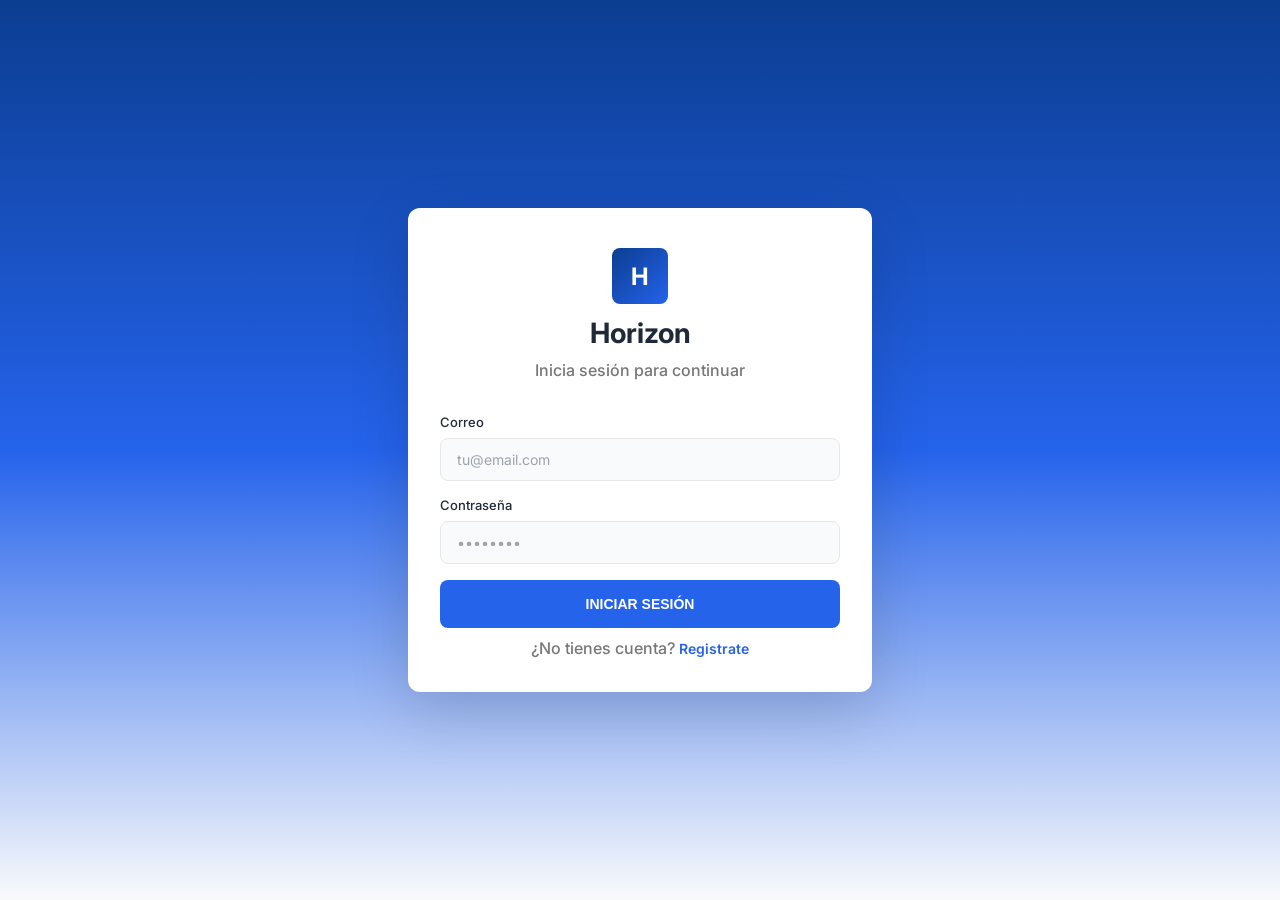
==== frontend/index.html @ c5a79df9 "0.4.0 - Funcionalidad de reflexiones" ====
<!DOCTYPE html>
<html lang="es">
<head>
    <meta charset="UTF-8">
    <meta name="viewport" content="width=device-width, initial-scale=1.0">
    <title>Dashboard | Horizon</title>
    <!-- Estilos -->
    <link rel="stylesheet" href="css/styles.css">
</head>
<body>
    <script src="js/layout.js"></script>
    <script src="js/logout.js"></script>
    <script src="js/index.js"></script>
    <div id="dashboard-contenido">
        <section class="bienvenida-section">
            <h1 id="mensaje-bienvenida"><!--Se introduce el texto dinamicamente--></h1>
            <p class="subtitle">
                Tu horizonte financiero. ¿Por dónde quieres empezar?
            </p>
        </section>

        <section class="opts-section" aria-label="Opciones principales">
            <a class="card" href="analysis.html">
                <div class="card-icon">
                    <svg viewBox="0 0 24 24" fill="currentColor">
                        <path d="M19 3H5c-1.1 0-2 .9-2 2v14c0 1.1.9 2 2 2h14c1.1 0 2-.9 2-2V5c0-1.1-.9-2-2-2zM9 17H7v-7h2v7zm4 0h-2V7h2v10zm4 0h-2v-4h2v4z"/>
                    </svg>
                </div>
                <h3 class="opt-title">Análisis Inteligente</h3>
                <p class="opt-info">Profundiza en los datos del mercado con información impulsada por IA. Descubre tendencias.</p>
                <span class="card-link">Iniciar Nuevo Análisis →</span>
            </a>

            <a class="card" href="portfolio.html">
                <div class="card-icon">
                    <svg viewBox="0 0 24 24" fill="currentColor">
                        <path d="M12 2C6.48 2 2 6.48 2 12s4.48 10 10 10 10-4.48 10-10S17.52 2 12 2zm-2 15l-5-5 1.41-1.41L10 14.17l7.59-7.59L19 8l-9 9z"/>
                    </svg>
                </div>
                <h3 class="opt-title">Mi Portfolio</h3>
                <p class="opt-info">Rastrea tus activos, monitorea la salud de tu asignación y visualiza tu crecimiento a largo plazo.</p>
                <span class="card-link">Ver Portfolio →</span>
            </a>

            <a class="card" href="academia.html">
                <div class="card-icon">
                    <svg viewBox="0 0 24 24" fill="currentColor">
                        <path d="M12 2l-5.5 9h11z M17.5 13c1.93 0 3.5 1.57 3.5 3.5S19.43 20 17.5 20 14 18.43 14 16.5s1.57-3.5 3.5-3.5z M3 13.5h8v8H3z"/>
                    </svg>
                </div>
                <h3 class="opt-title">AcademIA Horizon</h3>
                <p class="opt-info">Domina la educación financiera. Aprende estrategias para hábitos de inversión saludables.</p>
                <span class="card-link">Continuar Aprendiendo →</span>
            </a>

            <div class="card-large reflexion-card">
                <div class="reflexion-content">
                    <p id="reflexion" class="reflexion-label">
                        REFLEXIÓN DEL DÍA
                    </p>
                    <blockquote id="reflexion-quote" class="reflexion-quote">
                        &ldquo;La cualidad más importante para un inversor es el temperamento, no el intelecto.&rdquo;
                    </blockquote>
                    <p id="reflexion-author" class="reflexion-author">— Warren Buffett</p>
                    <a id="reflexion-btn" href="reflexion.html" class="reflexion-button">Leer artículo de hoy</a>
                </div>
            </div>

            <a class="card" href="index.html">
                <h3 class="opt-title">Soporte</h3>
                <p class="opt-info">Contacta al equipo de ayuda.</p>
            </a>

            
        </section>
    </div>
</body>
</html>
---- frontend/css/styles.css ----
@import url('https://fonts.googleapis.com/css2?family=Inter:ital,opsz,wght@0,14..32,100..900;1,14..32,100..900&display=swap');

/* ==================== VARIABLES Y ESTILOS BASE ==================== */
:root {
    /* Fuente */
    --font-sans: 'Inter', system-ui, sans-serif;
    
    /* Colores */
    --color-primary: #2563EB;
    --color-secondary: #0B3D91;
    --color-tertiary: #777777;
    --color-text-primary: #1f2937;
    --color-text-secondary: #6b7280;
    --color-border: #e5e7eb;
    --color-bg-light: #f9fafb;
    --color-bg-lighter: #f3f4f6;
    
    /* Sidebar */
    --sidebar-width: 250px;
    --sidebar-width-collapsed: 80px;
    
    /* Espaciado */
    --spacing-xs: 4px;
    --spacing-sm: 8px;
    --spacing-md: 12px;
    --spacing-lg: 16px;
    --spacing-xl: 24px;
    --spacing-2xl: 32px;
    
    /* Bordes redondeados */
    --radius-sm: 6px;
    --radius-md: 8px;
    --radius-lg: 10px;
    --radius-xl: 12px;
}

body {
    font-family: var(--font-sans);
    -webkit-font-smoothing: antialiased;
    background: var(--color-bg-light);
    margin: 0;
    padding: 0;
}

/* ==================== TIPOGRAFÍA ==================== */
h1 {
    font-weight: 700;
    font-size: 32px;
    color: var(--color-text-primary);
    margin: 0 0 var(--spacing-sm) 0;
}

h2 {
    font-weight: 700;
    font-size: 20px;
    color: var(--color-text-primary);
    margin: 0 0 var(--spacing-lg) 0;
}

h3 {
    font-weight: 700;
    font-size: 16px;
    color: var(--color-text-primary);
    margin: 0 0 var(--spacing-sm) 0;
}

p {
    font-weight: 500;
    color: var(--color-tertiary);
    margin: 0;
    line-height: 1.5;
}

.subtitle {
    font-size: 16px;
    margin-top: var(--spacing-sm);
}

.bienvenida-section {
    margin-bottom: var(--spacing-xl);
}

/* ==================== CARDS (ESTANDARIZADAS) ==================== */
.opts-section {
    display: grid;
    grid-template-columns: repeat(3, 1fr);
    gap: var(--spacing-xl);
    margin-top: var(--spacing-2xl);
}

.card, .metric-card, .result-card, .search-section.card {
    display: flex;
    flex-direction: column;
    padding: var(--spacing-xl);
    background: white;
    border-radius: var(--radius-xl);
    border: 1px solid rgba(0, 0, 0, 0.04);
    box-shadow: 0 6px 18px rgba(15, 23, 42, 0.06);
    transition: all 0.3s ease;
    text-decoration: none;
    color: inherit;
    gap: var(--spacing-lg);
}

.card {
    min-height: 160px;
    justify-content: space-between;
}

.card:hover, .metric-card:hover, .result-card:hover, .search-section.card:hover {
    transform: translateY(-4px);
    box-shadow: 0 8px 24px rgba(0, 0, 0, 0.12);
}

.card:hover .card-icon svg {
    color: var(--color-primary);
}

.card-icon {
    width: 40px;
    height: 40px;
    background: linear-gradient(135deg, rgba(37, 99, 235, 0.1) 0%, rgba(11, 61, 145, 0.1) 100%);
    border-radius: var(--radius-lg);
    display: flex;
    align-items: center;
    justify-content: center;
    transition: all 0.3s ease;
}

.card-icon svg {
    width: 24px;
    height: 24px;
    color: #d1d5db;
    transition: color 0.3s ease;
}

.card-title, .opt-title {
    margin: 0 0 var(--spacing-sm) 0;
    font-size: 18px;
    font-weight: 600;
}

.card-text, .opt-info {
    margin: 0;
    font-size: 14px;
    color: var(--color-tertiary);
    line-height: 1.5;
}

.card-link {
    font-size: 14px;
    color: var(--color-primary);
    font-weight: 600;
    transition: color 0.3s ease;
    margin-top: auto;
    text-decoration: none;
}

.card-link:hover {
    color: var(--color-secondary);
}

/* ==================== CARD ESPECIAL: REFLEXIÓN ==================== */
.reflexion-card, .card-large {
    grid-column: span 2;
    background: linear-gradient(35deg, var(--color-secondary) 0%, var(--color-primary) 100%);
    min-height: 300px;
    padding: 40px;
    border-radius: var(--radius-xl);
    transition: all 0.3s ease;
}

.reflexion-card:hover, .card-large:hover {
    transform: translateY(-4px);
    box-shadow: 0 8px 24px rgba(0, 0, 0, 0.12);
}

.reflexion-content {
    width: 100%;
}

.reflexion-label {
    display: inline-block;
    padding: var(--spacing-sm) var(--spacing-md);
    background: rgba(255, 255, 255, 0.25);
    color: white;
    font-weight: 700;
    font-size: 12px;
    letter-spacing: 1px;
    border-radius: var(--radius-sm);
    margin: 0 0 var(--spacing-xl) 0;
}

.reflexion-quote {
    color: white;
    font-size: 24px;
    font-weight: 700;
    line-height: 1.4;
    margin: 0 0 var(--spacing-md) 0;
}

.reflexion-author {
    color: white;
    font-size: 13px;
    font-style: italic;
    margin: 0 0 var(--spacing-lg) 0;
}

/* ==================== BOTONES (ESTANDARIZADOS) ==================== */
.btn, .btn-primary, .reflexion-button, .reflexion-button.primary {
    display: inline-flex;
    align-items: center;
    gap: var(--spacing-sm);
    padding: var(--spacing-sm) var(--spacing-lg);
    border-radius: var(--radius-md);
    font-weight: 600;
    font-size: 14px;
    cursor: pointer;
    border: none;
    transition: all 0.3s ease;
    text-decoration: none;
}

.btn-primary, .reflexion-button, .reflexion-button.primary {
    background: linear-gradient(var(--color-primary), var(--color-primary));
    color: white;
    box-shadow: 0 2px 5px rgba(37, 99, 235, 0.2);
}

.btn-primary:hover, .reflexion-button:hover, .reflexion-button.primary:hover {
    background: linear-gradient(0deg, var(--color-secondary), var(--color-primary));
    transform: translateY(-2px);
}
/* Button Icon */
.btn-icon {
    background: none;
    border: none;
    color: #9ca3af;
    padding: var(--spacing-xs);
    gap: 0;
}

.btn-icon:hover {
    background: var(--color-bg-lighter);
    color: #4b5563;
}

/* ==================== UTILIDADES ==================== */
.text-success { color: #10b981; }
.text-danger { color: #ef4444; }
.text-muted { color: var(--color-tertiary); }
.text-right { text-align: right; }
.text-left { text-align: left; }
.text-bold { font-weight: 700; }

.icon-trend-up { color: #10b981; }
.icon-shield { color: var(--color-primary); }

/* ==================== BADGES ==================== */
.badge {
    display: inline-flex;
    align-items: center;
    padding: var(--spacing-xs) var(--spacing-md);
    border-radius: 999px;
    font-size: 12px;
    font-weight: 600;
}

.badge-success, .badge-green { 
    background-color: #ecfdf5; 
    color: #047857; 
    border: 1px solid #d1fae5; 
}

.badge-blue, .badge-blue-soft { 
    background-color: #eff6ff; 
    color: var(--color-primary); 
    border: 1px solid #dbeafe; 
}

.badge-orange { 
    background-color: #fff7ed; 
    color: #c2410c; 
    border: 1px solid #ffedd5; 
}

.badge-purple, .badge-purple-soft { 
    background-color: #f3e8ff; 
    color: #7e22ce; 
}

.badge-gray, .badge-gray-soft { 
    background-color: #f3f4f6; 
    color: #4b5563; 
}

.badge-teal, .badge-teal-soft { 
    background-color: #ccfbf1; 
    color: #0f766e; 
}

.badge-success-light { 
    background-color: #dcfce7; 
    color: #15803d; 
}

/* ==================== PÁGINA PORTFOLIO ==================== */
.page-header {
    display: flex;
    justify-content: space-between;
    align-items: flex-end;
    margin-bottom: var(--spacing-2xl);
    flex-wrap: wrap;
    gap: var(--spacing-lg);
}

.header-titles h1 {
    margin-bottom: var(--spacing-sm);
}

.balance-info {
    display: flex;
    align-items: center;
    gap: var(--spacing-md);
    color: var(--color-tertiary);
    font-size: 15px;
}

.balance-amount {
    font-weight: 700;
    color: var(--color-text-primary);
    font-size: 18px;
}

/* ==================== MÉTRICAS ==================== */
.metrics-grid {
    display: grid;
    grid-template-columns: repeat(3, 1fr);
    gap: var(--spacing-xl);
    margin-bottom: var(--spacing-2xl);
}

.metric-card {
    min-height: auto;
    padding: var(--spacing-xl);
    border: 1px solid #f3f4f6;
    box-shadow: 0 4px 6px -1px rgba(0, 0, 0, 0.05);
}

.metric-header {
    display: flex;
    justify-content: space-between;
    align-items: flex-start;
    margin-bottom: var(--spacing-md);
}

.metric-title {
    font-size: 14px;
    color: var(--color-tertiary);
    font-weight: 500;
}

.metric-value {
    display: block;
    font-size: 28px;
    font-weight: 700;
    color: var(--color-text-primary);
    margin-bottom: var(--spacing-xs);
}

.metric-sub {
    font-size: 13px;
    font-weight: 600;
}

/* ==================== TABLAS ==================== */
.table-section {
    padding: 0;
    overflow: hidden;
}

.table-toolbar {
    padding: var(--spacing-xl);
    border-bottom: 1px solid #f3f4f6;
    display: flex;
    justify-content: space-between;
    align-items: center;
}

.table-toolbar h2 {
    margin: 0;
}

.table-responsive {
    overflow-x: auto;
}

.custom-table {
    width: 100%;
    border-collapse: collapse;
    min-width: 800px;
}

.custom-table th {
    background: var(--color-bg-light);
    padding: var(--spacing-md) var(--spacing-xl);
    font-size: 11px;
    text-transform: uppercase;
    color: #6b7280;
    font-weight: 600;
    letter-spacing: 0.05em;
    border-bottom: 1px solid #f3f4f6;
}

.custom-table td {
    padding: var(--spacing-lg) var(--spacing-xl);
    border-bottom: 1px solid #f3f4f6;
    vertical-align: middle;
}

.custom-table tr:last-child td {
    border-bottom: none;
}

.custom-table tr:hover {
    background-color: #fcfcfc;
}

/* Elementos de tabla */
.asset-item {
    display: flex;
    align-items: center;
    gap: var(--spacing-md);
}

.asset-icon {
    width: 40px;
    height: 40px;
    background: white;
    border: 1px solid var(--color-border);
    border-radius: var(--radius-lg);
    display: flex;
    align-items: center;
    justify-content: center;
    flex-shrink: 0;
}

.asset-info {
    display: flex;
    flex-direction: column;
}

.asset-symbol {
    font-weight: 700;
    color: var(--color-text-primary);
    font-size: 14px;
}

.asset-name {
    font-size: 12px;
    color: #9ca3af;
}

.price-cell {
    display: flex;
    flex-direction: column;
}

.price-val {
    font-weight: 600;
    color: var(--color-text-primary);
    font-size: 14px;
}

.price-change {
    font-size: 12px;
    font-weight: 500;
}
.sidebar{
    position: fixed;
    left: 0;
    top: 0;
    width: var(--sidebar-width);
    height: 100vh;
    background: #ffffff;
    border-right: 1px solid #e5e7eb;
    display: flex;
    flex-direction: column;
    z-index: 1000;
    transition: all 0.3s ease;
    box-shadow: 2px 0 8px rgba(15, 23, 42, 0.1);
}

.sidebar.collapsed {
    width: var(--sidebar-width-collapsed);
}

.sidebar-header {
    padding: 20px 16px;
    display: flex;
    align-items: center;
    justify-content: space-between;
    border-bottom: 1px solid #e5e7eb;
}

.logo {
    display: flex;
    align-items: center;
    gap: 12px;
    font-weight: 700;
    font-size: 18px;
    transition: all 0.3s ease;
}

.sidebar.collapsed .logo {
    gap: 0;
}

.logo-icon {
    width: 32px;
    height: 32px;
    background: linear-gradient(135deg, var(--color-primary) 0%, var(--color-secondary) 100%);
    color: white;
    display: flex;
    align-items: center;
    justify-content: center;
    border-radius: 8px;
    font-weight: 700;
    flex-shrink: 0;
}

.logo-text {
    color: #1f2937;
    transition: opacity 0.3s ease;
}

.sidebar.collapsed .logo-text {
    display: none;
}

.sidebar-toggle {
    background: none;
    border: none;
    cursor: pointer;
    color: #6b7280;
    display: flex;
    align-items: center;
    justify-content: center;
    width: 32px;
    height: 32px;
    border-radius: 6px;
    transition: all 0.3s ease;
}

.sidebar-toggle-icon {
    transition: transform 0.24s ease, opacity 0.24s ease;
    transform-origin: center;
    opacity: 0.9;
}

.sidebar-toggle.is-collapsed .sidebar-toggle-icon {
    transform: rotate(180deg);
}

.sidebar-toggle:hover {
    background: #f3f4f6;
    color: #1f2937;
}

.sidebar-toggle:hover .sidebar-toggle-icon {
    opacity: 1;
}

.sidebar-nav {
    flex: 1;
    padding: 16px 0;
    overflow-y: auto;
}

.nav-section {
    padding: 0 12px;
    margin-bottom: 16px;
}

.nav-section-title {
    display: block;
    font-size: 11px;
    font-weight: 700;
    color: #9ca3af;
    text-transform: uppercase;
    letter-spacing: 0.5px;
    padding: 12px 16px;
    transition: opacity 0.3s ease;
}

.sidebar.collapsed .nav-section-title {
    opacity: 0;
    display: none;
}

.nav-item {
    display: flex;
    align-items: center;
    gap: 12px;
    padding: 12px 16px;
    color: #6b7280;
    text-decoration: none;
    font-size: 14px;
    border-radius: 8px;
    transition: all 0.3s ease;
    margin-bottom: 4px;
}

.nav-item:hover {
    background: #f3f4f6;
    color: var(--color-primary);
}

.nav-item.active {
    background: #dbeafe;
    color: var(--color-primary);
    font-weight: 600;
}

.nav-icon {
    width: 20px;
    height: 20px;
    flex-shrink: 0;
}

.nav-label {
    flex: 1;
    transition: opacity 0.3s ease;
}

.sidebar.collapsed .nav-label {
    display: none;
}

.nav-divider {
    height: 1px;
    background: #e5e7eb;
    margin: 0 12px;
}

.sidebar-footer {
    padding: 16px;
    border-top: 1px solid #e5e7eb;
}

.user-profile {
    display: flex;
    align-items: center;
    gap: 12px;
    padding: 12px;
    border-radius: 8px;
    transition: all 0.3s ease;
}

.user-profile:hover {
    background: #f3f4f6;
}

.user-avatar {
    width: 40px;
    height: 40px;
    background: linear-gradient(135deg, var(--color-primary) 0%, var(--color-secondary) 100%);
    color: white;
    display: flex;
    align-items: center;
    justify-content: center;
    border-radius: 50%;
    font-weight: 700;
    flex-shrink: 0;
    position: relative;
}

.user-info {
    transition: opacity 0.3s ease;
}

.sidebar.collapsed .user-info {
    opacity: 0;
    display: none;
}

/* Centrar avatar cuando la sidebar está colapsada */
.sidebar.collapsed .user-profile {
    justify-content: center;
    padding: 12px 0;
}

.user-name {
    margin: 0;
    font-size: 14px;
    font-weight: 600;
    color: #1f2937;
}

.user-plan {
    margin: 0;
    font-size: 11px;
    color: #9ca3af;
    text-transform: uppercase;
    letter-spacing: 0.5px;
}

.sidebar-overlay {
    position: fixed;
    top: 0;
    left: 0;
    right: 0;
    bottom: 0;
    background: rgba(0, 0, 0, 0.5);
    opacity: 0;
    visibility: hidden;
    transition: all 0.3s ease;
    z-index: 999;
    display: none;
}

.sidebar-overlay.visible {
    opacity: 1;
    visibility: visible;
}

/* ==================== BARRA INFERIOR MÓVIL ==================== */
.bottom-navbar {
    display: none;
    position: fixed;
    bottom: 1%;
    left: 1%;
    right: 1%;
    height: 70px;
    background: white;
    box-shadow: 0 0px 10px var(--color-primary);
    z-index: 1000;
    border-radius: var(--radius-lg);
}

.bottom-navbar-items {
    display: flex;
    justify-content: space-between;
    align-items: flex-start;
    height: 100%;
    width: 100%;
    padding: 8px 0 0 0;
    position: relative;
}

.bottom-navbar-item {
    display: flex;
    flex-direction: column;
    align-items: center;
    justify-content: flex-start;
    gap: 4px;
    padding: 8px 0;
    color: #6b7280;
    text-decoration: none;
    font-size: 11px;
    cursor: pointer;
    transition: color 0.3s ease;
    flex: 1;
    position: relative;
}

.bottom-navbar-item:hover {
    color: var(--color-primary);
}

.bottom-navbar-item.active {
    color: var(--color-primary);
}

.bottom-navbar-item svg {
    width: 24px;
    height: 24px;
    fill: currentColor;
}


#dashboard-contenido,
body > main,
body > section {
    margin-left: var(--sidebar-width);
    transition: margin-left 0.3s ease, padding-bottom 0.3s ease;
    padding: 32px;
}

.sidebar.collapsed ~ #dashboard-contenido,
.sidebar.collapsed ~ main,
.sidebar.collapsed ~ section {
    margin-left: var(--sidebar-width-collapsed);
}

/* ==================== ESTILOS PÁGINA PORTFOLIO ==================== */
.page-header {
    display: flex;
    justify-content: space-between;
    align-items: flex-end;
    margin-bottom: var(--spacing-2xl);
    flex-wrap: wrap;
    gap: var(--spacing-lg);
}

.header-titles h1 {
    margin-bottom: var(--spacing-sm);
}

.balance-info {
    display: flex;
    align-items: center;
    gap: 10px;
    color: var(--color-tertiary);
    font-size: 15px;
}

.balance-amount {
    font-weight: 700;
    color: var(--color-text-primary);
    font-size: 18px;
}

/* --- Tabla de Activos --- */
.table-section {
    padding: 0; /* Quitamos padding del card para que la tabla llene todo */
    overflow: hidden; /* Para las esquinas redondeadas */
}

.table-toolbar {
    padding: 20px 24px;
    border-bottom: 1px solid #f3f4f6;
    display: flex;
    justify-content: space-between;
    align-items: center;
}

.table-toolbar h2 {
    font-size: 18px;
    font-weight: 700;
    margin: 0;
}

.table-responsive {
    overflow-x: auto;
}

.custom-table {
    width: 100%;
    border-collapse: collapse;
    min-width: 800px;
}

.custom-table th {
    background: #f9fafb;
    padding: 12px 24px;
    font-size: 11px;
    text-transform: uppercase;
    color: #6b7280;
    font-weight: 600;
    letter-spacing: 0.05em;
    border-bottom: 1px solid #f3f4f6;
}

.custom-table td {
    padding: 16px 24px;
    border-bottom: 1px solid #f3f4f6;
    vertical-align: middle;
}

.custom-table tr:last-child td {
    border-bottom: none;
}

.custom-table tr:hover {
    background-color: #fcfcfc;
}

/* Elementos dentro de la tabla */
.asset-item {
    display: flex;
    align-items: center;
    gap: 12px;
}

.asset-icon {
    width: 40px;
    height: 40px;
    background: #ffffff;
    border: 1px solid #e5e7eb;
    border-radius: 10px;
    display: flex;
    align-items: center;
    justify-content: center;
    overflow: hidden;
}

.asset-info {
    display: flex;
    flex-direction: column;
}

.asset-symbol {
    font-weight: 700;
    color: #1f2937;
    font-size: 14px;
}

.asset-name {
    font-size: 12px;
    color: #9ca3af;
}

.price-cell {
    display: flex;
    flex-direction: column;
}

.price-val {
    font-weight: 600;
    color: #1f2937;
    font-size: 14px;
}

.price-change {
    font-size: 12px;
    font-weight: 500;
}

/* ==================== ESTILOS PÁGINA ACADEMY ==================== */
/* Contenedor principal: Solo el contenido principal (el chat es flotante) */
.academy-layout {
    display: block;
}

/* Sidebar del Asesor: Elemento flotante en esquina inferior derecha */
.advisor-sidebar {
    position: fixed;
    bottom: 24px;
    right: 24px;
    width: 380px;
    max-height: 600px;
    padding: 0 !important;
    display: flex;
    flex-direction: column;
    transition: all 0.25s ease-out;
    overflow: hidden;
    background: white;
    z-index: 1000;
    box-shadow: 0 12px 36px rgba(15, 23, 42, 0.15);
    border-radius: var(--radius-xl);
}

/* ESTADO COLAPSADO: Botón flotante circular en esquina inferior derecha */
.advisor-sidebar.collapsed {
    width: 72px !important;
    height: 72px !important;
    max-height: 72px;
    min-width: 72px;
    min-height: 72px;
    border-radius: 50%;
    cursor: pointer;
    box-shadow: 0 8px 24px rgba(37, 99, 235, 0.3);
    transition: all 0.25s ease-out;
}

.advisor-sidebar.collapsed:hover {
    box-shadow: 0 5px 10px var(--color-border);
    transform: scale(1.05);
}

/* Cabecera del chat (actúa como botón de toggle) */
.advisor-header {
    padding: var(--spacing-lg);
    border-bottom: 1px solid var(--color-border);
    display: flex;
    align-items: center;
    gap: var(--spacing-md);
    background: var(--color-bg-light);
    cursor: pointer;
}

.advisor-header .close-icon {
    margin-left: auto;
    display: flex;
    align-items: center;
}

.advisor-header:hover {
    background: var(--color-bg-lighter);
}

/* Ocultar elementos cuando está colapsado */
.advisor-sidebar.collapsed .chat-container,
.advisor-sidebar.collapsed .chat-input-wrapper,
.advisor-sidebar.collapsed .user-info,
.advisor-sidebar.collapsed .close-icon {
    display: none;
    opacity: 0;
}

/* Centrar el avatar/icono cuando es un círculo */
.advisor-sidebar.collapsed .advisor-header {
    border: none;
    padding: 0;
    width: 100%;
    height: 100%;
    display: flex;
    justify-content: center;
    align-items: center;
    background: transparent;
}

/* Aumentar tamaño del avatar cuando el chat está colapsado */
.advisor-sidebar.collapsed .user-avatar {
    width: 60px;
    height: 60px;
    padding: 0;
}

/* SVG del ícono de estrellas */
.chat-icon-svg {
    width: 28px;
    height: 28px;
    fill: white;
    stroke: none;
}

/* Ocultar el emoji span cuando hay SVG */
.advisor-sidebar.collapsed .user-avatar .chat-icon-svg {
    display: block;
}

/* Ajustar indicador de estado cuando está colapsado */
.advisor-sidebar.collapsed .status-indicator {
    bottom: 2px;
    right: 2px;
    width: 12px;
    height: 12px;
    border: 3px solid white;
}

/* Avatar del Bot */
.bot-avatar {
    width: 44px;
    height: 44px;
    background: linear-gradient(135deg, var(--color-secondary) 0%, var(--color-primary) 100%);
    color: white;
    display: flex;
    align-items: center;
    justify-content: center;
    border-radius: 50%;
    font-size: 20px;
    flex-shrink: 0;
    position: relative;
}

.status-indicator {
    position: absolute;
    bottom: 2px;
    right: 2px;
    width: 10px;
    height: 10px;
    background: #10b981;
    border: 2px solid white;
    border-radius: 50%;
}

/* Área de mensajes con scroll automático */
.chat-container {
    flex: 1; 
    padding: var(--spacing-lg);
    overflow-y: auto;
    display: flex;
    flex-direction: column;
    gap: var(--spacing-md);
    background: white;
}

.chat-bubble {
    padding: var(--spacing-md);
    font-size: 13px;
    line-height: 1.5;
    max-width: 85%;
    font-weight: 500;
}

.chat-bubble.ai {
    background: var(--color-bg-lighter);
    color: var(--color-text-primary);
    border-radius: 0 var(--radius-lg) var(--radius-lg) var(--radius-lg);
    align-self: flex-start;
}

.chat-bubble.user {
    background: var(--color-primary);
    color: white;
    border-radius: var(--radius-lg) 0 var(--radius-lg) var(--radius-lg);
    align-self: flex-end;
}

.chat-bubble.error {
    background: var(--color-bg-lighter);
    color: #991b1b;
    border-left: 3px solid #dc2626;
}

/* Animación de puntitos */
.chat-bubble.typing {
    display: inline-flex;
    gap: 4px;
    align-items: center;
}

.typing-dot {
    width: 8px;
    height: 8px;
    background: currentColor;
    border-radius: 50%;
    animation: typing 1.4s infinite;
}

/* Delays escalonados para cada puntito */
.typing-dot:nth-child(1) {
    animation-delay: 0s;
}

.typing-dot:nth-child(2) {
    animation-delay: 0.2s;
}

.typing-dot:nth-child(3) {
    animation-delay: 0.4s;
}

@keyframes typing {
    0%, 60%, 100% {
        opacity: 0.3;
        transform: translateY(0);
    }
    30% {
        opacity: 1;
        transform: translateY(-8px);
    }
}

/* Input y botón inferior */
.chat-input-wrapper {
    padding: var(--spacing-lg);
    border-top: 1px solid var(--color-border);
    display: flex;
    gap: var(--spacing-sm);
    background: white;
}

/* --- Elementos de la Academia (Columna izquierda) --- */

.academy-progress-card {
    min-height: auto !important;
    padding: var(--spacing-xl);
    margin-bottom: var(--spacing-xl);
}

.progress-wrapper {
    margin-top: var(--spacing-lg);
}

.progress-info {
    display: flex;
    justify-content: space-between;
    font-size: 12px;
    font-weight: 600;
    color: white;
    margin-bottom: var(--spacing-sm);
    opacity: 0.9;
}

.progress-track {
    width: 100%;
    height: 8px;
    background: rgba(255, 255, 255, 0.2);
    border-radius: 4px;
}

.progress-fill {
    height: 100%;
    background: white;
    border-radius: 4px;
}

.icon-placeholder {
    font-size: 22px;
}

/* ==================== PÁGINA DE PERFIL ==================== */
.main-content {
    margin-left: var(--sidebar-width);
    padding: var(--spacing-2xl);
    min-height: 100vh;
    transition: margin-left 0.3s ease;
}

.main-content.sidebar-collapsed {
    margin-left: var(--sidebar-width-collapsed);
}

/* Encabezado del Perfil */
.profile-header {
    margin-bottom: var(--spacing-2xl);
}

.profile-banner {
    width: 100%;
    height: 200px;
    background: linear-gradient(135deg, var(--color-primary) 0%, var(--color-secondary) 100%);
    border-radius: var(--radius-xl) var(--radius-xl) 0 0;
    position: relative;
    margin-bottom: -60px;
    z-index: 1;
}

.profile-card {
    background: white;
    border-radius: var(--radius-xl);
    border: 1px solid rgba(0, 0, 0, 0.04);
    box-shadow: 0 6px 18px rgba(15, 23, 42, 0.06);
    padding: var(--spacing-2xl);
    display: flex;
    align-items: flex-start;
    gap: var(--spacing-2xl);
    position: relative;
    z-index: 2;
}

.profile-avatar-container {
    display: flex;
    justify-content: center;
    align-items: center;
    flex-shrink: 0;
}

.profile-avatar {
    width: 120px;
    height: 120px;
    border-radius: 50%;
    background: linear-gradient(135deg, var(--color-primary) 0%, var(--color-secondary) 100%);
    color: white;
    display: flex;
    align-items: center;
    justify-content: center;
    font-size: 48px;
    font-weight: 700;
    border: 4px solid white;
    box-shadow: 0 4px 12px rgba(37, 99, 235, 0.3);
}

.profile-basic-info {
    flex: 1;
    padding-top: var(--spacing-lg);
}

.profile-basic-info h1 {
    margin: 0 0 var(--spacing-sm) 0;
    font-size: 28px;
}

.profile-email {
    color: var(--color-tertiary);
    margin-bottom: var(--spacing-lg);
}

.profile-plan-badge {
    display: inline-block;
    padding: var(--spacing-sm) var(--spacing-lg);
    background: linear-gradient(135deg, rgba(37, 99, 235, 0.1) 0%, rgba(11, 61, 145, 0.1) 100%);
    color: var(--color-primary);
    border-radius: var(--radius-md);
    font-weight: 600;
    font-size: 14px;
}

/* Contenido del Perfil */
.profile-content {
    margin-top: var(--spacing-2xl);
}

.profile-grid {
    display: grid;
    grid-template-columns: repeat(2, 1fr);
    gap: var(--spacing-2xl);
    margin-bottom: var(--spacing-2xl);
}

.profile-section {
    background: white;
    border-radius: var(--radius-xl);
    border: 1px solid rgba(0, 0, 0, 0.04);
    box-shadow: 0 6px 18px rgba(15, 23, 42, 0.06);
    padding: var(--spacing-2xl);
}

.profile-section h2 {
    margin-top: 0;
    margin-bottom: var(--spacing-xl);
    font-size: 18px;
    color: var(--color-text-primary);
}

/* Lista de Información */
.info-list {
    display: grid;
    grid-template-columns: repeat(2, 1fr);
    gap: var(--spacing-xl);
}

.info-item {
    display: flex;
    flex-direction: column;
    gap: var(--spacing-sm);
}

.info-label {
    font-size: 12px;
    font-weight: 600;
    text-transform: uppercase;
    letter-spacing: 0.5px;
    color: var(--color-tertiary);
}

.info-value {
    font-size: 16px;
    font-weight: 600;
    color: var(--color-text-primary);
}

/* Tarjetas de Estadísticas */
.stats-grid {
    display: grid;
    grid-template-columns: repeat(3, 1fr);
    gap: var(--spacing-lg);
}

.stat-card {
    background: linear-gradient(135deg, rgba(37, 99, 235, 0.05) 0%, rgba(11, 61, 145, 0.05) 100%);
    border: 1px solid var(--color-border);
    border-radius: var(--radius-lg);
    padding: var(--spacing-xl);
    text-align: center;
}

.stat-value {
    font-size: 32px;
    font-weight: 700;
    color: var(--color-primary);
    margin-bottom: var(--spacing-sm);
}

.stat-label {
    font-size: 14px;
    color: var(--color-tertiary);
    font-weight: 500;
}

/* Información de Membresía */
.membership-info {
    display: grid;
    grid-template-columns: repeat(3, 1fr);
    gap: var(--spacing-lg);
    margin-bottom: var(--spacing-xl);
}

.membership-item {
    display: flex;
    flex-direction: column;
    gap: var(--spacing-sm);
}

.membership-label {
    font-size: 12px;
    font-weight: 600;
    text-transform: uppercase;
    letter-spacing: 0.5px;
    color: var(--color-tertiary);
}

.membership-value {
    font-size: 16px;
    font-weight: 600;
    color: var(--color-text-primary);
}

.status-active {
    color: #10b981;
}

/* Opciones de Seguridad */
.security-options {
    display: flex;
    flex-direction: column;
    gap: var(--spacing-lg);
}

.security-item {
    display: flex;
    justify-content: space-between;
    align-items: center;
    padding: var(--spacing-lg);
    background: var(--color-bg-lighter);
    border-radius: var(--radius-lg);
    border: 1px solid var(--color-border);
}

.security-info h3 {
    margin-top: 0;
    margin-bottom: var(--spacing-sm);
    font-size: 16px;
}

.security-info p {
    font-size: 14px;
    margin: 0;
}

/* Botones */
.btn-primary, .btn-secondary {
    padding: var(--spacing-md) var(--spacing-xl);
    border: none;
    border-radius: var(--radius-md);
    font-size: 14px;
    font-weight: 600;
    cursor: pointer;
    transition: all 0.3s ease;
    font-family: var(--font-sans);
    text-decoration: none;
    display: inline-flex;
    align-items: center;
    justify-content: center;
    gap: var(--spacing-sm);
}

.btn-primary {
    background: linear-gradient(135deg, var(--color-primary) 0%, var(--color-secondary) 100%);
    color: white;
}

.btn-primary:hover {
    transform: translateY(-2px);
    box-shadow: 0 4px 12px rgba(37, 99, 235, 0.3);
}

.btn-secondary {
    background: var(--color-bg-lighter);
    color: var(--color-text-primary);
    border: 1px solid var(--color-border);
}

.btn-secondary:hover {
    background: var(--color-border);
    transform: translateY(-2px);
}

/* Acciones del Perfil */
.profile-actions {
    display: flex;
    gap: var(--spacing-lg);
    margin-top: var(--spacing-2xl);
    padding-top: var(--spacing-xl);
    border-top: 1px solid var(--color-border);
}

.profile-actions .btn-primary,
.profile-actions .btn-secondary {
    flex: 1;
}

/* Adaptación para usuario en sidebar */
.user-profile {
    cursor: pointer;
    transition: all 0.3s ease;
}

.user-profile:hover {
    opacity: 0.8;
    transform: scale(1.02);
}

/* Adaptación para tablets y móviles */
@media (max-width: 1024px) {
    .profile-grid {
        grid-template-columns: 1fr;
    }

    .profile-card {
        flex-direction: column;
        align-items: center;
        text-align: center;
    }

    .membership-info,
    .info-list {
        grid-template-columns: 1fr;
    }

    .stats-grid {
        grid-template-columns: repeat(2, 1fr);
    }

    .security-item {
        flex-direction: column;
        gap: var(--spacing-md);
    }

    .profile-actions {
        flex-direction: column;
    }

}

@media (max-width: 768px) {
    .main-content {
        margin-left: 0;
        padding: var(--spacing-lg);
    }

    .profile-banner {
        height: 120px;
    }

    .profile-avatar {
        width: 80px;
        height: 80px;
        font-size: 32px;
    }

    .profile-card {
        padding: var(--spacing-lg);
        gap: var(--spacing-lg);
    }

    .profile-basic-info h1 {
        font-size: 20px;
    }

    .stats-grid {
        grid-template-columns: 1fr;
    }

    .membership-info {
        grid-template-columns: 1fr;
    }
}

/* Adaptación para Desktop con Sidebar colapsada */
@media (max-width: 1024px) {

    .advisor-sidebar {
        width: 320px;
        max-height: 500px;
        bottom: 100px;
        right: 16px;
    }
    
    .advisor-sidebar.collapsed .user-avatar {
        width: 56px;
        height: 56px;
    }
    
    .advisor-sidebar.collapsed .chat-icon-svg {
        width: 24px;
        height: 24px;
    }
}

/* ==================== BUSCADOR (ANALYSIS) ==================== */
.search-section.card {
    min-height: auto;
    padding: var(--spacing-md);
    margin-bottom: var(--spacing-lg);
}

.search-inner {
    width: 100%;
}

.search-section .reflexion-label {
    display: block;
    margin-bottom: var(--spacing-md);
    color: #0b1a33;
    font-weight: 700;
    font-size: 16px;
}

.search-row {
    display: flex;
    gap: var(--spacing-md);
    align-items: center;
    width: 100%;
}

.input-wrap {
    position: relative;
    flex: 1;
    display: flex;
    align-items: center;
}

.search-icon {
    position: absolute;
    left: var(--spacing-md);
    top: 50%;
    transform: translateY(-50%);
    color: #9ca3af;
    pointer-events: none;
    z-index: 10;
}

.search-input {
    width: 100%;
    padding: var(--spacing-sm) var(--spacing-md) var(--spacing-sm) 40px;
    height: 30px;
    border-radius: var(--radius-md);
    border: 1px solid var(--color-border);
    background: var(--color-bg-lighter);
    font-family: var(--font-sans);
    font-weight: 500;
    font-size: 12px;
}

.search-input-chat {
    width: 100%;
    height: 30px;
    border-radius: var(--radius-md);
    border: 1px solid var(--color-border);
    background: var(--color-bg-lighter);
    font-family: var(--font-sans);
    font-weight: 500;
    font-size: 12px;
}

.search-input::placeholder {
    color: var(--color-tertiary);
}

.search-input:focus {
    border-color: var(--color-primary);
    box-shadow: 0 4px 12px rgba(37, 99, 235, 0.08);
    outline: none;
}

.suggestions {
    position: absolute;
    left: 0;
    top: calc(100% + 6px);
    width: 100%;
    background: white;
    border-radius: var(--radius-md);
    box-shadow: 0 8px 20px rgba(0, 0, 0, 0.08);
    border: 1px solid var(--color-border);
    list-style: none;
    padding: var(--spacing-xs);
    z-index: 50;
}

.suggestion-item {
    padding: var(--spacing-sm) var(--spacing-md);
    border-radius: var(--radius-sm);
    cursor: pointer;
    font-size: 13px;
    color: #374151;
    transition: all 0.2s;
}

.suggestion-item:hover,
.suggestion-item.active {
    background: #eef6ff;
    color: var(--color-primary);
}

.result-card {
    min-height: auto;
    padding: var(--spacing-md);
}

.btn-icon.alert-btn {
    width: 44px;
    height: 44px;
    padding: 0;
    border-radius: var(--radius-lg);
    border: 1px solid rgba(0, 0, 0, 0.06);
    background: white;
    display: inline-flex;
    align-items: center;
    justify-content: center;
    cursor: pointer;
}

.btn-icon.alert-btn svg { 
    display: block; 
    width: 18px; 
    height: 18px; 
    color: #374151; 
}

/* ==================== MEDIA QUERIES (RESPONSIVE DESIGN) ==================== */
@media (max-width: 1200px) {
    .opts-section {
        grid-template-columns: repeat(2, 1fr);
    }

    .opts-section .card-large,
    .opts-section .reflexion-card {
        grid-column: span 2;
    }

    .metrics-grid {
        grid-template-columns: repeat(2, 1fr);
    }
}

@media (max-width: 768px) {
    /* Mostrar barra inferior en móvil */
    .bottom-navbar {
        display: flex;
    }

    /* Ocultar sidebar en móvil */
    .sidebar {
        display: none;
    }

    /* Ocultar toggle de sidebar en móvil */
    .sidebar-toggle {
        display: none;
    }

    .sidebar-overlay {
        display: none;
    }

    #dashboard-contenido,
    body > main,
    body > section {
        margin-left: 0;
        padding: var(--spacing-lg);
        padding-bottom: calc(70px + var(--spacing-lg));
    }

    /* Cards */
    .opts-section {
        grid-template-columns: 1fr;
        gap: var(--spacing-lg);
    }

    .opts-section .card-large,
    .opts-section .reflexion-card {
        grid-column: span 1;
    }

    .card {
        min-height: auto;
        padding: var(--spacing-lg);
    }

    h1 {
        font-size: 24px;
    }

    .metrics-grid {
        grid-template-columns: 1fr;
    }

    /* Buscador */
    .search-row {
        flex-direction: column;
        align-items: stretch;
        gap: var(--spacing-sm);
    }
    /* Layouts especiales */
    section[style*="grid-template-columns:2fr 1fr"] {
        grid-template-columns: 1fr !important;
    }

    .result-card > div {
        display: flex;
        flex-direction: column;
        align-items: flex-start;
        gap: var(--spacing-md);
    }
}

@media (max-width: 480px) {
    #dashboard-contenido,
    body > main,
    body > section {
        padding: var(--spacing-md);
        padding-bottom: 25%;
    }

    .opts-section {
        gap: var(--spacing-lg);
    }

    .card {
        padding: var(--spacing-md);
        min-height: auto;
    }

    .reflexion-quote {
        font-size: 20px;
    }

}

/* ==================== PÁGINA DE LOGIN Y REGISTER ==================== */
.login-page {
    display: flex;
    align-items: center;
    justify-content: center;
    min-height: 100vh;
    background: linear-gradient(180deg, var(--color-secondary) 0%, var(--color-primary) 50%, var(--color-bg-light) 100%);
}

.login-container {
    background: white;
    border-radius: var(--radius-xl);
    box-shadow: 0 20px 60px rgba(0, 0, 0, 0.15);
    width: 100%;
    max-width: 400px;
    padding: var(--spacing-2xl);
}

.login-header {
    text-align: center;
    margin-top: var(--spacing-sm);
    margin-bottom: var(--spacing-2xl);
}

.login-header .logo-icon {
    width: 56px;
    height: 56px;
    background: linear-gradient(135deg, #0B3D91, #2563EB);
    color: white;
    border-radius: var(--radius-md);
    display: flex;
    align-items: center;
    justify-content: center;
    font-weight: 700;
    font-size: 24px;
    margin: 0 auto var(--spacing-md);
}

.login-header h1 {
    font-size: 28px;
    color: var(--color-text-primary);
    margin: 0 0 var(--spacing-sm) 0;
}

.login-header .login-footer p {
    color: var(--color-text-secondary);
    font-size: 14px;
    margin: 0;
}

.login-footer {
    text-align: center;
    margin-top: var(--spacing-sm);
}

.login-container form {
    display: flex;
    flex-direction: column;
    gap: var(--spacing-lg);
}

.form-group {
    display: flex;
    flex-direction: column;
    gap: var(--spacing-sm);
}

.form-group label {
    font-weight: 500;
    font-size: 13px;
    color: var(--color-text-primary);
}

.form-group input {
    padding: var(--spacing-md) var(--spacing-lg);
    border: 1px solid var(--color-border);
    border-radius: var(--radius-md);
    font-size: 14px;
    font-family: var(--font-sans);
    background: var(--color-bg-light);
    transition: all 0.3s ease;
}

.form-group input:focus {
    outline: none;
    border-color: var(--color-primary);
    background: white;
    box-shadow: 0 4px 12px rgba(37, 99, 235, 0.08);
}

.form-group input::placeholder {
    color: #9ca3af;
}

.login-btn {
    width: 100%;
    padding: var(--spacing-md) var(--spacing-lg);
    height: 48px;
    background: var(--color-primary);
    color: white;
    border: none;
    border-radius: var(--radius-md);
    font-weight: 600;
    font-size: 14px;
    cursor: pointer;
    transition: all 0.3s ease;
    text-transform: uppercase;
}

.login-btn:hover {
    transform: translateY(-2px);
    box-shadow: 0 8px 20px rgba(37, 99, 235, 0.2);
}

.login-btn:active {
    transform: translateY(0);
}

.login-btn:disabled {
    opacity: 0.6;
    cursor: not-allowed;
    transform: none;
}

.error-message {
    background: #fee2e2;
    border: 1px solid #fecaca;
    color: #991b1b;
    padding: var(--spacing-md) var(--spacing-lg);
    border-radius: var(--radius-md);
    font-size: 13px;
    display: none;
}

.error-message:not(:empty) {
    display: block;
}

@media (max-width: 480px) {
    .login-page {
        padding: var(--spacing-md);
    }

    .login-container {
        padding: var(--spacing-xl);
        max-width: 100%;
    }

    .login-header h1 {
        font-size: 24px;
    }

    .login-btn {
        font-size: 13px;
        height: 44px;
    }
}

/* ==================== BOTON LOGOUT ==================== */
.btn-logout {
    width: 100%;
    padding: 10px 12px;
    margin-top: 12px;
    background: #fef2f2;
    border: 1px solid #fecaca;
    border-radius: 6px;
    color: #991b1b;
    font-size: 13px;
    font-weight: 500;
    font-family: var(--font-sans);
    cursor: pointer;
    transition: all 0.3s ease;
    display: flex;
    align-items: center;
    justify-content: center;
    gap: 8px;
}

.btn-logout:hover {
    background: #fee2e2;
    border-color: #fca5a5;
    transform: translateY(-1px);
    box-shadow: 0 4px 12px rgba(156, 39, 39, 0.1);
}

.btn-logout:active {
    transform: translateY(0);
}

.btn-logout:disabled {
    opacity: 0.6;
    cursor: not-allowed;
}

.btn-logout svg {
    flex-shrink: 0;
}

/* Ocultar texto del botón cuando la sidebar está colapsada */
.sidebar.collapsed .btn-logout span {
    display: none;
}

.sidebar.collapsed .btn-logout {
    justify-content: center;
    padding: 12px;
}

/* ==================== PÁGINA: ARTÍCULO DE REFLEXIÓN ==================== */

/* Hero */
.articulo-hero {
    background: linear-gradient(135deg, var(--color-secondary) 0%, var(--color-primary) 100%);
    border-radius: var(--radius-xl);
    padding: 48px 40px 40px;
    margin-bottom: var(--spacing-xl);
}

.articulo-tema-badge {
    display: inline-block;
    padding: var(--spacing-xs) var(--spacing-md);
    background: rgba(255, 255, 255, 0.25);
    color: white;
    font-weight: 700;
    font-size: 11px;
    letter-spacing: 1.2px;
    text-transform: uppercase;
    border-radius: var(--radius-sm);
    margin-bottom: var(--spacing-lg);
}

.articulo-titulo {
    color: white;
    font-size: 28px;
    font-weight: 700;
    line-height: 1.35;
    margin: 0 0 var(--spacing-xl) 0;
}

.articulo-meta {
    display: flex;
    align-items: center;
    gap: var(--spacing-xl);
    flex-wrap: wrap;
}

.articulo-meta-item {
    display: inline-flex;
    align-items: center;
    gap: var(--spacing-xs);
    color: rgba(255, 255, 255, 0.85);
    font-size: 13px;
    font-weight: 500;
}

.articulo-meta-item svg {
    flex-shrink: 0;
    opacity: 0.8;
}

/* Cita destacada */
.articulo-cita-section {
    margin-bottom: var(--spacing-xl);
}

.articulo-cita {
    border-left: 4px solid var(--color-primary);
    margin: 0;
    padding: var(--spacing-lg) var(--spacing-xl);
    background: white;
    border-radius: 0 var(--radius-lg) var(--radius-lg) 0;
    color: var(--color-text-primary);
    font-size: 18px;
    font-weight: 600;
    font-style: italic;
    line-height: 1.5;
    box-shadow: 0 2px 8px rgba(0, 0, 0, 0.06);
}

/* Cuerpo */
.articulo-cuerpo-section {
    background: white;
    border-radius: var(--radius-xl);
    padding: var(--spacing-2xl) 40px;
    box-shadow: 0 2px 8px rgba(0, 0, 0, 0.06);
}

.articulo-contenido p {
    color: var(--color-text-primary);
    font-size: 15px;
    font-weight: 400;
    line-height: 1.75;
    margin: 0 0 var(--spacing-lg) 0;
}

.articulo-contenido p:last-child {
    margin-bottom: 0;
}

/* Tags */
.articulo-tags {
    display: flex;
    flex-wrap: wrap;
    gap: var(--spacing-sm);
    margin-top: var(--spacing-2xl);
    padding-top: var(--spacing-xl);
    border-top: 1px solid var(--color-border);
}

.tag-badge {
    display: inline-block;
    padding: 4px var(--spacing-md);
    background: var(--color-bg-lighter);
    color: var(--color-text-secondary);
    font-size: 12px;
    font-weight: 600;
    border-radius: 20px;
    border: 1px solid var(--color-border);
    text-transform: capitalize;
}

/* Footer */
.articulo-footer {
    margin-top: var(--spacing-2xl);
    padding-top: var(--spacing-xl);
    border-top: 1px solid var(--color-border);
}

/* Responsive */
@media (max-width: 600px) {

    .articulo-hero {
        padding: var(--spacing-xl) var(--spacing-lg);
    }

    .articulo-titulo {
        font-size: 22px;
    }

    .articulo-cuerpo-section {
        padding: var(--spacing-xl) var(--spacing-lg);
    }

    .articulo-cita {
        font-size: 16px;
        padding: var(--spacing-md) var(--spacing-lg);
    }
}
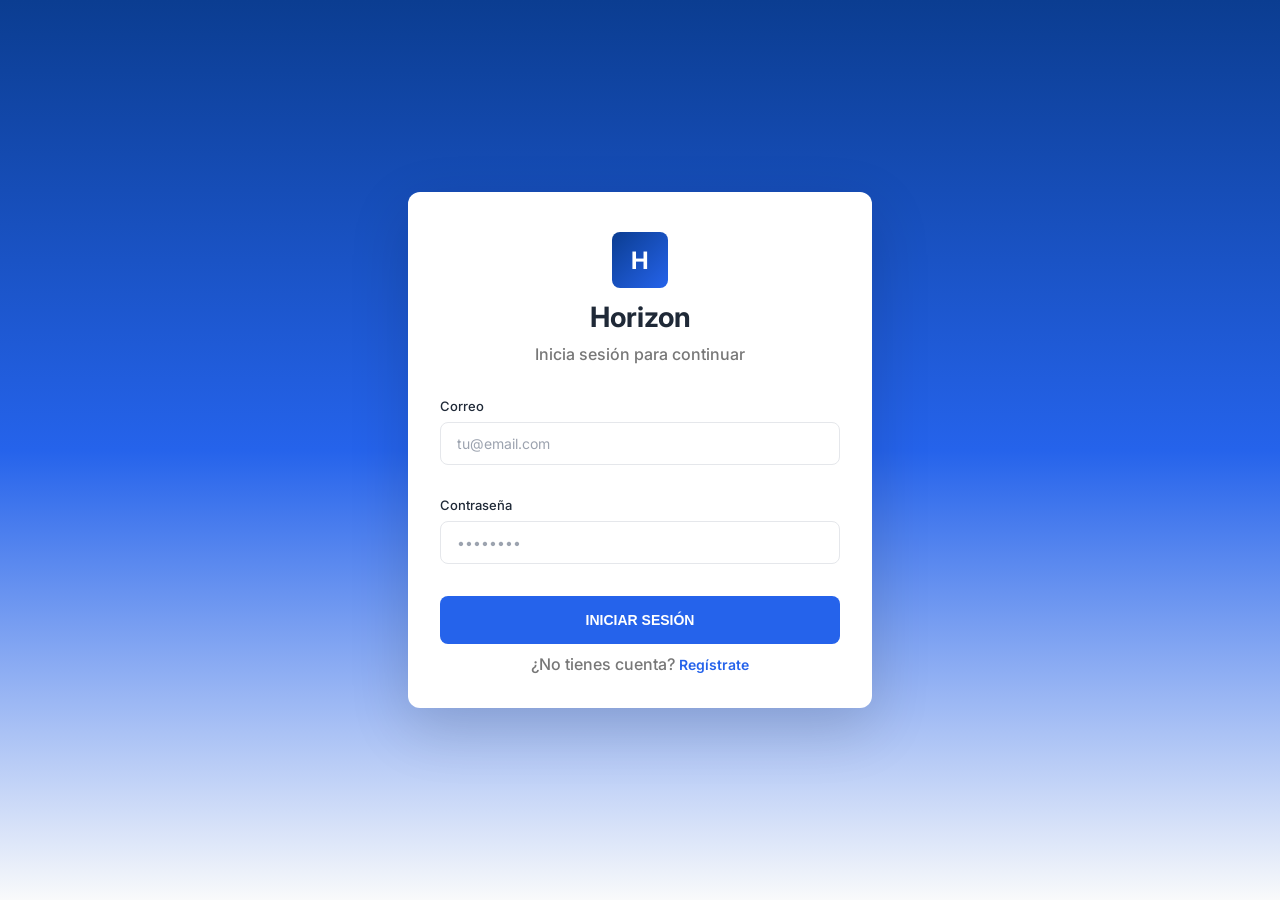
==== commit ab29e4c0: "0.5.0 - Autenticacion revisada por backend, documentos de info" ====
--- a/frontend/index.html
+++ b/frontend/index.html
@@ -8,12 +8,13 @@
     <link rel="stylesheet" href="css/styles.css">
 </head>
 <body>
+    <script src="js/config.js"></script>
     <script src="js/layout.js"></script>
     <script src="js/logout.js"></script>
     <script src="js/index.js"></script>
     <div id="dashboard-contenido">
         <section class="bienvenida-section">
-            <h1 id="mensaje-bienvenida"><!--Se introduce el texto dinamicamente--></h1>
+            <h1 id="mensaje-bienvenida">Cargando...</h1>
             <p class="subtitle">
                 Tu horizonte financiero. ¿Por dónde quieres empezar?
             </p>
--- a/frontend/css/styles.css
+++ b/frontend/css/styles.css
@@ -729,13 +729,13 @@
     display: none;
     position: fixed;
     bottom: 1%;
-    left: 1%;
-    right: 1%;
+    left: 5%;
+    right: 5%;
     height: 70px;
     background: white;
     box-shadow: 0 0px 10px var(--color-primary);
     z-index: 1000;
-    border-radius: var(--radius-lg);
+    border-radius: var(--radius-xl);
 }
 
 .bottom-navbar-items {
@@ -1628,13 +1628,15 @@
 
 .search-input-chat {
     width: 100%;
-    height: 30px;
+    padding: var(--spacing-sm) var(--spacing-md) var(--spacing-sm) 10px;
+    height: 40px;
     border-radius: var(--radius-md);
     border: 1px solid var(--color-border);
     background: var(--color-bg-lighter);
     font-family: var(--font-sans);
     font-weight: 500;
     font-size: 12px;
+    
 }
 
 .search-input::placeholder {
@@ -1827,6 +1829,18 @@
     width: 100%;
     max-width: 400px;
     padding: var(--spacing-2xl);
+    animation: loginContainerSlideIn 1s ease-out both;
+}
+
+@keyframes loginContainerSlideIn {
+    from {
+        opacity: 0;
+        transform: translateY(-42px);
+    }
+    to {
+        opacity: 1;
+        transform: translateY(0);
+    }
 }
 
 .login-header {
@@ -2159,3 +2173,299 @@
         padding: var(--spacing-md) var(--spacing-lg);
     }
 }
+
+/* ==================== SELECTOR DE FOTO DE PERFIL EN REGISTRO ==================== */
+
+.profile-photo-selector {
+    width: 100%;
+}
+
+.profile-photos-grid {
+    display: grid;
+    grid-template-columns: repeat(4, 1fr);
+    gap: var(--spacing-lg);
+    margin-bottom: var(--spacing-lg);
+}
+
+.profile-photo-option {
+    position: relative;
+    width: 100%;
+    aspect-ratio: 1;
+    border: 3px solid var(--color-border);
+    border-radius: 50%;
+    overflow: hidden;
+    cursor: pointer;
+    transition: all 0.3s ease;
+    display: flex;
+    align-items: center;
+    justify-content: center;
+    background: var(--color-bg-light);
+}
+
+.profile-photo-option img {
+    width: 100%;
+    height: 100%;
+    object-fit: cover;
+}
+
+/* Hover sobre las fotos predeterminadas */
+.profile-photo-option:not(.upload):hover {
+    border-color: var(--color-primary);
+    box-shadow: 0 4px 12px rgba(37, 99, 235, 0.15);
+    transform: scale(1.05);
+}
+
+/* Estado seleccionado */
+.profile-photo-option.selected {
+    border-color: var(--color-primary);
+    box-shadow: 0 0 0 3px rgba(37, 99, 235, 0.2), 0 4px 12px rgba(37, 99, 235, 0.25);
+}
+
+/* Opción de subir foto personalizada */
+.profile-photo-option.upload {
+    border: 2px dashed var(--color-border);
+    background: var(--color-bg-lighter);
+}
+
+.profile-photo-option.upload:hover {
+    border-color: var(--color-primary);
+    background: rgba(37, 99, 235, 0.05);
+}
+
+.profile-photo-option.upload.selected {
+    border-color: var(--color-primary);
+    background: rgba(37, 99, 235, 0.1);
+}
+
+.upload-label {
+    width: 100%;
+    height: 100%;
+    display: flex;
+    align-items: center;
+    justify-content: center;
+    cursor: pointer;
+    position: relative;
+}
+
+.upload-label img {
+    width: 100%;
+    height: 100%;
+    object-fit: cover;
+}
+
+.plus-icon {
+    font-size: 32px;
+    font-weight: 300;
+    color: var(--color-primary);
+    pointer-events: none;
+}
+
+.profile-photo-option.upload.selected .plus-icon {
+    display: none;
+}
+
+/* Responsive para mobile */
+@media (max-width: 480px) {
+    .profile-photos-grid {
+        grid-template-columns: repeat(3, 1fr);
+        gap: var(--spacing-md);
+    }
+
+    .profile-photos-grid .profile-photo-option:nth-child(3) {
+        display: none;
+    }
+}
+
+/* ==================== MODALES Y FORMULARIOS ==================== */
+
+.modal {
+    position: fixed;
+    top: 0;
+    left: 0;
+    width: 100%;
+    height: 100%;
+    background: rgba(0, 0, 0, 0.5);
+    display: flex;
+    align-items: center;
+    justify-content: center;
+    z-index: 10000;
+    animation: fadeIn 0.3s ease-out;
+}
+
+@keyframes fadeIn {
+    from {
+        opacity: 0;
+    }
+    to {
+        opacity: 1;
+    }
+}
+
+.modal-content {
+    background: white;
+    border-radius: var(--radius-lg);
+    width: 90%;
+    max-width: 500px;
+    box-shadow: 0 20px 60px rgba(0, 0, 0, 0.3);
+    animation: slideUp 0.3s ease-out;
+}
+
+@keyframes slideUp {
+    from {
+        transform: translateY(20px);
+        opacity: 0;
+    }
+    to {
+        transform: translateY(0);
+        opacity: 1;
+    }
+}
+
+.modal-header {
+    display: flex;
+    align-items: center;
+    justify-content: space-between;
+    padding: var(--spacing-lg) var(--spacing-xl);
+    border-bottom: 1px solid var(--color-border);
+}
+
+.modal-header h3 {
+    margin: 0;
+    font-size: 18px;
+    font-weight: 700;
+    color: var(--color-text-primary);
+}
+
+.btn-close {
+    background: none;
+    border: none;
+    font-size: 28px;
+    color: var(--color-text-secondary);
+    cursor: pointer;
+    padding: 0;
+    width: 32px;
+    height: 32px;
+    display: flex;
+    align-items: center;
+    justify-content: center;
+    transition: color 0.2s ease;
+}
+
+.btn-close:hover {
+    color: var(--color-text-primary);
+}
+
+.modal-body {
+    padding: var(--spacing-xl);
+}
+
+.modal-footer {
+    display: flex;
+    align-items: center;
+    justify-content: flex-end;
+    gap: var(--spacing-md);
+    padding: var(--spacing-lg) var(--spacing-xl);
+    border-top: 1px solid var(--color-border);
+}
+
+/* Form groups dentro de modales */
+.form-group {
+    margin-bottom: var(--spacing-lg);
+}
+
+.form-group:last-child {
+    margin-bottom: 0;
+}
+
+.form-group input,
+.form-group textarea,
+.form-group select {
+    width: 100%;
+    padding: var(--spacing-md) var(--spacing-lg);
+    font-family: var(--font-sans);
+    font-size: 14px;
+    border: 1px solid var(--color-border);
+    border-radius: var(--radius-md);
+    transition: all 0.3s ease;
+    box-sizing: border-box;
+    background: white;
+    color: var(--color-text-primary);
+}
+
+.form-group input:focus,
+.form-group textarea:focus,
+.form-group select:focus {
+    outline: none;
+    border-color: var(--color-primary);
+    box-shadow: 0 0 0 3px rgba(37, 99, 235, 0.1);
+}
+
+.form-group textarea {
+    resize: vertical;
+    min-height: 80px;
+}
+
+/* Alert box animado */
+.alert {
+    position: fixed;
+    top: 20px;
+    right: 20px;
+    padding: 15px 20px;
+    border-radius: 6px;
+    z-index: 10001;
+    animation: slideInAlert 0.3s ease-out;
+    font-size: 14px;
+    font-weight: 500;
+}
+
+@keyframes slideInAlert {
+    from {
+        transform: translateX(400px);
+        opacity: 0;
+    }
+    to {
+        transform: translateX(0);
+        opacity: 1;
+    }
+}
+
+/* Estilos específicos del formulario en modales */
+.form-group small {
+    display: block;
+    margin-top: var(--spacing-sm);
+    font-size: 12px;
+    color: var(--color-text-secondary);
+}
+
+/* Selector de portfolios */
+#portfolioSelectorContainer {
+    animation: slideDown 0.3s ease-out;
+}
+
+@keyframes slideDown {
+    from {
+        opacity: 0;
+        transform: translateY(-10px);
+    }
+    to {
+        opacity: 1;
+        transform: translateY(0);
+    }
+}
+
+#portfolioSelector {
+    background: white;
+    color: var(--color-text-primary);
+    font-size: 14px;
+}
+
+#portfolioSelector:hover {
+    border-color: var(--color-primary);
+    box-shadow: 0 2px 4px rgba(37, 99, 235, 0.1);
+}
+
+#portfolioSelector:focus {
+    outline: none;
+    border-color: var(--color-primary);
+    box-shadow: 0 0 0 3px rgba(37, 99, 235, 0.1);
+}
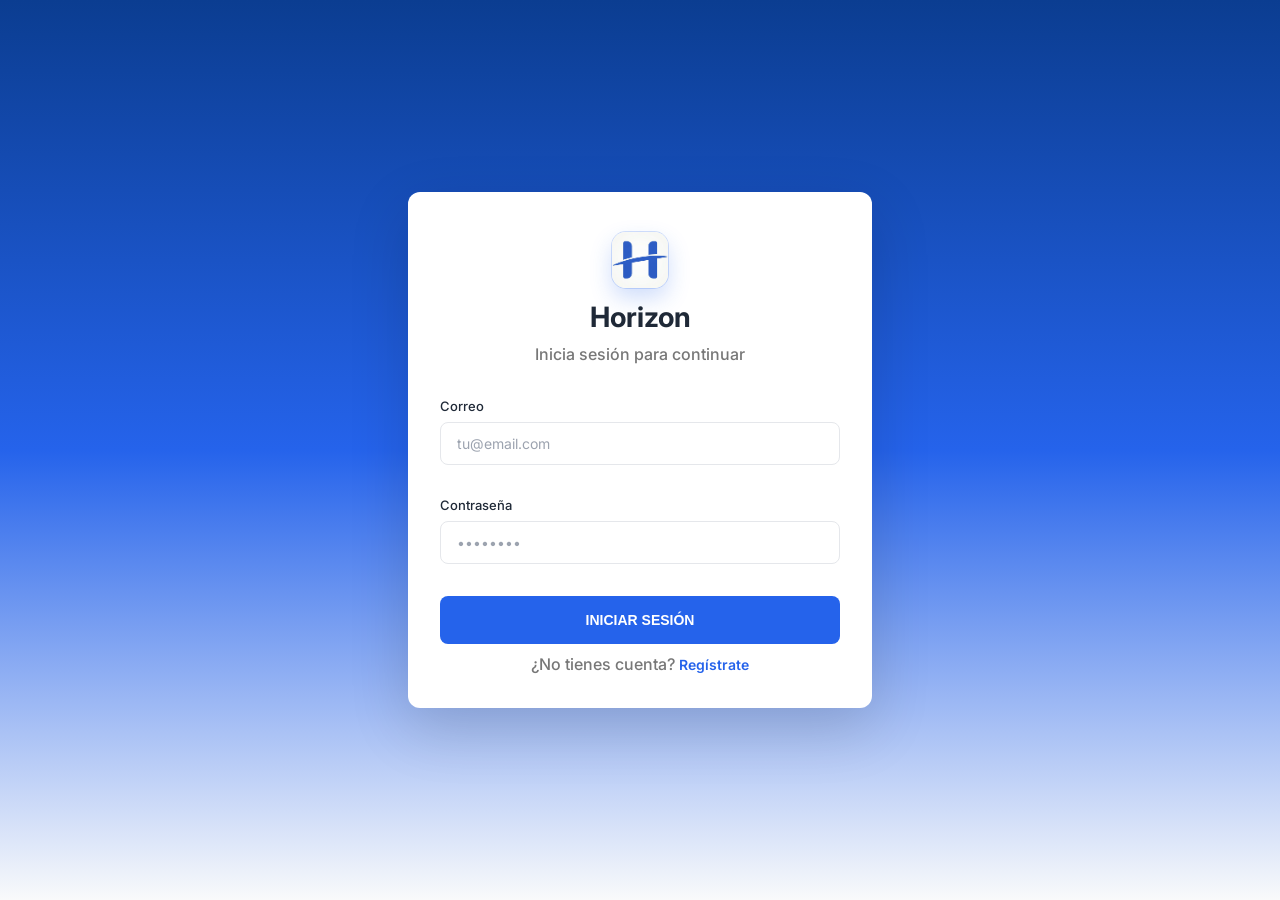
==== commit 1a992e76: "0.7.7 - Favicon con logo redondeados y correccion estilos" ====
--- a/frontend/index.html
+++ b/frontend/index.html
@@ -6,6 +6,7 @@
     <title>Dashboard | Horizon</title>
     <!-- Estilos -->
     <link rel="stylesheet" href="css/styles.css">
+    <link rel="icon" type="image/x-icon" href="assets/icon/favicon.ico">
 </head>
 <body>
     <script src="js/config.js"></script>
--- a/frontend/css/styles.css
+++ b/frontend/css/styles.css
@@ -1,19 +1,110 @@
 @import url('https://fonts.googleapis.com/css2?family=Inter:ital,opsz,wght@0,14..32,100..900;1,14..32,100..900&display=swap');
 
+/* #region VARIABLES Y ESTILOS BASE */
+/* #region VARIABLES Y ESTILOS BASE - CONTENIDO */
 /* ==================== VARIABLES Y ESTILOS BASE ==================== */
 :root {
     /* Fuente */
     --font-sans: 'Inter', system-ui, sans-serif;
     
-    /* Colores */
-    --color-primary: #2563EB;
-    --color-secondary: #0B3D91;
+    /* Colores base */
+    --color-transparent: transparent;
+    --color-white: #ffffff;
+    --color-black: #000000;
+
+    /* Marca */
+    --color-primary: #2563eb;
+    --color-secondary: #0b3d91;
     --color-tertiary: #777777;
+
+    /* Texto */
     --color-text-primary: #1f2937;
     --color-text-secondary: #6b7280;
+    --color-text-muted: #9ca3af;
+    --color-text-soft: #4b5563;
+    --color-text-strong: #374151;
+    --color-text-deep: #0b1a33;
+
+    /* Bordes y superficies */
     --color-border: #e5e7eb;
+    --color-border-soft: #d1d5db;
+    --color-border-subtle: #f3f4f6;
     --color-bg-light: #f9fafb;
     --color-bg-lighter: #f3f4f6;
+    --color-bg-soft: #fcfcfc;
+    --color-surface: #ffffff;
+    --color-surface-dark-strong: #111827;
+    --color-surface-dark-soft: #e2e8f0;
+
+    /* Estados */
+    --color-success: #10b981;
+    --color-success-700: #047857;
+    --color-success-800: #065f46;
+    --color-success-alt: #15803d;
+    --color-success-bg: #ecfdf5;
+    --color-success-bg-strong: #dcfce7;
+    --color-success-border: #d1fae5;
+    --color-success-border-strong: #a7f3d0;
+
+    --color-danger: #ef4444;
+    --color-danger-700: #dc2626;
+    --color-danger-800: #991b1b;
+    --color-danger-bg: #fef2f2;
+    --color-danger-bg-strong: #fee2e2;
+    --color-danger-border: #fecaca;
+    --color-danger-border-strong: #fca5a5;
+
+    --color-warning-700: #c2410c;
+    --color-warning-800: #92400e;
+    --color-warning-bg: #fffbeb;
+    --color-warning-bg-soft: #fff7ed;
+    --color-warning-border: #fde68a;
+    --color-warning-border-soft: #ffedd5;
+
+    --color-info-700: #1e40af;
+    --color-info-bg: #eff6ff;
+    --color-info-border: #dbeafe;
+    --color-info-border-soft: #bfdbfe;
+
+    --color-accent-purple: #7e22ce;
+    --color-accent-purple-bg: #f3e8ff;
+    --color-accent-teal: #0f766e;
+    --color-accent-teal-bg: #ccfbf1;
+
+    /* Alfas y overlays */
+    --color-black-a04: rgba(0, 0, 0, 0.04);
+    --color-black-a05: rgba(0, 0, 0, 0.05);
+    --color-black-a06: rgba(0, 0, 0, 0.06);
+    --color-black-a08: rgba(0, 0, 0, 0.08);
+    --color-black-a12: rgba(0, 0, 0, 0.12);
+    --color-black-a15: rgba(0, 0, 0, 0.15);
+    --color-black-a30: rgba(0, 0, 0, 0.3);
+    --color-black-a50: rgba(0, 0, 0, 0.5);
+
+    --color-slate-a06: rgba(15, 23, 42, 0.06);
+    --color-slate-a10: rgba(15, 23, 42, 0.1);
+    --color-slate-a15: rgba(15, 23, 42, 0.15);
+
+    --color-primary-a05: rgba(37, 99, 235, 0.05);
+    --color-primary-a08: rgba(37, 99, 235, 0.08);
+    --color-primary-a10: rgba(37, 99, 235, 0.1);
+    --color-primary-a14: rgba(37, 99, 235, 0.14);
+    --color-primary-a15: rgba(37, 99, 235, 0.15);
+    --color-primary-a20: rgba(37, 99, 235, 0.2);
+    --color-primary-a22: rgba(37, 99, 235, 0.22);
+    --color-primary-a25: rgba(37, 99, 235, 0.25);
+    --color-primary-a30: rgba(37, 99, 235, 0.3);
+
+    --color-secondary-a05: rgba(11, 61, 145, 0.05);
+    --color-secondary-a10: rgba(11, 61, 145, 0.1);
+    --color-secondary-a14: rgba(11, 61, 145, 0.14);
+
+    --color-white-a20: rgba(255, 255, 255, 0.2);
+    --color-white-a25: rgba(255, 255, 255, 0.25);
+    --color-white-a85: rgba(255, 255, 255, 0.85);
+
+    --color-danger-shadow: rgba(156, 39, 39, 0.1);
+    --color-ink-overlay: rgba(17, 24, 39, 0.72);
     
     /* Sidebar */
     --sidebar-width: 250px;
@@ -34,6 +125,112 @@
     --radius-xl: 12px;
 }
 
+/* #region MODO OSCURO */
+[data-theme="dark"] {
+    color-scheme: dark;
+
+    --color-tertiary: #a8b0bf;
+
+    --color-text-primary: #e5e7eb;
+    --color-text-secondary: #cbd5e1;
+    --color-text-muted: #94a3b8;
+    --color-text-soft: #cbd5e1;
+    --color-text-strong: #f8fafc;
+    --color-text-deep: #ffffff;
+
+    --color-border: #334155;
+    --color-border-soft: #475569;
+    --color-border-subtle: #1f2937;
+
+    --color-bg-light: #0b1220;
+    --color-bg-lighter: #111827;
+    --color-bg-soft: #0f172a;
+    --color-surface: #111827;
+
+    --color-success-bg: #052e25;
+    --color-success-bg-strong: #064e3b;
+    --color-success-border: #0f766e;
+    --color-success-border-strong: #10b981;
+
+    --color-danger-bg: #3b1116;
+    --color-danger-bg-strong: #4c1d23;
+    --color-danger-border: #7f1d1d;
+    --color-danger-border-strong: #b91c1c;
+
+    --color-warning-bg: #422006;
+    --color-warning-bg-soft: #4a2307;
+    --color-warning-border: #92400e;
+    --color-warning-border-soft: #b45309;
+
+    --color-info-bg: #10243f;
+    --color-info-border: #1d4f91;
+    --color-info-border-soft: #2563eb;
+
+    --color-accent-purple-bg: #3b1a5a;
+    --color-accent-teal-bg: #133633;
+
+    --color-black-a04: rgba(0, 0, 0, 0.18);
+    --color-black-a05: rgba(0, 0, 0, 0.22);
+    --color-black-a06: rgba(0, 0, 0, 0.26);
+    --color-black-a08: rgba(0, 0, 0, 0.34);
+    --color-black-a12: rgba(0, 0, 0, 0.45);
+    --color-black-a15: rgba(0, 0, 0, 0.55);
+    --color-black-a30: rgba(0, 0, 0, 0.7);
+    --color-black-a50: rgba(0, 0, 0, 0.82);
+
+    --color-slate-a06: rgba(2, 6, 23, 0.45);
+    --color-slate-a10: rgba(2, 6, 23, 0.55);
+    --color-slate-a15: rgba(2, 6, 23, 0.7);
+
+    --color-primary-a05: rgba(96, 165, 250, 0.1);
+    --color-primary-a08: rgba(96, 165, 250, 0.14);
+    --color-primary-a10: rgba(96, 165, 250, 0.18);
+    --color-primary-a14: rgba(96, 165, 250, 0.24);
+    --color-primary-a15: rgba(96, 165, 250, 0.28);
+    --color-primary-a20: rgba(96, 165, 250, 0.34);
+    --color-primary-a22: rgba(96, 165, 250, 0.38);
+    --color-primary-a25: rgba(96, 165, 250, 0.42);
+    --color-primary-a30: rgba(96, 165, 250, 0.5);
+
+    --color-secondary-a05: rgba(30, 64, 175, 0.18);
+    --color-secondary-a10: rgba(30, 64, 175, 0.28);
+    --color-secondary-a14: rgba(30, 64, 175, 0.38);
+}
+
+[data-theme="dark"] .nav-item.active .nav-label {
+    color: var(--color-white);
+}
+
+[data-theme="dark"] .nav-item.active .nav-icon {
+    color: var(--color-white);
+}
+
+[data-theme="dark"] .reflexion-card,
+[data-theme="dark"] .card-large,
+[data-theme="dark"] .articulo-hero {
+    background: linear-gradient(145deg, #1f2a3d 0%, #0b1220 65%, #0f172a 100%);
+}
+
+[data-theme="dark"] .chat-bubble.ai {
+    background: #1b2638;
+    border: 1px solid var(--color-border-soft);
+    color: var(--color-surface-dark-soft);
+}
+
+[data-theme="dark"] .status-indicator,
+[data-theme="dark"] .advisor-sidebar.collapsed .status-indicator {
+    border-color: var(--color-white);
+}
+
+[data-theme="dark"] .advisor-sidebar.collapsed {
+    box-shadow: 0 0 0 2px var(--color-white), 0 8px 24px var(--color-primary-a30);
+}
+
+[data-theme="dark"] .advisor-sidebar.collapsed:hover {
+    box-shadow: 0 0 0 2px var(--color-white), 0 6px 18px var(--color-primary-a30);
+}
+/* #endregion MODO OSCURO */
+
 body {
     font-family: var(--font-sans);
     -webkit-font-smoothing: antialiased;
@@ -42,7 +239,13 @@
     padding: 0;
 }
 
-/* ==================== TIPOGRAFÍA ==================== */
+/* #endregion VARIABLES Y ESTILOS BASE - CONTENIDO */
+
+/* #endregion VARIABLES Y ESTILOS BASE */
+
+/* #region TIPOGRAFIA */
+/* #region TIPOGRAFIA - CONTENIDO */
+/* ==================== TIPOGRAFIA ==================== */
 h1 {
     font-weight: 700;
     font-size: 32px;
@@ -80,6 +283,12 @@
     margin-bottom: var(--spacing-xl);
 }
 
+/* #endregion TIPOGRAFIA - CONTENIDO */
+
+/* #endregion TIPOGRAFIA */
+
+/* #region CARDS (ESTANDARIZADAS) */
+/* #region CARDS (ESTANDARIZADAS) - CONTENIDO */
 /* ==================== CARDS (ESTANDARIZADAS) ==================== */
 .opts-section {
     display: grid;
@@ -92,10 +301,10 @@
     display: flex;
     flex-direction: column;
     padding: var(--spacing-xl);
-    background: white;
+    background: var(--color-surface);
     border-radius: var(--radius-xl);
-    border: 1px solid rgba(0, 0, 0, 0.04);
-    box-shadow: 0 6px 18px rgba(15, 23, 42, 0.06);
+    border: 1px solid var(--color-black-a04);
+    box-shadow: 0 6px 18px var(--color-slate-a06);
     transition: all 0.3s ease;
     text-decoration: none;
     color: inherit;
@@ -109,7 +318,7 @@
 
 .card:hover, .metric-card:hover, .result-card:hover, .search-section.card:hover {
     transform: translateY(-4px);
-    box-shadow: 0 8px 24px rgba(0, 0, 0, 0.12);
+    box-shadow: 0 8px 24px var(--color-black-a12);
 }
 
 .card:hover .card-icon svg {
@@ -119,7 +328,7 @@
 .card-icon {
     width: 40px;
     height: 40px;
-    background: linear-gradient(135deg, rgba(37, 99, 235, 0.1) 0%, rgba(11, 61, 145, 0.1) 100%);
+    background: linear-gradient(135deg, var(--color-primary-a10) 0%, var(--color-secondary-a10) 100%);
     border-radius: var(--radius-lg);
     display: flex;
     align-items: center;
@@ -130,7 +339,7 @@
 .card-icon svg {
     width: 24px;
     height: 24px;
-    color: #d1d5db;
+    color: var(--color-border-soft);
     transition: color 0.3s ease;
 }
 
@@ -160,7 +369,13 @@
     color: var(--color-secondary);
 }
 
-/* ==================== CARD ESPECIAL: REFLEXIÓN ==================== */
+/* #endregion CARDS (ESTANDARIZADAS) - CONTENIDO */
+
+/* #endregion CARDS (ESTANDARIZADAS) */
+
+/* #region CARD ESPECIAL: REFLEXION */
+/* #region CARD ESPECIAL: REFLEXION - CONTENIDO */
+/* ==================== CARD ESPECIAL: REFLEXION ==================== */
 .reflexion-card, .card-large {
     grid-column: span 2;
     background: linear-gradient(35deg, var(--color-secondary) 0%, var(--color-primary) 100%);
@@ -172,7 +387,7 @@
 
 .reflexion-card:hover, .card-large:hover {
     transform: translateY(-4px);
-    box-shadow: 0 8px 24px rgba(0, 0, 0, 0.12);
+    box-shadow: 0 8px 24px var(--color-black-a12);
 }
 
 .reflexion-content {
@@ -182,8 +397,8 @@
 .reflexion-label {
     display: inline-block;
     padding: var(--spacing-sm) var(--spacing-md);
-    background: rgba(255, 255, 255, 0.25);
-    color: white;
+    background: var(--color-white-a25);
+    color: var(--color-white);
     font-weight: 700;
     font-size: 12px;
     letter-spacing: 1px;
@@ -192,7 +407,7 @@
 }
 
 .reflexion-quote {
-    color: white;
+    color: var(--color-white);
     font-size: 24px;
     font-weight: 700;
     line-height: 1.4;
@@ -200,13 +415,20 @@
 }
 
 .reflexion-author {
-    color: white;
+    color: var(--color-white);
     font-size: 13px;
     font-style: italic;
     margin: 0 0 var(--spacing-lg) 0;
 }
 
+/* #endregion CARD ESPECIAL: REFLEXION - CONTENIDO */
+
+/* #endregion CARD ESPECIAL: REFLEXION */
+
+/* #region BOTONES (ESTANDARIZADOS) */
+/* #region BOTONES (ESTANDARIZADOS) - CONTENIDO */
 /* ==================== BOTONES (ESTANDARIZADOS) ==================== */
+/* #region BOTONES BASE */
 .btn, .btn-primary, .reflexion-button, .reflexion-button.primary {
     display: inline-flex;
     align-items: center;
@@ -223,39 +445,137 @@
 
 .btn-primary, .reflexion-button, .reflexion-button.primary {
     background: linear-gradient(var(--color-primary), var(--color-primary));
-    color: white;
-    box-shadow: 0 2px 5px rgba(37, 99, 235, 0.2);
+    color: var(--color-white);
+    box-shadow: 0 2px 5px var(--color-primary-a20);
 }
 
 .btn-primary:hover, .reflexion-button:hover, .reflexion-button.primary:hover {
     background: linear-gradient(0deg, var(--color-secondary), var(--color-primary));
     transform: translateY(-2px);
 }
+/* #endregion BOTONES BASE */
+
+/* #region BOTONES ICONO Y OUTLINE */
 /* Button Icon */
 .btn-icon {
     background: none;
     border: none;
-    color: #9ca3af;
+    color: var(--color-text-muted);
     padding: var(--spacing-xs);
     gap: 0;
 }
 
 .btn-icon:hover {
     background: var(--color-bg-lighter);
-    color: #4b5563;
-}
-
+    color: var(--color-text-soft);
+}
+
+.btn-outline {
+    display: inline-flex;
+    align-items: center;
+    justify-content: center;
+    gap: var(--spacing-sm);
+    padding: var(--spacing-sm) var(--spacing-lg);
+    border-radius: var(--radius-md);
+    border: 1px solid var(--color-border);
+    background: var(--color-surface);
+    color: var(--color-text-primary);
+    font-weight: 600;
+    font-size: 14px;
+    cursor: pointer;
+    transition: all 0.3s ease;
+}
+
+.btn-outline:hover {
+    border-color: var(--color-border-soft);
+    background: var(--color-bg-light);
+}
+
+/* #endregion BOTONES ICONO Y OUTLINE */
+
+/* #region BOTON LOGOUT */
+/* ==================== BOTON LOGOUT ==================== */
+.btn-logout {
+    width: 100%;
+    padding: 10px 12px;
+    margin-top: 12px;
+    background: var(--color-danger-bg);
+    border: 1px solid var(--color-danger-border);
+    border-radius: 6px;
+    color: var(--color-danger-800);
+    font-size: 13px;
+    font-weight: 500;
+    font-family: var(--font-sans);
+    cursor: pointer;
+    transition: all 0.3s ease;
+    display: flex;
+    align-items: center;
+    justify-content: center;
+    gap: 8px;
+}
+
+.btn-logout:hover {
+    background: var(--color-danger-bg-strong);
+    border-color: var(--color-danger-border-strong);
+    transform: translateY(-1px);
+    box-shadow: 0 4px 12px var(--color-danger-shadow);
+}
+
+.btn-logout:active {
+    transform: translateY(0);
+}
+
+.btn-logout:disabled {
+    opacity: 0.6;
+    cursor: not-allowed;
+}
+
+.btn-logout svg {
+    flex-shrink: 0;
+}
+
+.btn-logout-compact {
+    width: auto;
+    margin-top: 0;
+    min-width: 96px;
+}
+
+/* Ocultar texto del boton cuando la sidebar esta colapsada */
+.sidebar.collapsed .btn-logout span {
+    display: none;
+}
+
+.sidebar.collapsed .btn-logout {
+    justify-content: center;
+    padding: 12px;
+}
+
+/* #endregion BOTON LOGOUT */
+
+/* #endregion BOTONES (ESTANDARIZADOS) - CONTENIDO */
+
+/* #endregion BOTONES (ESTANDARIZADOS) */
+
+/* #region UTILIDADES */
+/* #region UTILIDADES - CONTENIDO */
 /* ==================== UTILIDADES ==================== */
-.text-success { color: #10b981; }
-.text-danger { color: #ef4444; }
+.text-success { color: var(--color-success); }
+.text-danger { color: var(--color-danger); }
 .text-muted { color: var(--color-tertiary); }
 .text-right { text-align: right; }
 .text-left { text-align: left; }
 .text-bold { font-weight: 700; }
-
-.icon-trend-up { color: #10b981; }
+.uppercase { text-transform: uppercase; }
+
+.icon-trend-up { color: var(--color-success); }
 .icon-shield { color: var(--color-primary); }
 
+/* #endregion UTILIDADES - CONTENIDO */
+
+/* #endregion UTILIDADES */
+
+/* #region BADGES */
+/* #region BADGES - CONTENIDO */
 /* ==================== BADGES ==================== */
 .badge {
     display: inline-flex;
@@ -267,44 +587,50 @@
 }
 
 .badge-success, .badge-green { 
-    background-color: #ecfdf5; 
-    color: #047857; 
-    border: 1px solid #d1fae5; 
+    background-color: var(--color-success-bg); 
+    color: var(--color-success-700); 
+    border: 1px solid var(--color-success-border); 
 }
 
 .badge-blue, .badge-blue-soft { 
-    background-color: #eff6ff; 
+    background-color: var(--color-info-bg); 
     color: var(--color-primary); 
-    border: 1px solid #dbeafe; 
+    border: 1px solid var(--color-info-border); 
 }
 
 .badge-orange { 
-    background-color: #fff7ed; 
-    color: #c2410c; 
-    border: 1px solid #ffedd5; 
+    background-color: var(--color-warning-bg-soft); 
+    color: var(--color-warning-700); 
+    border: 1px solid var(--color-warning-border-soft); 
 }
 
 .badge-purple, .badge-purple-soft { 
-    background-color: #f3e8ff; 
-    color: #7e22ce; 
+    background-color: var(--color-accent-purple-bg); 
+    color: var(--color-accent-purple); 
 }
 
 .badge-gray, .badge-gray-soft { 
-    background-color: #f3f4f6; 
-    color: #4b5563; 
+    background-color: var(--color-border-subtle); 
+    color: var(--color-text-soft); 
 }
 
 .badge-teal, .badge-teal-soft { 
-    background-color: #ccfbf1; 
-    color: #0f766e; 
+    background-color: var(--color-accent-teal-bg); 
+    color: var(--color-accent-teal); 
 }
 
 .badge-success-light { 
-    background-color: #dcfce7; 
-    color: #15803d; 
-}
-
-/* ==================== PÁGINA PORTFOLIO ==================== */
+    background-color: var(--color-success-bg-strong); 
+    color: var(--color-success-alt); 
+}
+
+/* #endregion BADGES - CONTENIDO */
+
+/* #endregion BADGES */
+
+/* #region PAGINA PORTFOLIO */
+/* #region PAGINA PORTFOLIO - CONTENIDO */
+/* ==================== PAGINA PORTFOLIO ==================== */
 .page-header {
     display: flex;
     justify-content: space-between;
@@ -332,7 +658,13 @@
     font-size: 18px;
 }
 
-/* ==================== MÉTRICAS ==================== */
+/* #endregion PAGINA PORTFOLIO - CONTENIDO */
+
+/* #endregion PAGINA PORTFOLIO */
+
+/* #region METRICAS */
+/* #region METRICAS - CONTENIDO */
+/* ==================== METRICAS ==================== */
 .metrics-grid {
     display: grid;
     grid-template-columns: repeat(3, 1fr);
@@ -343,8 +675,8 @@
 .metric-card {
     min-height: auto;
     padding: var(--spacing-xl);
-    border: 1px solid #f3f4f6;
-    box-shadow: 0 4px 6px -1px rgba(0, 0, 0, 0.05);
+    border: 1px solid var(--color-border-subtle);
+    box-shadow: 0 4px 6px -1px var(--color-black-a05);
 }
 
 .metric-header {
@@ -373,6 +705,12 @@
     font-weight: 600;
 }
 
+/* #endregion METRICAS - CONTENIDO */
+
+/* #endregion METRICAS */
+
+/* #region TABLAS */
+/* #region TABLAS - CONTENIDO */
 /* ==================== TABLAS ==================== */
 .table-section {
     padding: 0;
@@ -381,7 +719,7 @@
 
 .table-toolbar {
     padding: var(--spacing-xl);
-    border-bottom: 1px solid #f3f4f6;
+    border-bottom: 1px solid var(--color-border-subtle);
     display: flex;
     justify-content: space-between;
     align-items: center;
@@ -406,15 +744,15 @@
     padding: var(--spacing-md) var(--spacing-xl);
     font-size: 11px;
     text-transform: uppercase;
-    color: #6b7280;
+    color: var(--color-text-secondary);
     font-weight: 600;
     letter-spacing: 0.05em;
-    border-bottom: 1px solid #f3f4f6;
+    border-bottom: 1px solid var(--color-border-subtle);
 }
 
 .custom-table td {
     padding: var(--spacing-lg) var(--spacing-xl);
-    border-bottom: 1px solid #f3f4f6;
+    border-bottom: 1px solid var(--color-border-subtle);
     vertical-align: middle;
 }
 
@@ -423,7 +761,7 @@
 }
 
 .custom-table tr:hover {
-    background-color: #fcfcfc;
+    background-color: var(--color-bg-soft);
 }
 
 /* Elementos de tabla */
@@ -436,7 +774,7 @@
 .asset-icon {
     width: 40px;
     height: 40px;
-    background: white;
+    background: var(--color-surface);
     border: 1px solid var(--color-border);
     border-radius: var(--radius-lg);
     display: flex;
@@ -458,7 +796,7 @@
 
 .asset-name {
     font-size: 12px;
-    color: #9ca3af;
+    color: var(--color-text-muted);
 }
 
 .price-cell {
@@ -482,13 +820,13 @@
     top: 0;
     width: var(--sidebar-width);
     height: 100vh;
-    background: #ffffff;
-    border-right: 1px solid #e5e7eb;
+    background: var(--color-surface);
+    border-right: 1px solid var(--color-border);
     display: flex;
     flex-direction: column;
     z-index: 1000;
     transition: all 0.3s ease;
-    box-shadow: 2px 0 8px rgba(15, 23, 42, 0.1);
+    box-shadow: 2px 0 8px var(--color-slate-a10);
 }
 
 .sidebar.collapsed {
@@ -500,7 +838,7 @@
     display: flex;
     align-items: center;
     justify-content: space-between;
-    border-bottom: 1px solid #e5e7eb;
+    border-bottom: 1px solid var(--color-border);
 }
 
 .logo {
@@ -519,18 +857,15 @@
 .logo-icon {
     width: 32px;
     height: 32px;
-    background: linear-gradient(135deg, var(--color-primary) 0%, var(--color-secondary) 100%);
-    color: white;
-    display: flex;
-    align-items: center;
-    justify-content: center;
     border-radius: 8px;
-    font-weight: 700;
+    object-fit: cover;
+    display: block;
     flex-shrink: 0;
+    box-shadow: 0 0 0 1px var(--color-primary-a20), 0 6px 14px var(--color-primary-a20);
 }
 
 .logo-text {
-    color: #1f2937;
+    color: var(--color-text-primary);
     transition: opacity 0.3s ease;
 }
 
@@ -542,7 +877,7 @@
     background: none;
     border: none;
     cursor: pointer;
-    color: #6b7280;
+    color: var(--color-text-secondary);
     display: flex;
     align-items: center;
     justify-content: center;
@@ -563,8 +898,8 @@
 }
 
 .sidebar-toggle:hover {
-    background: #f3f4f6;
-    color: #1f2937;
+    background: var(--color-border-subtle);
+    color: var(--color-text-primary);
 }
 
 .sidebar-toggle:hover .sidebar-toggle-icon {
@@ -586,7 +921,7 @@
     display: block;
     font-size: 11px;
     font-weight: 700;
-    color: #9ca3af;
+    color: var(--color-text-muted);
     text-transform: uppercase;
     letter-spacing: 0.5px;
     padding: 12px 16px;
@@ -603,7 +938,7 @@
     align-items: center;
     gap: 12px;
     padding: 12px 16px;
-    color: #6b7280;
+    color: var(--color-text-secondary);
     text-decoration: none;
     font-size: 14px;
     border-radius: 8px;
@@ -612,14 +947,58 @@
 }
 
 .nav-item:hover {
-    background: #f3f4f6;
+    background: var(--color-border-subtle);
     color: var(--color-primary);
 }
 
 .nav-item.active {
-    background: #dbeafe;
+    background: var(--color-info-border);
     color: var(--color-primary);
     font-weight: 600;
+}
+
+.nav-theme-toggle {
+    width: 100%;
+    border: none;
+    background: none;
+    cursor: pointer;
+    text-align: left;
+}
+
+.theme-toggle-icons {
+    width: 20px;
+    height: 20px;
+    position: relative;
+    flex-shrink: 0;
+}
+
+.theme-icon {
+    width: 20px;
+    height: 20px;
+    position: absolute;
+    top: 0;
+    left: 0;
+    transition: opacity 0.28s ease, transform 0.28s ease;
+}
+
+.theme-icon-sun {
+    opacity: 1;
+    transform: rotate(0deg) scale(1);
+}
+
+.theme-icon-moon {
+    opacity: 0;
+    transform: rotate(50deg) scale(0.65);
+}
+
+.nav-theme-toggle.is-dark .theme-icon-sun {
+    opacity: 0;
+    transform: rotate(-50deg) scale(0.65);
+}
+
+.nav-theme-toggle.is-dark .theme-icon-moon {
+    opacity: 1;
+    transform: rotate(0deg) scale(1);
 }
 
 .nav-icon {
@@ -639,13 +1018,13 @@
 
 .nav-divider {
     height: 1px;
-    background: #e5e7eb;
+    background: var(--color-border);
     margin: 0 12px;
 }
 
 .sidebar-footer {
     padding: 16px;
-    border-top: 1px solid #e5e7eb;
+    border-top: 1px solid var(--color-border);
 }
 
 .user-profile {
@@ -654,18 +1033,21 @@
     gap: 12px;
     padding: 12px;
     border-radius: 8px;
+    cursor: pointer;
     transition: all 0.3s ease;
 }
 
 .user-profile:hover {
-    background: #f3f4f6;
+    background: var(--color-border-subtle);
+    opacity: 0.8;
+    transform: scale(1.02);
 }
 
 .user-avatar {
     width: 40px;
     height: 40px;
     background: linear-gradient(135deg, var(--color-primary) 0%, var(--color-secondary) 100%);
-    color: white;
+    color: var(--color-white);
     display: flex;
     align-items: center;
     justify-content: center;
@@ -684,7 +1066,7 @@
     display: none;
 }
 
-/* Centrar avatar cuando la sidebar está colapsada */
+/* Centrar avatar cuando la sidebar esta colapsada */
 .sidebar.collapsed .user-profile {
     justify-content: center;
     padding: 12px 0;
@@ -694,13 +1076,13 @@
     margin: 0;
     font-size: 14px;
     font-weight: 600;
-    color: #1f2937;
+    color: var(--color-text-primary);
 }
 
 .user-plan {
     margin: 0;
     font-size: 11px;
-    color: #9ca3af;
+    color: var(--color-text-muted);
     text-transform: uppercase;
     letter-spacing: 0.5px;
 }
@@ -711,7 +1093,7 @@
     left: 0;
     right: 0;
     bottom: 0;
-    background: rgba(0, 0, 0, 0.5);
+    background: var(--color-black-a50);
     opacity: 0;
     visibility: hidden;
     transition: all 0.3s ease;
@@ -724,7 +1106,13 @@
     visibility: visible;
 }
 
-/* ==================== BARRA INFERIOR MÓVIL ==================== */
+/* #endregion TABLAS - CONTENIDO */
+
+/* #endregion TABLAS */
+
+/* #region BARRA INFERIOR MOVIL */
+/* #region BARRA INFERIOR MOVIL - CONTENIDO */
+/* ==================== BARRA INFERIOR MOVIL ==================== */
 .bottom-navbar {
     display: none;
     position: fixed;
@@ -732,7 +1120,7 @@
     left: 5%;
     right: 5%;
     height: 70px;
-    background: white;
+    background: var(--color-surface);
     box-shadow: 0 0px 10px var(--color-primary);
     z-index: 1000;
     border-radius: var(--radius-xl);
@@ -755,7 +1143,7 @@
     justify-content: flex-start;
     gap: 4px;
     padding: 8px 0;
-    color: #6b7280;
+    color: var(--color-text-secondary);
     text-decoration: none;
     font-size: 11px;
     cursor: pointer;
@@ -793,141 +1181,13 @@
     margin-left: var(--sidebar-width-collapsed);
 }
 
-/* ==================== ESTILOS PÁGINA PORTFOLIO ==================== */
-.page-header {
-    display: flex;
-    justify-content: space-between;
-    align-items: flex-end;
-    margin-bottom: var(--spacing-2xl);
-    flex-wrap: wrap;
-    gap: var(--spacing-lg);
-}
-
-.header-titles h1 {
-    margin-bottom: var(--spacing-sm);
-}
-
-.balance-info {
-    display: flex;
-    align-items: center;
-    gap: 10px;
-    color: var(--color-tertiary);
-    font-size: 15px;
-}
-
-.balance-amount {
-    font-weight: 700;
-    color: var(--color-text-primary);
-    font-size: 18px;
-}
-
-/* --- Tabla de Activos --- */
-.table-section {
-    padding: 0; /* Quitamos padding del card para que la tabla llene todo */
-    overflow: hidden; /* Para las esquinas redondeadas */
-}
-
-.table-toolbar {
-    padding: 20px 24px;
-    border-bottom: 1px solid #f3f4f6;
-    display: flex;
-    justify-content: space-between;
-    align-items: center;
-}
-
-.table-toolbar h2 {
-    font-size: 18px;
-    font-weight: 700;
-    margin: 0;
-}
-
-.table-responsive {
-    overflow-x: auto;
-}
-
-.custom-table {
-    width: 100%;
-    border-collapse: collapse;
-    min-width: 800px;
-}
-
-.custom-table th {
-    background: #f9fafb;
-    padding: 12px 24px;
-    font-size: 11px;
-    text-transform: uppercase;
-    color: #6b7280;
-    font-weight: 600;
-    letter-spacing: 0.05em;
-    border-bottom: 1px solid #f3f4f6;
-}
-
-.custom-table td {
-    padding: 16px 24px;
-    border-bottom: 1px solid #f3f4f6;
-    vertical-align: middle;
-}
-
-.custom-table tr:last-child td {
-    border-bottom: none;
-}
-
-.custom-table tr:hover {
-    background-color: #fcfcfc;
-}
-
-/* Elementos dentro de la tabla */
-.asset-item {
-    display: flex;
-    align-items: center;
-    gap: 12px;
-}
-
-.asset-icon {
-    width: 40px;
-    height: 40px;
-    background: #ffffff;
-    border: 1px solid #e5e7eb;
-    border-radius: 10px;
-    display: flex;
-    align-items: center;
-    justify-content: center;
-    overflow: hidden;
-}
-
-.asset-info {
-    display: flex;
-    flex-direction: column;
-}
-
-.asset-symbol {
-    font-weight: 700;
-    color: #1f2937;
-    font-size: 14px;
-}
-
-.asset-name {
-    font-size: 12px;
-    color: #9ca3af;
-}
-
-.price-cell {
-    display: flex;
-    flex-direction: column;
-}
-
-.price-val {
-    font-weight: 600;
-    color: #1f2937;
-    font-size: 14px;
-}
-
-.price-change {
-    font-size: 12px;
-    font-weight: 500;
-}
-
-/* ==================== ESTILOS PÁGINA ACADEMY ==================== */
+/* #endregion BARRA INFERIOR MOVIL - CONTENIDO */
+
+/* #endregion BARRA INFERIOR MOVIL */
+
+/* #region ESTILOS PAGINA ACADEMY */
+/* #region ESTILOS PAGINA ACADEMY - CONTENIDO */
+/* ==================== ESTILOS PAGINA ACADEMY ==================== */
 /* Contenedor principal: Solo el contenido principal (el chat es flotante) */
 .academy-layout {
     display: block;
@@ -945,13 +1205,13 @@
     flex-direction: column;
     transition: all 0.25s ease-out;
     overflow: hidden;
-    background: white;
+    background: var(--color-surface);
     z-index: 1000;
-    box-shadow: 0 12px 36px rgba(15, 23, 42, 0.15);
+    box-shadow: 0 12px 36px var(--color-slate-a15);
     border-radius: var(--radius-xl);
 }
 
-/* ESTADO COLAPSADO: Botón flotante circular en esquina inferior derecha */
+/* ESTADO COLAPSADO: Boton flotante circular en esquina inferior derecha */
 .advisor-sidebar.collapsed {
     width: 72px !important;
     height: 72px !important;
@@ -960,7 +1220,7 @@
     min-height: 72px;
     border-radius: 50%;
     cursor: pointer;
-    box-shadow: 0 8px 24px rgba(37, 99, 235, 0.3);
+    box-shadow: 0 8px 24px var(--color-primary-a30);
     transition: all 0.25s ease-out;
 }
 
@@ -969,7 +1229,7 @@
     transform: scale(1.05);
 }
 
-/* Cabecera del chat (actúa como botón de toggle) */
+/* Cabecera del chat (actua como boton de toggle) */
 .advisor-header {
     padding: var(--spacing-lg);
     border-bottom: 1px solid var(--color-border);
@@ -990,7 +1250,7 @@
     background: var(--color-bg-lighter);
 }
 
-/* Ocultar elementos cuando está colapsado */
+/* Ocultar elementos cuando esta colapsado */
 .advisor-sidebar.collapsed .chat-container,
 .advisor-sidebar.collapsed .chat-input-wrapper,
 .advisor-sidebar.collapsed .user-info,
@@ -999,7 +1259,7 @@
     opacity: 0;
 }
 
-/* Centrar el avatar/icono cuando es un círculo */
+/* Centrar el avatar/icono cuando es un crculo */
 .advisor-sidebar.collapsed .advisor-header {
     border: none;
     padding: 0;
@@ -1008,21 +1268,21 @@
     display: flex;
     justify-content: center;
     align-items: center;
-    background: transparent;
-}
-
-/* Aumentar tamaño del avatar cuando el chat está colapsado */
+    background: var(--color-transparent);
+}
+
+/* Aumentar tamano del avatar cuando el chat esta colapsado */
 .advisor-sidebar.collapsed .user-avatar {
     width: 60px;
     height: 60px;
     padding: 0;
 }
 
-/* SVG del ícono de estrellas */
+/* SVG del cono de estrellas */
 .chat-icon-svg {
     width: 28px;
     height: 28px;
-    fill: white;
+    fill: var(--color-white);
     stroke: none;
 }
 
@@ -1031,13 +1291,13 @@
     display: block;
 }
 
-/* Ajustar indicador de estado cuando está colapsado */
+/* Ajustar indicador de estado cuando esta colapsado */
 .advisor-sidebar.collapsed .status-indicator {
     bottom: 2px;
     right: 2px;
     width: 12px;
     height: 12px;
-    border: 3px solid white;
+    border: 3px solid var(--color-white);
 }
 
 /* Avatar del Bot */
@@ -1045,7 +1305,7 @@
     width: 44px;
     height: 44px;
     background: linear-gradient(135deg, var(--color-secondary) 0%, var(--color-primary) 100%);
-    color: white;
+    color: var(--color-white);
     display: flex;
     align-items: center;
     justify-content: center;
@@ -1061,12 +1321,12 @@
     right: 2px;
     width: 10px;
     height: 10px;
-    background: #10b981;
-    border: 2px solid white;
+    background: var(--color-success);
+    border: 2px solid var(--color-white);
     border-radius: 50%;
 }
 
-/* Área de mensajes con scroll automático */
+/* rea de mensajes con scroll automtico */
 .chat-container {
     flex: 1; 
     padding: var(--spacing-lg);
@@ -1074,7 +1334,7 @@
     display: flex;
     flex-direction: column;
     gap: var(--spacing-md);
-    background: white;
+    background: var(--color-surface);
 }
 
 .chat-bubble {
@@ -1094,18 +1354,18 @@
 
 .chat-bubble.user {
     background: var(--color-primary);
-    color: white;
+    color: var(--color-white);
     border-radius: var(--radius-lg) 0 var(--radius-lg) var(--radius-lg);
     align-self: flex-end;
 }
 
 .chat-bubble.error {
     background: var(--color-bg-lighter);
-    color: #991b1b;
-    border-left: 3px solid #dc2626;
-}
-
-/* Animación de puntitos */
+    color: var(--color-danger-800);
+    border-left: 3px solid var(--color-danger-700);
+}
+
+/* Animacin de puntitos */
 .chat-bubble.typing {
     display: inline-flex;
     gap: 4px;
@@ -1144,13 +1404,13 @@
     }
 }
 
-/* Input y botón inferior */
+/* Input y boton inferior */
 .chat-input-wrapper {
     padding: var(--spacing-lg);
     border-top: 1px solid var(--color-border);
     display: flex;
     gap: var(--spacing-sm);
-    background: white;
+    background: var(--color-surface);
 }
 
 /* --- Elementos de la Academia (Columna izquierda) --- */
@@ -1170,7 +1430,7 @@
     justify-content: space-between;
     font-size: 12px;
     font-weight: 600;
-    color: white;
+    color: var(--color-white);
     margin-bottom: var(--spacing-sm);
     opacity: 0.9;
 }
@@ -1178,13 +1438,13 @@
 .progress-track {
     width: 100%;
     height: 8px;
-    background: rgba(255, 255, 255, 0.2);
+    background: var(--color-white-a20);
     border-radius: 4px;
 }
 
 .progress-fill {
     height: 100%;
-    background: white;
+    background: var(--color-surface);
     border-radius: 4px;
 }
 
@@ -1192,7 +1452,13 @@
     font-size: 22px;
 }
 
-/* ==================== PÁGINA DE PERFIL ==================== */
+/* #endregion ESTILOS PAGINA ACADEMY - CONTENIDO */
+
+/* #endregion ESTILOS PAGINA ACADEMY */
+
+/* #region PAGINA DE PERFIL */
+/* #region PAGINA DE PERFIL - CONTENIDO */
+/* ==================== PAGINA DE PERFIL ==================== */
 .main-content {
     margin-left: var(--sidebar-width);
     padding: var(--spacing-2xl);
@@ -1220,10 +1486,10 @@
 }
 
 .profile-card {
-    background: white;
+    background: var(--color-surface);
     border-radius: var(--radius-xl);
-    border: 1px solid rgba(0, 0, 0, 0.04);
-    box-shadow: 0 6px 18px rgba(15, 23, 42, 0.06);
+    border: 1px solid var(--color-black-a04);
+    box-shadow: 0 6px 18px var(--color-slate-a06);
     padding: var(--spacing-2xl);
     display: flex;
     align-items: flex-start;
@@ -1233,10 +1499,12 @@
 }
 
 .profile-avatar-container {
+    position: relative;
     display: flex;
     justify-content: center;
     align-items: center;
     flex-shrink: 0;
+    cursor: pointer;
 }
 
 .profile-avatar {
@@ -1244,14 +1512,37 @@
     height: 120px;
     border-radius: 50%;
     background: linear-gradient(135deg, var(--color-primary) 0%, var(--color-secondary) 100%);
-    color: white;
+    color: var(--color-white);
     display: flex;
     align-items: center;
     justify-content: center;
     font-size: 48px;
     font-weight: 700;
-    border: 4px solid white;
-    box-shadow: 0 4px 12px rgba(37, 99, 235, 0.3);
+    border: 4px solid var(--color-white);
+    box-shadow: 0 4px 12px var(--color-primary-a30);
+}
+
+.avatar-hover-hint {
+    position: absolute;
+    bottom: 6px;
+    left: 50%;
+    transform: translateX(-50%);
+    padding: 6px 10px;
+    border-radius: 999px;
+    font-size: 12px;
+    font-weight: 600;
+    color: var(--color-white);
+    background: var(--color-ink-overlay);
+    opacity: 0;
+    transition: opacity 0.2s ease;
+    pointer-events: none;
+    white-space: nowrap;
+}
+
+.profile-avatar-container:hover .avatar-hover-hint,
+.profile-avatar-container:focus .avatar-hover-hint,
+.profile-avatar-container:focus-visible .avatar-hover-hint {
+    opacity: 1;
 }
 
 .profile-basic-info {
@@ -1272,7 +1563,7 @@
 .profile-plan-badge {
     display: inline-block;
     padding: var(--spacing-sm) var(--spacing-lg);
-    background: linear-gradient(135deg, rgba(37, 99, 235, 0.1) 0%, rgba(11, 61, 145, 0.1) 100%);
+    background: linear-gradient(135deg, var(--color-primary-a10) 0%, var(--color-secondary-a10) 100%);
     color: var(--color-primary);
     border-radius: var(--radius-md);
     font-weight: 600;
@@ -1292,10 +1583,10 @@
 }
 
 .profile-section {
-    background: white;
+    background: var(--color-surface);
     border-radius: var(--radius-xl);
-    border: 1px solid rgba(0, 0, 0, 0.04);
-    box-shadow: 0 6px 18px rgba(15, 23, 42, 0.06);
+    border: 1px solid var(--color-black-a04);
+    box-shadow: 0 6px 18px var(--color-slate-a06);
     padding: var(--spacing-2xl);
 }
 
@@ -1306,7 +1597,7 @@
     color: var(--color-text-primary);
 }
 
-/* Lista de Información */
+/* Lista de Informacin */
 .info-list {
     display: grid;
     grid-template-columns: repeat(2, 1fr);
@@ -1333,7 +1624,7 @@
     color: var(--color-text-primary);
 }
 
-/* Tarjetas de Estadísticas */
+/* Tarjetas de Estadsticas */
 .stats-grid {
     display: grid;
     grid-template-columns: repeat(3, 1fr);
@@ -1341,7 +1632,7 @@
 }
 
 .stat-card {
-    background: linear-gradient(135deg, rgba(37, 99, 235, 0.05) 0%, rgba(11, 61, 145, 0.05) 100%);
+    background: linear-gradient(135deg, var(--color-primary-a05) 0%, var(--color-secondary-a05) 100%);
     border: 1px solid var(--color-border);
     border-radius: var(--radius-lg);
     padding: var(--spacing-xl);
@@ -1361,7 +1652,7 @@
     font-weight: 500;
 }
 
-/* Información de Membresía */
+/* Informacin de Membresa */
 .membership-info {
     display: grid;
     grid-template-columns: repeat(3, 1fr);
@@ -1390,7 +1681,7 @@
 }
 
 .status-active {
-    color: #10b981;
+    color: var(--color-success);
 }
 
 /* Opciones de Seguridad */
@@ -1440,12 +1731,12 @@
 
 .btn-primary {
     background: linear-gradient(135deg, var(--color-primary) 0%, var(--color-secondary) 100%);
-    color: white;
+    color: var(--color-white);
 }
 
 .btn-primary:hover {
     transform: translateY(-2px);
-    box-shadow: 0 4px 12px rgba(37, 99, 235, 0.3);
+    box-shadow: 0 4px 12px var(--color-primary-a30);
 }
 
 .btn-secondary {
@@ -1473,104 +1764,140 @@
     flex: 1;
 }
 
-/* Adaptación para usuario en sidebar */
-.user-profile {
-    cursor: pointer;
-    transition: all 0.3s ease;
-}
-
-.user-profile:hover {
-    opacity: 0.8;
-    transform: scale(1.02);
-}
-
-/* Adaptación para tablets y móviles */
-@media (max-width: 1024px) {
-    .profile-grid {
-        grid-template-columns: 1fr;
-    }
-
-    .profile-card {
-        flex-direction: column;
-        align-items: center;
-        text-align: center;
-    }
-
-    .membership-info,
-    .info-list {
-        grid-template-columns: 1fr;
-    }
-
-    .stats-grid {
-        grid-template-columns: repeat(2, 1fr);
-    }
-
-    .security-item {
-        flex-direction: column;
-        gap: var(--spacing-md);
-    }
-
-    .profile-actions {
-        flex-direction: column;
-    }
-
-}
-
-@media (max-width: 768px) {
-    .main-content {
-        margin-left: 0;
-        padding: var(--spacing-lg);
-    }
-
-    .profile-banner {
-        height: 120px;
-    }
-
-    .profile-avatar {
-        width: 80px;
-        height: 80px;
-        font-size: 32px;
-    }
-
-    .profile-card {
-        padding: var(--spacing-lg);
-        gap: var(--spacing-lg);
-    }
-
-    .profile-basic-info h1 {
-        font-size: 20px;
-    }
-
-    .stats-grid {
-        grid-template-columns: 1fr;
-    }
-
-    .membership-info {
-        grid-template-columns: 1fr;
-    }
-}
-
-/* Adaptación para Desktop con Sidebar colapsada */
-@media (max-width: 1024px) {
-
-    .advisor-sidebar {
-        width: 320px;
-        max-height: 500px;
-        bottom: 100px;
-        right: 16px;
-    }
-    
-    .advisor-sidebar.collapsed .user-avatar {
-        width: 56px;
-        height: 56px;
-    }
-    
-    .advisor-sidebar.collapsed .chat-icon-svg {
-        width: 24px;
-        height: 24px;
-    }
-}
-
+/* #region AJUSTES */
+/* Ajustes: preferencias de interfaz */
+.settings-grid {
+    grid-template-columns: 1fr;
+}
+
+.settings-interface-card {
+    max-width: 760px;
+    margin: 0 auto;
+    gap: var(--spacing-xl);
+}
+
+.settings-card-head {
+    display: flex;
+    align-items: flex-start;
+    gap: var(--spacing-lg);
+}
+
+.settings-card-head h2 {
+    margin-bottom: var(--spacing-sm);
+}
+
+.settings-card-icon {
+    width: 44px;
+    height: 44px;
+    border-radius: var(--radius-lg);
+    background: linear-gradient(135deg, var(--color-primary-a14) 0%, var(--color-secondary-a14) 100%);
+    color: var(--color-primary);
+    display: flex;
+    align-items: center;
+    justify-content: center;
+    flex-shrink: 0;
+}
+
+.settings-card-icon svg {
+    width: 22px;
+    height: 22px;
+}
+
+.settings-theme-block {
+    display: flex;
+    flex-direction: column;
+    gap: var(--spacing-md);
+    padding: var(--spacing-lg);
+    border: 1px solid var(--color-border);
+    border-radius: var(--radius-lg);
+    background: var(--color-bg-light);
+}
+
+.settings-theme-select {
+    max-width: 260px;
+}
+
+.theme-preview-grid {
+    display: grid;
+    grid-template-columns: repeat(2, minmax(120px, 1fr));
+    gap: var(--spacing-md);
+    margin-top: var(--spacing-xs);
+}
+
+.theme-preview {
+    position: relative;
+    overflow: hidden;
+    border-radius: var(--radius-md);
+    border: 1px solid var(--color-border);
+    padding: var(--spacing-md);
+    font-size: 12px;
+    font-weight: 700;
+    letter-spacing: 0.4px;
+    text-transform: uppercase;
+    display: flex;
+    align-items: flex-end;
+    justify-content: flex-start;
+    min-height: 72px;
+}
+
+.theme-preview span {
+    position: relative;
+    z-index: 2;
+}
+
+.theme-preview-art {
+    position: absolute;
+    right: -18px;
+    top: -26px;
+    width: 130px;
+    height: 130px;
+    color: currentColor;
+    pointer-events: none;
+    z-index: 1;
+}
+
+.theme-preview-sun {
+    color: var(--color-primary);
+}
+
+.theme-preview-moon {
+    color: var(--color-surface-dark-soft);
+    right: -2px;
+    top: -2px;
+    width: 86px;
+    height: 86px;
+}
+
+.theme-preview-light {
+    background: linear-gradient(160deg, var(--color-white) 0%, var(--color-border-subtle) 100%);
+    color: var(--color-text-primary);
+}
+
+.theme-preview-dark {
+    background: linear-gradient(160deg, var(--color-surface-dark-strong) 0%, var(--color-text-primary) 100%);
+    color: var(--color-border);
+    border-color: var(--color-text-strong);
+}
+
+[data-theme="dark"] .theme-preview-light {
+    background: linear-gradient(160deg, #ffffff 0%, #f3f4f6 100%);
+    color: #1f2937;
+    border-color: #e5e7eb;
+}
+
+[data-theme="dark"] .theme-preview-dark {
+    background: linear-gradient(160deg, #111827 0%, #1f2937 100%);
+    color: #e5e7eb;
+    border-color: #374151;
+}
+/* #endregion AJUSTES */
+
+/* #endregion PAGINA DE PERFIL - CONTENIDO */
+
+/* #endregion PAGINA DE PERFIL */
+
+/* #region BUSCADOR (ANALYSIS) */
+/* #region BUSCADOR (ANALYSIS) - CONTENIDO */
 /* ==================== BUSCADOR (ANALYSIS) ==================== */
 .search-section.card {
     min-height: auto;
@@ -1585,7 +1912,7 @@
 .search-section .reflexion-label {
     display: block;
     margin-bottom: var(--spacing-md);
-    color: #0b1a33;
+    color: var(--color-text-deep);
     font-weight: 700;
     font-size: 16px;
 }
@@ -1609,9 +1936,12 @@
     left: var(--spacing-md);
     top: 50%;
     transform: translateY(-50%);
-    color: #9ca3af;
+    color: var(--color-text-muted);
     pointer-events: none;
     z-index: 10;
+    display: flex;
+    align-items: center;
+    justify-content: center;
 }
 
 .search-input {
@@ -1623,7 +1953,8 @@
     background: var(--color-bg-lighter);
     font-family: var(--font-sans);
     font-weight: 500;
-    font-size: 12px;
+    font-size: 14px;
+    transition: all 0.2s ease;
 }
 
 .search-input-chat {
@@ -1645,7 +1976,7 @@
 
 .search-input:focus {
     border-color: var(--color-primary);
-    box-shadow: 0 4px 12px rgba(37, 99, 235, 0.08);
+    box-shadow: 0 4px 12px var(--color-primary-a08);
     outline: none;
 }
 
@@ -1654,9 +1985,9 @@
     left: 0;
     top: calc(100% + 6px);
     width: 100%;
-    background: white;
+    background: var(--color-surface);
     border-radius: var(--radius-md);
-    box-shadow: 0 8px 20px rgba(0, 0, 0, 0.08);
+    box-shadow: 0 8px 20px var(--color-black-a08);
     border: 1px solid var(--color-border);
     list-style: none;
     padding: var(--spacing-xs);
@@ -1668,13 +1999,13 @@
     border-radius: var(--radius-sm);
     cursor: pointer;
     font-size: 13px;
-    color: #374151;
+    color: var(--color-text-strong);
     transition: all 0.2s;
 }
 
 .suggestion-item:hover,
 .suggestion-item.active {
-    background: #eef6ff;
+    background: var(--color-info-bg);
     color: var(--color-primary);
 }
 
@@ -1688,8 +2019,8 @@
     height: 44px;
     padding: 0;
     border-radius: var(--radius-lg);
-    border: 1px solid rgba(0, 0, 0, 0.06);
-    background: white;
+    border: 1px solid var(--color-black-a06);
+    background: var(--color-surface);
     display: inline-flex;
     align-items: center;
     justify-content: center;
@@ -1700,9 +2031,15 @@
     display: block; 
     width: 18px; 
     height: 18px; 
-    color: #374151; 
-}
-
+    color: var(--color-text-strong); 
+}
+
+/* #endregion BUSCADOR (ANALYSIS) - CONTENIDO */
+
+/* #endregion BUSCADOR (ANALYSIS) */
+
+/* #region MEDIA QUERIES (RESPONSIVE DESIGN) */
+/* #region MEDIA QUERIES (RESPONSIVE DESIGN) - CONTENIDO */
 /* ==================== MEDIA QUERIES (RESPONSIVE DESIGN) ==================== */
 @media (max-width: 1200px) {
     .opts-section {
@@ -1719,18 +2056,73 @@
     }
 }
 
+@media (max-width: 1024px) {
+    .profile-grid {
+        grid-template-columns: 1fr;
+    }
+
+    .profile-card {
+        flex-direction: column;
+        align-items: center;
+        text-align: center;
+    }
+
+    .membership-info,
+    .info-list {
+        grid-template-columns: 1fr;
+    }
+
+    .stats-grid {
+        grid-template-columns: repeat(2, 1fr);
+    }
+
+    .security-item {
+        flex-direction: column;
+        gap: var(--spacing-md);
+    }
+
+    .profile-actions {
+        flex-direction: column;
+    }
+
+    .settings-card-head {
+        flex-direction: column;
+    }
+
+    .settings-theme-select {
+        max-width: 100%;
+    }
+
+    .advisor-sidebar {
+        width: 320px;
+        max-height: 500px;
+        bottom: 100px;
+        right: 16px;
+    }
+
+    .advisor-sidebar.collapsed .user-avatar {
+        width: 56px;
+        height: 56px;
+    }
+
+    .advisor-sidebar.collapsed .chat-icon-svg {
+        width: 24px;
+        height: 24px;
+    }
+}
+
 @media (max-width: 768px) {
-    /* Mostrar barra inferior en móvil */
+    /* Mostrar barra inferior en movil */
     .bottom-navbar {
         display: flex;
     }
 
-    /* Ocultar sidebar en móvil */
+    /* Ocultar sidebar en movil */
     .sidebar {
         display: none;
     }
 
-    /* Ocultar toggle de sidebar en móvil */
+    /* Ocultar toggle de sidebar en movil */
     .sidebar-toggle {
         display: none;
     }
@@ -1771,6 +2163,35 @@
         grid-template-columns: 1fr;
     }
 
+    .main-content {
+        margin-left: 0;
+        padding: var(--spacing-lg);
+    }
+
+    .profile-banner {
+        height: 120px;
+    }
+
+    .profile-avatar {
+        width: 80px;
+        height: 80px;
+        font-size: 32px;
+    }
+
+    .profile-card {
+        padding: var(--spacing-lg);
+        gap: var(--spacing-lg);
+    }
+
+    .profile-basic-info h1 {
+        font-size: 20px;
+    }
+
+    .stats-grid,
+    .membership-info {
+        grid-template-columns: 1fr;
+    }
+
     /* Buscador */
     .search-row {
         flex-direction: column;
@@ -1787,6 +2208,25 @@
         flex-direction: column;
         align-items: flex-start;
         gap: var(--spacing-md);
+    }
+}
+
+@media (max-width: 600px) {
+    .articulo-hero {
+        padding: var(--spacing-xl) var(--spacing-lg);
+    }
+
+    .articulo-titulo {
+        font-size: 22px;
+    }
+
+    .articulo-cuerpo-section {
+        padding: var(--spacing-xl) var(--spacing-lg);
+    }
+
+    .articulo-cita {
+        font-size: 16px;
+        padding: var(--spacing-md) var(--spacing-lg);
     }
 }
 
@@ -1811,9 +2251,42 @@
         font-size: 20px;
     }
 
-}
-
-/* ==================== PÁGINA DE LOGIN Y REGISTER ==================== */
+    .login-page {
+        padding: var(--spacing-md);
+    }
+
+    .login-container {
+        padding: var(--spacing-xl);
+        max-width: 100%;
+    }
+
+    .login-header h1 {
+        font-size: 24px;
+    }
+
+    .login-btn {
+        font-size: 13px;
+        height: 44px;
+    }
+
+    .profile-photos-grid {
+        grid-template-columns: repeat(3, 1fr);
+        gap: var(--spacing-md);
+    }
+
+    .profile-photos-grid .profile-photo-option:nth-child(3) {
+        display: none;
+    }
+
+}
+
+/* #endregion MEDIA QUERIES (RESPONSIVE DESIGN) - CONTENIDO */
+
+/* #endregion MEDIA QUERIES (RESPONSIVE DESIGN) */
+
+/* #region PAGINA DE LOGIN Y REGISTER */
+/* #region PAGINA DE LOGIN Y REGISTER - CONTENIDO */
+/* ==================== PAGINA DE LOGIN Y REGISTER ==================== */
 .login-page {
     display: flex;
     align-items: center;
@@ -1823,9 +2296,9 @@
 }
 
 .login-container {
-    background: white;
+    background: var(--color-surface);
     border-radius: var(--radius-xl);
-    box-shadow: 0 20px 60px rgba(0, 0, 0, 0.15);
+    box-shadow: 0 20px 60px var(--color-black-a15);
     width: 100%;
     max-width: 400px;
     padding: var(--spacing-2xl);
@@ -1852,15 +2325,11 @@
 .login-header .logo-icon {
     width: 56px;
     height: 56px;
-    background: linear-gradient(135deg, #0B3D91, #2563EB);
-    color: white;
-    border-radius: var(--radius-md);
-    display: flex;
-    align-items: center;
-    justify-content: center;
-    font-weight: 700;
-    font-size: 24px;
+    border-radius: 14px;
+    object-fit: cover;
+    display: block;
     margin: 0 auto var(--spacing-md);
+    box-shadow: 0 0 0 1px var(--color-primary-a20), 0 10px 22px var(--color-primary-a22);
 }
 
 .login-header h1 {
@@ -1908,15 +2377,35 @@
     transition: all 0.3s ease;
 }
 
+.form-group input.search-input{
+    width: 100%;
+    padding: var(--spacing-sm) var(--spacing-md) var(--spacing-sm) 40px;
+    height: 30px;
+    border-radius: var(--radius-md);
+    border: 1px solid var(--color-border);
+    background: var(--color-bg-lighter);
+    font-family: var(--font-sans);
+    font-weight: 500;
+    font-size: 14px;
+    transition: all 0.2s ease;
+}
+
 .form-group input:focus {
     outline: none;
     border-color: var(--color-primary);
-    background: white;
-    box-shadow: 0 4px 12px rgba(37, 99, 235, 0.08);
+    background: var(--color-surface);
+    box-shadow: 0 4px 12px var(--color-primary-a08);
+}
+
+.form-group input[readonly] {
+    color: var(--color-text-secondary); /* Gris media / texto deshabilitado */
+    background: var(--color-bg-light); /* Fondo levemente m�s claro */
+    border-color: var(--color-border-soft); /* Border suavizado */
+    cursor: not-allowed;
 }
 
 .form-group input::placeholder {
-    color: #9ca3af;
+    color: var(--color-text-muted);
 }
 
 .login-btn {
@@ -1924,7 +2413,7 @@
     padding: var(--spacing-md) var(--spacing-lg);
     height: 48px;
     background: var(--color-primary);
-    color: white;
+    color: var(--color-white);
     border: none;
     border-radius: var(--radius-md);
     font-weight: 600;
@@ -1936,7 +2425,7 @@
 
 .login-btn:hover {
     transform: translateY(-2px);
-    box-shadow: 0 8px 20px rgba(37, 99, 235, 0.2);
+    box-shadow: 0 8px 20px var(--color-primary-a20);
 }
 
 .login-btn:active {
@@ -1950,9 +2439,9 @@
 }
 
 .error-message {
-    background: #fee2e2;
-    border: 1px solid #fecaca;
-    color: #991b1b;
+    background: var(--color-danger-bg-strong);
+    border: 1px solid var(--color-danger-border);
+    color: var(--color-danger-800);
     padding: var(--spacing-md) var(--spacing-lg);
     border-radius: var(--radius-md);
     font-size: 13px;
@@ -1963,77 +2452,15 @@
     display: block;
 }
 
-@media (max-width: 480px) {
-    .login-page {
-        padding: var(--spacing-md);
-    }
-
-    .login-container {
-        padding: var(--spacing-xl);
-        max-width: 100%;
-    }
-
-    .login-header h1 {
-        font-size: 24px;
-    }
-
-    .login-btn {
-        font-size: 13px;
-        height: 44px;
-    }
-}
-
-/* ==================== BOTON LOGOUT ==================== */
-.btn-logout {
-    width: 100%;
-    padding: 10px 12px;
-    margin-top: 12px;
-    background: #fef2f2;
-    border: 1px solid #fecaca;
-    border-radius: 6px;
-    color: #991b1b;
-    font-size: 13px;
-    font-weight: 500;
-    font-family: var(--font-sans);
-    cursor: pointer;
-    transition: all 0.3s ease;
-    display: flex;
-    align-items: center;
-    justify-content: center;
-    gap: 8px;
-}
-
-.btn-logout:hover {
-    background: #fee2e2;
-    border-color: #fca5a5;
-    transform: translateY(-1px);
-    box-shadow: 0 4px 12px rgba(156, 39, 39, 0.1);
-}
-
-.btn-logout:active {
-    transform: translateY(0);
-}
-
-.btn-logout:disabled {
-    opacity: 0.6;
-    cursor: not-allowed;
-}
-
-.btn-logout svg {
-    flex-shrink: 0;
-}
-
-/* Ocultar texto del botón cuando la sidebar está colapsada */
-.sidebar.collapsed .btn-logout span {
-    display: none;
-}
-
-.sidebar.collapsed .btn-logout {
-    justify-content: center;
-    padding: 12px;
-}
-
-/* ==================== PÁGINA: ARTÍCULO DE REFLEXIÓN ==================== */
+/* #endregion PAGINA DE LOGIN Y REGISTER - CONTENIDO */
+
+/* #endregion PAGINA DE LOGIN Y REGISTER */
+
+
+
+/* #region PAGINA: ARTICULO DE REFLEXION */
+/* #region PAGINA: ARTICULO DE REFLEXION - CONTENIDO */
+/* ==================== PAGINA: ARTICULO DE REFLEXION ==================== */
 
 /* Hero */
 .articulo-hero {
@@ -2046,8 +2473,8 @@
 .articulo-tema-badge {
     display: inline-block;
     padding: var(--spacing-xs) var(--spacing-md);
-    background: rgba(255, 255, 255, 0.25);
-    color: white;
+    background: var(--color-white-a25);
+    color: var(--color-white);
     font-weight: 700;
     font-size: 11px;
     letter-spacing: 1.2px;
@@ -2057,7 +2484,7 @@
 }
 
 .articulo-titulo {
-    color: white;
+    color: var(--color-white);
     font-size: 28px;
     font-weight: 700;
     line-height: 1.35;
@@ -2075,7 +2502,7 @@
     display: inline-flex;
     align-items: center;
     gap: var(--spacing-xs);
-    color: rgba(255, 255, 255, 0.85);
+    color: var(--color-white-a85);
     font-size: 13px;
     font-weight: 500;
 }
@@ -2094,22 +2521,22 @@
     border-left: 4px solid var(--color-primary);
     margin: 0;
     padding: var(--spacing-lg) var(--spacing-xl);
-    background: white;
+    background: var(--color-surface);
     border-radius: 0 var(--radius-lg) var(--radius-lg) 0;
     color: var(--color-text-primary);
     font-size: 18px;
     font-weight: 600;
     font-style: italic;
     line-height: 1.5;
-    box-shadow: 0 2px 8px rgba(0, 0, 0, 0.06);
+    box-shadow: 0 2px 8px var(--color-black-a06);
 }
 
 /* Cuerpo */
 .articulo-cuerpo-section {
-    background: white;
+    background: var(--color-surface);
     border-radius: var(--radius-xl);
     padding: var(--spacing-2xl) 40px;
-    box-shadow: 0 2px 8px rgba(0, 0, 0, 0.06);
+    box-shadow: 0 2px 8px var(--color-black-a06);
 }
 
 .articulo-contenido p {
@@ -2153,27 +2580,12 @@
     border-top: 1px solid var(--color-border);
 }
 
-/* Responsive */
-@media (max-width: 600px) {
-
-    .articulo-hero {
-        padding: var(--spacing-xl) var(--spacing-lg);
-    }
-
-    .articulo-titulo {
-        font-size: 22px;
-    }
-
-    .articulo-cuerpo-section {
-        padding: var(--spacing-xl) var(--spacing-lg);
-    }
-
-    .articulo-cita {
-        font-size: 16px;
-        padding: var(--spacing-md) var(--spacing-lg);
-    }
-}
-
+/* #endregion PAGINA: ARTICULO DE REFLEXION - CONTENIDO */
+
+/* #endregion PAGINA: ARTICULO DE REFLEXION */
+
+/* #region SELECTOR DE FOTO DE PERFIL EN REGISTRO */
+/* #region SELECTOR DE FOTO DE PERFIL EN REGISTRO - CONTENIDO */
 /* ==================== SELECTOR DE FOTO DE PERFIL EN REGISTRO ==================== */
 
 .profile-photo-selector {
@@ -2211,17 +2623,17 @@
 /* Hover sobre las fotos predeterminadas */
 .profile-photo-option:not(.upload):hover {
     border-color: var(--color-primary);
-    box-shadow: 0 4px 12px rgba(37, 99, 235, 0.15);
+    box-shadow: 0 4px 12px var(--color-primary-a15);
     transform: scale(1.05);
 }
 
 /* Estado seleccionado */
 .profile-photo-option.selected {
     border-color: var(--color-primary);
-    box-shadow: 0 0 0 3px rgba(37, 99, 235, 0.2), 0 4px 12px rgba(37, 99, 235, 0.25);
-}
-
-/* Opción de subir foto personalizada */
+    box-shadow: 0 0 0 3px var(--color-primary-a20), 0 4px 12px var(--color-primary-a25);
+}
+
+/* Opcin de subir foto personalizada */
 .profile-photo-option.upload {
     border: 2px dashed var(--color-border);
     background: var(--color-bg-lighter);
@@ -2229,12 +2641,12 @@
 
 .profile-photo-option.upload:hover {
     border-color: var(--color-primary);
-    background: rgba(37, 99, 235, 0.05);
+    background: var(--color-primary-a05);
 }
 
 .profile-photo-option.upload.selected {
     border-color: var(--color-primary);
-    background: rgba(37, 99, 235, 0.1);
+    background: var(--color-primary-a10);
 }
 
 .upload-label {
@@ -2264,18 +2676,12 @@
     display: none;
 }
 
-/* Responsive para mobile */
-@media (max-width: 480px) {
-    .profile-photos-grid {
-        grid-template-columns: repeat(3, 1fr);
-        gap: var(--spacing-md);
-    }
-
-    .profile-photos-grid .profile-photo-option:nth-child(3) {
-        display: none;
-    }
-}
-
+/* #endregion SELECTOR DE FOTO DE PERFIL EN REGISTRO - CONTENIDO */
+
+/* #endregion SELECTOR DE FOTO DE PERFIL EN REGISTRO */
+
+/* #region MODALES Y FORMULARIOS */
+/* #region MODALES Y FORMULARIOS - CONTENIDO */
 /* ==================== MODALES Y FORMULARIOS ==================== */
 
 .modal {
@@ -2284,7 +2690,7 @@
     left: 0;
     width: 100%;
     height: 100%;
-    background: rgba(0, 0, 0, 0.5);
+    background: var(--color-black-a50);
     display: flex;
     align-items: center;
     justify-content: center;
@@ -2302,11 +2708,11 @@
 }
 
 .modal-content {
-    background: white;
+    background: var(--color-surface);
     border-radius: var(--radius-lg);
     width: 90%;
     max-width: 500px;
-    box-shadow: 0 20px 60px rgba(0, 0, 0, 0.3);
+    box-shadow: 0 20px 60px var(--color-black-a30);
     animation: slideUp 0.3s ease-out;
 }
 
@@ -2388,7 +2794,7 @@
     border-radius: var(--radius-md);
     transition: all 0.3s ease;
     box-sizing: border-box;
-    background: white;
+    background: var(--color-surface);
     color: var(--color-text-primary);
 }
 
@@ -2397,7 +2803,7 @@
 .form-group select:focus {
     outline: none;
     border-color: var(--color-primary);
-    box-shadow: 0 0 0 3px rgba(37, 99, 235, 0.1);
+    box-shadow: 0 0 0 3px var(--color-primary-a10);
 }
 
 .form-group textarea {
@@ -2418,6 +2824,30 @@
     font-weight: 500;
 }
 
+.alert-success {
+    background: var(--color-success-bg);
+    color: var(--color-success-800);
+    border: 1px solid var(--color-success-border-strong);
+}
+
+.alert-error {
+    background: var(--color-danger-bg);
+    color: var(--color-danger-800);
+    border: 1px solid var(--color-danger-border);
+}
+
+.alert-warning {
+    background: var(--color-warning-bg);
+    color: var(--color-warning-800);
+    border: 1px solid var(--color-warning-border);
+}
+
+.alert-info {
+    background: var(--color-info-bg);
+    color: var(--color-info-700);
+    border: 1px solid var(--color-info-border-soft);
+}
+
 @keyframes slideInAlert {
     from {
         transform: translateX(400px);
@@ -2429,7 +2859,7 @@
     }
 }
 
-/* Estilos específicos del formulario en modales */
+/* Estilos especficos del formulario en modales */
 .form-group small {
     display: block;
     margin-top: var(--spacing-sm);
@@ -2437,9 +2867,66 @@
     color: var(--color-text-secondary);
 }
 
-/* Selector de portfolios */
-#portfolioSelectorContainer {
+/* Selector de portfolios - Reutiliza clases card */
+.portfolio-selector {
+    display: flex;
+    align-items: center;
+    justify-content: space-between;
+    padding: var(--spacing-lg);
+    margin-bottom: var(--spacing-lg);
+    background: var(--color-surface);
+    border: 1px solid var(--color-border);
+    border-radius: var(--radius-md);
     animation: slideDown 0.3s ease-out;
+}
+
+.portfolio-selector-content {
+    display: flex;
+    align-items: center;
+    gap: var(--spacing-md);
+    flex: 1;
+    flex-wrap: wrap;
+    width: 100%;
+}
+
+.portfolio-selector-label {
+    font-weight: 600;
+    color: var(--color-text-primary);
+    white-space: nowrap;
+    font-size: 14px;
+}
+
+.portfolio-selector-controls {
+    display: flex;
+    align-items: center;
+    gap: var(--spacing-md);
+    flex: 1;
+    min-width: 250px;
+}
+
+.portfolio-selector-select {
+    flex: 1;
+    padding: var(--spacing-sm) var(--spacing-md);
+    border: 1px solid var(--color-border);
+    border-radius: var(--radius-md);
+    font-family: var(--font-sans);
+    font-size: 14px;
+    cursor: pointer;
+    background: var(--color-surface);
+    color: var(--color-text-primary);
+    transition: all 0.2s ease;
+    min-width: 150px;
+}
+
+.portfolio-selector-select:hover {
+    border-color: var(--color-primary);
+    box-shadow: 0 2px 4px var(--color-primary-a10);
+}
+
+.portfolio-selector-select:focus {
+    outline: none;
+    border-color: var(--color-primary);
+    box-shadow: 0 0 0 3px var(--color-primary-a10);
 }
 
 @keyframes slideDown {
@@ -2453,19 +2940,24 @@
     }
 }
 
-#portfolioSelector {
-    background: white;
-    color: var(--color-text-primary);
-    font-size: 14px;
-}
-
-#portfolioSelector:hover {
-    border-color: var(--color-primary);
-    box-shadow: 0 2px 4px rgba(37, 99, 235, 0.1);
-}
-
-#portfolioSelector:focus {
-    outline: none;
-    border-color: var(--color-primary);
-    box-shadow: 0 0 0 3px rgba(37, 99, 235, 0.1);
-}
+#portfolioRiskBadge {
+    white-space: nowrap;
+}
+
+.shake {
+    animation: shakeX 0.28s ease-in-out;
+}
+
+@keyframes shakeX {
+    0%, 100% { transform: translateX(0); }
+    25% { transform: translateX(-4px); }
+    50% { transform: translateX(4px); }
+    75% { transform: translateX(-2px); }
+}
+
+/* #endregion MODALES Y FORMULARIOS - CONTENIDO */
+
+/* #endregion MODALES Y FORMULARIOS */
+
+
+
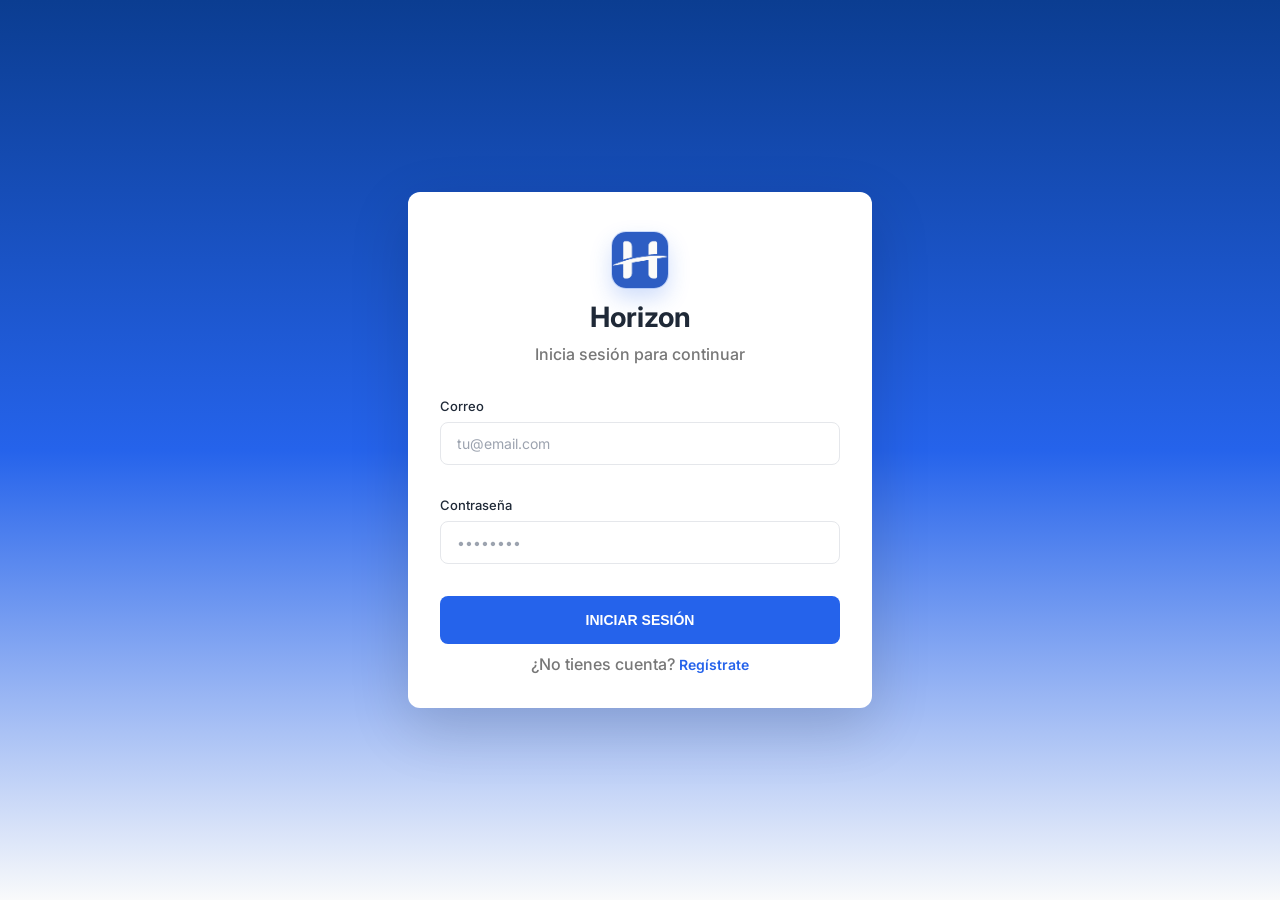
==== commit e6db8d54: "0.7.11 - Dibujos index" ====
--- a/frontend/index.html
+++ b/frontend/index.html
@@ -24,8 +24,15 @@
         <section class="opts-section" aria-label="Opciones principales">
             <a class="card" href="analysis.html">
                 <div class="card-icon">
-                    <svg viewBox="0 0 24 24" fill="currentColor">
-                        <path d="M19 3H5c-1.1 0-2 .9-2 2v14c0 1.1.9 2 2 2h14c1.1 0 2-.9 2-2V5c0-1.1-.9-2-2-2zM9 17H7v-7h2v7zm4 0h-2V7h2v10zm4 0h-2v-4h2v4z"/>
+                    <svg viewBox="0 0 24 24" fill="currentColor" stroke="currentColor" stroke-width="2" stroke-linecap="round" stroke-linejoin="round">
+                        <circle cx="11" cy="11" r="7"></circle>
+                        <line x1="21" y1="21" x2="16.65" y2="16.65"></line>
+                    </svg>
+                </div>
+                <div class="card-icon-hero" aria-hidden="true">
+                    <svg viewBox="0 0 24 24" fill="none" stroke="currentColor" stroke-width="2.4" stroke-linecap="round" stroke-linejoin="round">
+                        <circle cx="11" cy="11" r="7"></circle>
+                        <line x1="21" y1="21" x2="16.65" y2="16.65"></line>
                     </svg>
                 </div>
                 <h3 class="opt-title">Análisis Inteligente</h3>
@@ -36,7 +43,12 @@
             <a class="card" href="portfolio.html">
                 <div class="card-icon">
                     <svg viewBox="0 0 24 24" fill="currentColor">
-                        <path d="M12 2C6.48 2 2 6.48 2 12s4.48 10 10 10 10-4.48 10-10S17.52 2 12 2zm-2 15l-5-5 1.41-1.41L10 14.17l7.59-7.59L19 8l-9 9z"/>
+                        <path d="M19 3H5c-1.1 0-2 .9-2 2v14c0 1.1.9 2 2 2h14c1.1 0 2-.9 2-2V5c0-1.1-.9-2-2-2zM9 17H7v-7h2v7zm4 0h-2V7h2v10zm4 0h-2v-4h2v4z"/>
+                    </svg>
+                </div>
+                <div class="card-icon-hero" aria-hidden="true">
+                    <svg viewBox="0 0 24 24" fill="currentColor">
+                        <path d="M19 3H5c-1.1 0-2 .9-2 2v14c0 1.1.9 2 2 2h14c1.1 0 2-.9 2-2V5c0-1.1-.9-2-2-2zM9 17H7v-7h2v7zm4 0h-2V7h2v10zm4 0h-2v-4h2v4z"/>
                     </svg>
                 </div>
                 <h3 class="opt-title">Mi Portfolio</h3>
@@ -50,12 +62,22 @@
                         <path d="M12 2l-5.5 9h11z M17.5 13c1.93 0 3.5 1.57 3.5 3.5S19.43 20 17.5 20 14 18.43 14 16.5s1.57-3.5 3.5-3.5z M3 13.5h8v8H3z"/>
                     </svg>
                 </div>
+                <div class="card-icon-hero" aria-hidden="true">
+                    <svg viewBox="0 0 24 24" fill="currentColor">
+                        <path d="M12 2l-5.5 9h11z M17.5 13c1.93 0 3.5 1.57 3.5 3.5S19.43 20 17.5 20 14 18.43 14 16.5s1.57-3.5 3.5-3.5z M3 13.5h8v8H3z"/>
+                    </svg>
+                </div>
                 <h3 class="opt-title">AcademIA Horizon</h3>
                 <p class="opt-info">Domina la educación financiera. Aprende estrategias para hábitos de inversión saludables.</p>
                 <span class="card-link">Continuar Aprendiendo →</span>
             </a>
 
             <div class="card-large reflexion-card">
+                <div class="reflexion-icon-hero" aria-hidden="true">
+                    <svg viewBox="0 0 64 64" fill="none" stroke="currentColor" stroke-width="3.5" stroke-linecap="round" stroke-linejoin="round">
+                        <path d="M48 38c3.3-2.4 5.5-6.3 5.5-10.8 0-7.7-6.3-14-14-14-6.2 0-11.4 4-13.3 9.6-2.2-.4-4.5-.6-6.7-.4C10.8 22.8 6 28.7 6 35.6 6 43.4 12.6 50 20.4 50h27.2c6.6 0 12.4-5.8 12.4-13z"/>
+                    </svg>
+                </div>
                 <div class="reflexion-content">
                     <p id="reflexion" class="reflexion-label">
                         REFLEXIÓN DEL DÍA
--- a/frontend/css/styles.css
+++ b/frontend/css/styles.css
@@ -105,6 +105,10 @@
 
     --color-danger-shadow: rgba(156, 39, 39, 0.1);
     --color-ink-overlay: rgba(17, 24, 39, 0.72);
+
+    /* Dashboard: icono grande decorativo en cards */
+    --color-card-hero-icon: rgba(59, 130, 246, 0.12);
+    --color-card-hero-icon-hover: rgba(37, 99, 235, 0.2);
     
     /* Sidebar */
     --sidebar-width: 250px;
@@ -195,6 +199,9 @@
     --color-secondary-a05: rgba(30, 64, 175, 0.18);
     --color-secondary-a10: rgba(30, 64, 175, 0.28);
     --color-secondary-a14: rgba(30, 64, 175, 0.38);
+
+    --color-card-hero-icon: rgba(148, 163, 184, 0.22);
+    --color-card-hero-icon-hover: rgba(226, 232, 240, 0.38);
 }
 
 [data-theme="dark"] .nav-item.active .nav-label {
@@ -316,6 +323,17 @@
     justify-content: space-between;
 }
 
+.opts-section .card {
+    position: relative;
+    overflow: hidden;
+    isolation: isolate;
+}
+
+.opts-section .card > :not(.card-icon-hero) {
+    position: relative;
+    z-index: 2;
+}
+
 .card:hover, .metric-card:hover, .result-card:hover, .search-section.card:hover {
     transform: translateY(-4px);
     box-shadow: 0 8px 24px var(--color-black-a12);
@@ -341,6 +359,28 @@
     height: 24px;
     color: var(--color-border-soft);
     transition: color 0.3s ease;
+}
+
+.card-icon-hero {
+    position: absolute;
+    right: -30px;
+    top: 50%;
+    transform: translateY(-50%);
+    width: 180px;
+    height: 180px;
+    z-index: 0;
+    pointer-events: none;
+    color: var(--color-card-hero-icon);
+    transition: color 0.3s ease;
+}
+
+.card-icon-hero svg {
+    width: 100%;
+    height: 100%;
+}
+
+.opts-section .card:hover .card-icon-hero {
+    color: var(--color-card-hero-icon-hover);
 }
 
 .card-title, .opt-title {
@@ -383,6 +423,9 @@
     padding: 40px;
     border-radius: var(--radius-xl);
     transition: all 0.3s ease;
+    position: relative;
+    overflow: hidden;
+    isolation: isolate;
 }
 
 .reflexion-card:hover, .card-large:hover {
@@ -392,6 +435,31 @@
 
 .reflexion-content {
     width: 100%;
+    position: relative;
+    z-index: 2;
+}
+
+.reflexion-icon-hero {
+    position: absolute;
+    right: -24px;
+    top: 50%;
+    transform: translateY(-50%);
+    width: 220px;
+    height: 220px;
+    color: var(--color-white-a20);
+    z-index: 1;
+    pointer-events: none;
+    transition: color 0.3s ease;
+}
+
+.reflexion-icon-hero svg {
+    width: 100%;
+    height: 100%;
+}
+
+.reflexion-card:hover .reflexion-icon-hero,
+.card-large:hover .reflexion-icon-hero {
+    color: var(--color-white-a25);
 }
 
 .reflexion-label {
@@ -564,6 +632,7 @@
 .text-muted { color: var(--color-tertiary); }
 .text-right { text-align: right; }
 .text-left { text-align: left; }
+.text-center { text-align: center; }
 .text-bold { font-weight: 700; }
 .uppercase { text-transform: uppercase; }
 
@@ -634,7 +703,7 @@
 .page-header {
     display: flex;
     justify-content: space-between;
-    align-items: flex-end;
+    align-items: flex-start;
     margin-bottom: var(--spacing-2xl);
     flex-wrap: wrap;
     gap: var(--spacing-lg);
@@ -642,6 +711,12 @@
 
 .header-titles h1 {
     margin-bottom: var(--spacing-sm);
+}
+
+.header-titles .subtitle {
+    margin: 0;
+    color: var(--color-text-strong);
+    font-size: 18px;
 }
 
 .balance-info {
@@ -703,6 +778,23 @@
 .metric-sub {
     font-size: 13px;
     font-weight: 600;
+}
+
+.metric-progress {
+    width: 100%;
+    height: 10px;
+    border-radius: 999px;
+    background: var(--color-border-subtle);
+    overflow: hidden;
+    margin: 8px 0;
+}
+
+.metric-progress-fill {
+    display: block;
+    height: 100%;
+    border-radius: 999px;
+    background: var(--color-success-alt);
+    transition: width 0.25s ease;
 }
 
 /* #endregion METRICAS - CONTENIDO */
@@ -813,6 +905,37 @@
 .price-change {
     font-size: 12px;
     font-weight: 500;
+}
+
+.row-action-buttons {
+    display: inline-flex;
+    align-items: center;
+    gap: 12px;
+}
+
+.table-action-btn {
+    width: 44px;
+    height: 44px;
+    border-radius: 14px;
+    border: 1px solid var(--color-border-soft);
+    background: var(--color-surface);
+    color: var(--color-text-primary);
+    font-size: 30px;
+    line-height: 1;
+    display: inline-flex;
+    align-items: center;
+    justify-content: center;
+    cursor: pointer;
+    transition: all 0.2s ease;
+}
+
+.table-action-btn:hover {
+    background: var(--color-bg-light);
+    border-color: var(--color-text-muted);
+}
+
+.table-action-btn-delete {
+    color: var(--color-danger-800);
 }
 .sidebar{
     position: fixed;
@@ -2872,12 +2995,28 @@
     display: flex;
     align-items: center;
     justify-content: space-between;
-    padding: var(--spacing-lg);
-    margin-bottom: var(--spacing-lg);
-    background: var(--color-surface);
-    border: 1px solid var(--color-border);
-    border-radius: var(--radius-md);
-    animation: slideDown 0.3s ease-out;
+    padding: 0;
+    margin: var(--spacing-xl) 0 var(--spacing-lg) 0;
+    background: transparent;
+    border: none;
+    border-radius: 0;
+}
+
+.portfolio-tab {
+    min-height: 44px;
+    font-weight: 600;
+}
+
+.portfolio-tab.active {
+    background: var(--color-primary);
+    color: var(--color-white);
+    border: 1px solid var(--color-primary);
+    box-shadow: 0 2px 8px var(--color-primary-a20);
+}
+
+.portfolio-tab.active:hover {
+    background: var(--color-primary);
+    transform: none;
 }
 
 .portfolio-selector-content {
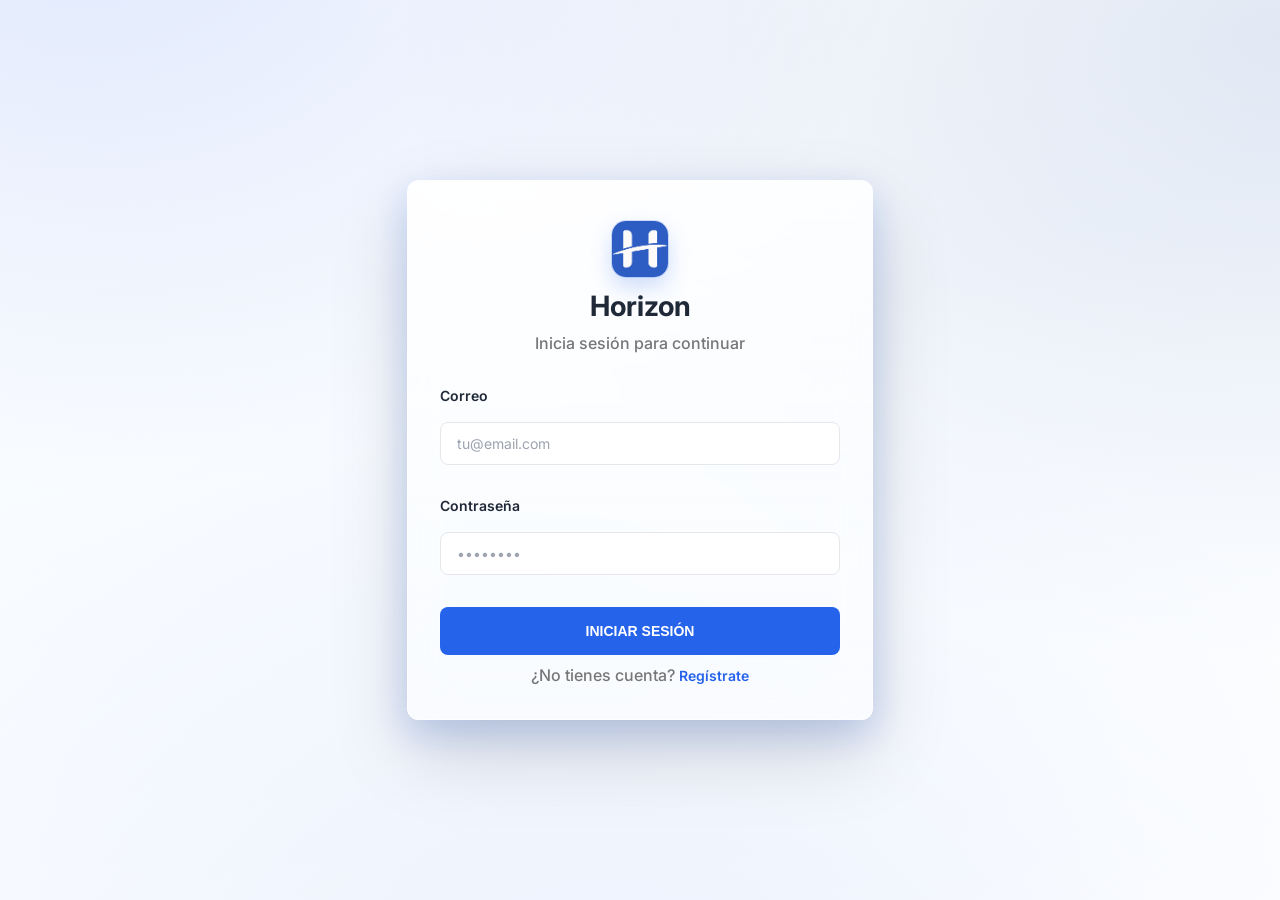
==== commit f4c839e5: "0.9.12 - Icono de academIA mejorado" ====
--- a/frontend/index.html
+++ b/frontend/index.html
@@ -59,12 +59,12 @@
             <a class="card" href="academia.html">
                 <div class="card-icon">
                     <svg viewBox="0 0 24 24" fill="currentColor">
-                        <path d="M12 2l-5.5 9h11z M17.5 13c1.93 0 3.5 1.57 3.5 3.5S19.43 20 17.5 20 14 18.43 14 16.5s1.57-3.5 3.5-3.5z M3 13.5h8v8H3z"/>
+                        <path d="M12 3 1 9l11 6 9-4.91V17h2V9L12 3zm0 13-7-3.82V16l7 4 7-4v-3.82L12 16z"/>
                     </svg>
                 </div>
                 <div class="card-icon-hero" aria-hidden="true">
                     <svg viewBox="0 0 24 24" fill="currentColor">
-                        <path d="M12 2l-5.5 9h11z M17.5 13c1.93 0 3.5 1.57 3.5 3.5S19.43 20 17.5 20 14 18.43 14 16.5s1.57-3.5 3.5-3.5z M3 13.5h8v8H3z"/>
+                        <path d="M12 3 1 9l11 6 9-4.91V17h2V9L12 3zm0 13-7-3.82V16l7 4 7-4v-3.82L12 16z"/>
                     </svg>
                 </div>
                 <h3 class="opt-title">AcademIA Horizon</h3>
@@ -90,10 +90,40 @@
                 </div>
             </div>
 
-            <a class="card" href="index.html">
-                <h3 class="opt-title">Soporte</h3>
-                <p class="opt-info">Contacta al equipo de ayuda.</p>
-            </a>
+            <article class="card quick-access-card" aria-label="Accesos rápidos">
+                <h3 class="opt-title">Accesos rápidos</h3>
+                <div class="quick-access-stack">
+                    <a class="card quick-access-subcard" href="ajustes.html">
+                        <div class="card-icon">
+                            <svg viewBox="0 0 24 24" fill="currentColor">
+                                <path d="M19.14 12.94c.04-.3.06-.61.06-.94 0-.32-.02-.64-.07-.94l2.03-1.58c.18-.14.23-.41.12-.62l-1.92-3.32c-.12-.22-.37-.29-.59-.22l-2.39.96c-.5-.38-1.03-.7-1.62-.94l-.36-2.54c-.04-.24-.24-.41-.48-.41h-3.84c-.24 0-.43.17-.47.41l-.36 2.54c-.59.24-1.13.57-1.62.94l-2.39-.96c-.22-.09-.47 0-.59.22L2.74 8.87c-.12.21-.08.48.1.62l2.03 1.58c-.05.3-.07.62-.07.94s.02.64.07.94l-2.03 1.58c-.18.14-.23.41-.12.62l1.92 3.32c.12.22.37.29.59.22l2.39-.96c.5.38 1.03.7 1.62.94l.36 2.54c.05.24.24.41.48.41h3.84c.24 0 .44-.17.47-.41l.36-2.54c.59-.24 1.13-.56 1.62-.94l2.39.96c.22.08.47 0 .59-.22l1.92-3.32c.12-.22.07-.48-.1-.62l-2.01-1.58zM12 15.6c-1.98 0-3.6-1.62-3.6-3.6s1.62-3.6 3.6-3.6 3.6 1.62 3.6 3.6-1.62 3.6-3.6 3.6z"/>
+                            </svg>
+                        </div>
+                        <div class="card-icon-hero" aria-hidden="true">
+                            <svg viewBox="0 0 24 24" fill="currentColor">
+                                <path d="M19.14 12.94c.04-.3.06-.61.06-.94 0-.32-.02-.64-.07-.94l2.03-1.58c.18-.14.23-.41.12-.62l-1.92-3.32c-.12-.22-.37-.29-.59-.22l-2.39.96c-.5-.38-1.03-.7-1.62-.94l-.36-2.54c-.04-.24-.24-.41-.48-.41h-3.84c-.24 0-.43.17-.47.41l-.36 2.54c-.59.24-1.13.57-1.62.94l-2.39-.96c-.22-.09-.47 0-.59.22L2.74 8.87c-.12.21-.08.48.1.62l2.03 1.58c-.05.3-.07.62-.07.94s.02.64.07.94l-2.03 1.58c-.18.14-.23.41-.12.62l1.92 3.32c.12.22.37.29.59.22l2.39-.96c.5.38 1.03.7 1.62.94l.36 2.54c.05.24.24.41.48.41h3.84c.24 0 .44-.17.47-.41l.36-2.54c.59-.24 1.13-.56 1.62-.94l2.39.96c.22.08.47 0 .59-.22l1.92-3.32c.12-.22.07-.48-.1-.62l-2.01-1.58zM12 15.6c-1.98 0-3.6-1.62-3.6-3.6s1.62-3.6 3.6-3.6 3.6 1.62 3.6 3.6-1.62 3.6-3.6 3.6z"/>
+                            </svg>
+                        </div>
+                        <h4 class="opt-title">Ajustes</h4>
+                        <p class="opt-info">Personaliza la experiencia y preferencias.</p>
+                    </a>
+
+                    <a class="card quick-access-subcard" href="ayuda.html">
+                        <div class="card-icon">
+                            <svg viewBox="0 0 24 24" fill="currentColor">
+                                <path d="M12 2C6.48 2 2 6.48 2 12s4.48 10 10 10 10-4.48 10-10S17.52 2 12 2zm0 17a1.25 1.25 0 1 1 0-2.5A1.25 1.25 0 0 1 12 19zm1.62-7.83-.73.75c-.59.6-.89 1.08-.89 2.08h-2v-.5c0-1.1.3-2 .89-2.6l1.01-1.03c.3-.29.48-.69.48-1.13 0-.88-.72-1.6-1.6-1.6s-1.6.72-1.6 1.6H7.2c0-1.99 1.61-3.6 3.6-3.6s3.6 1.61 3.6 3.6c0 .79-.32 1.52-.78 1.97z"/>
+                            </svg>
+                        </div>
+                        <div class="card-icon-hero" aria-hidden="true">
+                            <svg viewBox="0 0 24 24" fill="currentColor">
+                                <path d="M12 2C6.48 2 2 6.48 2 12s4.48 10 10 10 10-4.48 10-10S17.52 2 12 2zm0 17a1.25 1.25 0 1 1 0-2.5A1.25 1.25 0 0 1 12 19zm1.62-7.83-.73.75c-.59.6-.89 1.08-.89 2.08h-2v-.5c0-1.1.3-2 .89-2.6l1.01-1.03c.3-.29.48-.69.48-1.13 0-.88-.72-1.6-1.6-1.6s-1.6.72-1.6 1.6H7.2c0-1.99 1.61-3.6 3.6-3.6s3.6 1.61 3.6 3.6c0 .79-.32 1.52-.78 1.97z"/>
+                            </svg>
+                        </div>
+                        <h4 class="opt-title">Ayuda</h4>
+                        <p class="opt-info">Resuelve dudas y contacta soporte rápido.</p>
+                    </a>
+                </div>
+            </article>
 
             
         </section>
--- a/frontend/css/styles.css
+++ b/frontend/css/styles.css
@@ -109,6 +109,28 @@
     /* Dashboard: icono grande decorativo en cards */
     --color-card-hero-icon: rgba(59, 130, 246, 0.12);
     --color-card-hero-icon-hover: rgba(37, 99, 235, 0.2);
+
+    /* Gradientes de fondo reutilizables */
+    --gradient-app-bg:
+        radial-gradient(82% 82% at 8% -8%, rgba(37, 99, 235, 0.14) 0%, transparent 42%),
+        radial-gradient(84% 84% at 98% 5%, rgba(11, 61, 145, 0.1) 0%, transparent 44%),
+        radial-gradient(78% 78% at 50% 108%, rgba(37, 99, 235, 0.06) 0%, transparent 46%),
+        linear-gradient(164deg, var(--color-white) 0%, var(--color-info-bg) 58%, var(--color-white) 100%);
+
+    --gradient-login-bg:
+        radial-gradient(120% 120% at 6% -10%, rgba(37, 99, 235, 0.14) 0%, transparent 54%),
+        radial-gradient(120% 120% at 100% 4%, rgba(11, 61, 145, 0.1) 0%, transparent 58%),
+        radial-gradient(110% 110% at 48% 112%, rgba(37, 99, 235, 0.08) 0%, transparent 64%),
+        linear-gradient(162deg, #ffffff 0%, #f8fbff 44%, #ffffff 100%);
+
+    /* Sidebar glassmorphism */
+    --sidebar-glass-bg: rgba(255, 255, 255, 0.56);
+    --sidebar-glass-border: rgba(255, 255, 255, 0.72);
+    --sidebar-glass-divider: rgba(255, 255, 255, 0.42);
+    --sidebar-glass-shadow: 1px 0 10px var(--color-black-a08), 4px 0 14px var(--color-primary-a08), inset 0 1px 0 rgba(255, 255, 255, 0.68);
+    --sidebar-glass-blur: blur(20px) saturate(140%);
+    --sidebar-glass-highlight: linear-gradient(180deg, rgba(255, 255, 255, 0.58) 0%, rgba(255, 255, 255, 0.12) 64%, rgba(255, 255, 255, 0.02) 100%);
+    --sidebar-glass-specular: radial-gradient(88% 56% at 14% 0%, rgba(255, 255, 255, 0.42) 0%, rgba(255, 255, 255, 0) 78%);
     
     /* Sidebar */
     --sidebar-width: 250px;
@@ -202,6 +224,26 @@
 
     --color-card-hero-icon: rgba(148, 163, 184, 0.22);
     --color-card-hero-icon-hover: rgba(226, 232, 240, 0.38);
+
+    --gradient-app-bg:
+        radial-gradient(115% 115% at 6% -8%, rgba(6, 182, 212, 0.28) 0%, rgba(6, 182, 212, 0) 48%),
+        radial-gradient(120% 120% at 98% 4%, rgba(56, 189, 248, 0.24) 0%, rgba(56, 189, 248, 0) 54%),
+        radial-gradient(110% 110% at 50% 110%, rgba(16, 185, 129, 0.16) 0%, rgba(16, 185, 129, 0) 56%),
+        linear-gradient(158deg, #020617 0%, #0a1021 42%, #111b34 100%);
+
+    --gradient-login-bg:
+        radial-gradient(115% 115% at 6% -8%, rgba(6, 182, 212, 0.3) 0%, rgba(6, 182, 212, 0) 48%),
+        radial-gradient(120% 120% at 98% 4%, rgba(56, 189, 248, 0.27) 0%, rgba(56, 189, 248, 0) 54%),
+        radial-gradient(110% 110% at 50% 110%, rgba(16, 185, 129, 0.15) 0%, rgba(16, 185, 129, 0) 56%),
+        linear-gradient(158deg, #020617 0%, #0a1021 42%, #111b34 100%);
+
+    --sidebar-glass-bg: rgba(11, 18, 32, 0.56);
+    --sidebar-glass-border: rgba(148, 163, 184, 0.36);
+    --sidebar-glass-divider: rgba(148, 163, 184, 0.28);
+    --sidebar-glass-shadow: 1px 0 12px var(--color-black-a15), 4px 0 16px var(--color-primary-a10), inset 0 1px 0 rgba(148, 163, 184, 0.26);
+    --sidebar-glass-blur: blur(20px) saturate(150%);
+    --sidebar-glass-highlight: linear-gradient(180deg, rgba(148, 163, 184, 0.2) 0%, rgba(15, 23, 42, 0.07) 64%, rgba(15, 23, 42, 0.02) 100%);
+    --sidebar-glass-specular: radial-gradient(88% 56% at 14% 0%, rgba(148, 163, 184, 0.16) 0%, rgba(148, 163, 184, 0) 80%);
 }
 
 [data-theme="dark"] .nav-item.active .nav-label {
@@ -235,6 +277,10 @@
 
 [data-theme="dark"] .advisor-sidebar.collapsed:hover {
     box-shadow: 0 0 0 2px var(--color-white), 0 6px 18px var(--color-primary-a30);
+}
+
+[data-theme="dark"] .academy-progress-card .progress-fill {
+    background: var(--color-surface-dark-soft);
 }
 /* #endregion MODO OSCURO */
 
@@ -407,6 +453,43 @@
 
 .card-link:hover {
     color: var(--color-secondary);
+}
+
+.quick-access-card {
+    justify-content: flex-start;
+    gap: var(--spacing-md);
+}
+
+.quick-access-card:hover {
+    transform: none;
+}
+
+.quick-access-stack {
+    display: flex;
+    flex-direction: column;
+    gap: var(--spacing-md);
+    width: 100%;
+}
+
+.quick-access-subcard {
+    min-height: 118px;
+    padding: var(--spacing-lg);
+    gap: var(--spacing-sm);
+}
+
+.quick-access-subcard .card-icon-hero {
+    width: 132px;
+    height: 132px;
+    right: -22px;
+}
+
+.quick-access-subcard .opt-title {
+    margin-bottom: var(--spacing-xs);
+    font-size: 16px;
+}
+
+.quick-access-subcard .opt-info {
+    font-size: 13px;
 }
 
 /* #endregion CARDS (ESTANDARIZADAS) - CONTENIDO */
@@ -582,6 +665,10 @@
     gap: 8px;
 }
 
+[data-theme="dark"] .btn-logout {
+    color: #fda4af;
+}
+
 .btn-logout:hover {
     background: var(--color-danger-bg-strong);
     border-color: var(--color-danger-border-strong);
@@ -606,6 +693,10 @@
     width: auto;
     margin-top: 0;
     min-width: 96px;
+}
+
+.profile-logout-mobile {
+    display: none;
 }
 
 /* Ocultar texto del boton cuando la sidebar esta colapsada */
@@ -636,6 +727,8 @@
 .text-bold { font-weight: 700; }
 .uppercase { text-transform: uppercase; }
 
+.is-hidden { display: none !important; }
+
 .icon-trend-up { color: var(--color-success); }
 .icon-shield { color: var(--color-primary); }
 
@@ -719,18 +812,84 @@
     font-size: 18px;
 }
 
-.balance-info {
-    display: flex;
-    align-items: center;
-    gap: var(--spacing-md);
-    color: var(--color-tertiary);
-    font-size: 15px;
-}
-
-.balance-amount {
-    font-weight: 700;
-    color: var(--color-text-primary);
-    font-size: 18px;
+#portfolioEmptyState {
+    display: flex;
+    flex-direction: column;
+    gap: var(--spacing-2xl);
+    min-height: calc(100vh - 64px);
+}
+
+#portfolioEmptyState .page-header {
+    margin-bottom: 0;
+}
+
+.portfolio-empty-hero {
+    max-width: 760px;
+    margin: 0 auto;
+    display: flex;
+    flex-direction: column;
+    align-items: center;
+    gap: var(--spacing-lg);
+}
+
+.portfolio-empty-hero h2,
+.portfolio-empty-hero p {
+    margin: 0;
+}
+
+.portfolio-empty-hero .btn-primary {
+    margin-top: var(--spacing-sm);
+}
+
+.portfolio-empty-icon {
+    width: 104px;
+    height: 104px;
+    border-radius: 50%;
+    display: inline-flex;
+    align-items: center;
+    justify-content: center;
+    background: var(--color-bg-light);
+    border: 1px solid var(--color-border);
+    color: var(--color-text-strong);
+}
+
+.portfolio-empty-icon svg {
+    width: 44px;
+    height: 44px;
+}
+
+#portfolioEmptyState .opts-section {
+    margin-top: auto;
+    margin-bottom: auto;
+}
+
+#portfolioEmptyState .quick-access-subcard {
+    min-height: 138px;
+    padding: var(--spacing-xl);
+}
+
+@media (max-width: 768px) {
+    #portfolioEmptyState {
+        min-height: auto;
+    }
+
+    #portfolioEmptyState .opts-section {
+        margin-top: var(--spacing-xl);
+        margin-bottom: 0;
+    }
+}
+
+.portfolio-empty-mini-icon {
+    width: 36px;
+    height: 36px;
+    padding: 0;
+    border-radius: var(--radius-md);
+    justify-content: center;
+}
+
+.portfolio-empty-mini-icon svg {
+    width: 18px;
+    height: 18px;
 }
 
 /* #endregion PAGINA PORTFOLIO - CONTENIDO */
@@ -749,9 +908,6 @@
 
 .metric-card {
     min-height: auto;
-    padding: var(--spacing-xl);
-    border: 1px solid var(--color-border-subtle);
-    box-shadow: 0 4px 6px -1px var(--color-black-a05);
 }
 
 .metric-header {
@@ -866,13 +1022,35 @@
 .asset-icon {
     width: 40px;
     height: 40px;
-    background: var(--color-surface);
-    border: 1px solid var(--color-border);
     border-radius: var(--radius-lg);
     display: flex;
     align-items: center;
     justify-content: center;
     flex-shrink: 0;
+    overflow: hidden;
+}
+
+/* Recuadro de portfolio igual al componente usado en analysis */
+.custom-table .asset-icon {
+    background: linear-gradient(135deg, var(--color-primary-a10) 0%, var(--color-secondary-a10) 100%);
+    border: none;
+}
+
+/* Color del fallback SVG en logos de analysis y portfolio */
+#tickerLogoContainer svg,
+.custom-table .asset-icon svg {
+    color: var(--color-text-strong);
+}
+
+[data-theme="dark"] #tickerLogoContainer,
+[data-theme="dark"] .custom-table .asset-icon {
+    background: linear-gradient(135deg, var(--color-primary-a25) 0%, var(--color-secondary-a14) 100%);
+    border: 1px solid var(--color-primary-a20);
+}
+
+[data-theme="dark"] #tickerLogoContainer svg,
+[data-theme="dark"] .custom-table .asset-icon svg {
+    color: var(--color-surface-dark-soft);
 }
 
 .asset-info {
@@ -914,13 +1092,13 @@
 }
 
 .table-action-btn {
-    width: 44px;
-    height: 44px;
+    width: 40px;
+    height: 40px;
     border-radius: 14px;
     border: 1px solid var(--color-border-soft);
     background: var(--color-surface);
     color: var(--color-text-primary);
-    font-size: 30px;
+    font-size: 26px;
     line-height: 1;
     display: inline-flex;
     align-items: center;
@@ -943,13 +1121,38 @@
     top: 0;
     width: var(--sidebar-width);
     height: 100vh;
-    background: var(--color-surface);
-    border-right: 1px solid var(--color-border);
+    overflow: hidden;
+    isolation: isolate;
+    background: var(--sidebar-glass-bg);
+    border-right: 1px solid var(--sidebar-glass-border);
     display: flex;
     flex-direction: column;
     z-index: 1000;
     transition: all 0.3s ease;
-    box-shadow: 2px 0 8px var(--color-slate-a10);
+    box-shadow: var(--sidebar-glass-shadow);
+    backdrop-filter: var(--sidebar-glass-blur);
+    -webkit-backdrop-filter: var(--sidebar-glass-blur);
+}
+
+.sidebar::before {
+    content: '';
+    position: absolute;
+    inset: 0;
+    background: var(--sidebar-glass-highlight);
+    pointer-events: none;
+}
+
+.sidebar::after {
+    content: '';
+    position: absolute;
+    inset: 0;
+    background: var(--sidebar-glass-specular);
+    pointer-events: none;
+}
+
+.sidebar > * {
+    position: relative;
+    z-index: 1;
 }
 
 .sidebar.collapsed {
@@ -961,7 +1164,7 @@
     display: flex;
     align-items: center;
     justify-content: space-between;
-    border-bottom: 1px solid var(--color-border);
+    border-bottom: 1px solid var(--sidebar-glass-divider);
 }
 
 .logo {
@@ -1141,13 +1344,13 @@
 
 .nav-divider {
     height: 1px;
-    background: var(--color-border);
+    background: var(--sidebar-glass-divider);
     margin: 0 12px;
 }
 
 .sidebar-footer {
     padding: 16px;
-    border-top: 1px solid var(--color-border);
+    border-top: 1px solid var(--sidebar-glass-divider);
 }
 
 .user-profile {
@@ -1243,10 +1446,31 @@
     left: 5%;
     right: 5%;
     height: 70px;
-    background: var(--color-surface);
-    box-shadow: 0 0px 10px var(--color-primary);
+    overflow: hidden;
+    isolation: isolate;
+    background: var(--sidebar-glass-bg);
+    border: 1px solid var(--sidebar-glass-border);
+    box-shadow: var(--sidebar-glass-shadow);
+    backdrop-filter: var(--sidebar-glass-blur);
+    -webkit-backdrop-filter: var(--sidebar-glass-blur);
     z-index: 1000;
     border-radius: var(--radius-xl);
+}
+
+.bottom-navbar::before {
+    content: '';
+    position: absolute;
+    inset: 0;
+    background: var(--sidebar-glass-highlight);
+    pointer-events: none;
+}
+
+.bottom-navbar::after {
+    content: '';
+    position: absolute;
+    inset: 0;
+    background: var(--sidebar-glass-specular);
+    pointer-events: none;
 }
 
 .bottom-navbar-items {
@@ -1257,6 +1481,7 @@
     width: 100%;
     padding: 8px 0 0 0;
     position: relative;
+    z-index: 1;
 }
 
 .bottom-navbar-item {
@@ -1296,6 +1521,9 @@
     margin-left: var(--sidebar-width);
     transition: margin-left 0.3s ease, padding-bottom 0.3s ease;
     padding: 32px;
+    box-sizing: border-box;
+    min-height: 100vh;
+    background: var(--gradient-app-bg);
 }
 
 .sidebar.collapsed ~ #dashboard-contenido,
@@ -1539,7 +1767,7 @@
 /* --- Elementos de la Academia (Columna izquierda) --- */
 
 .academy-progress-card {
-    min-height: auto !important;
+    min-height: auto;
     padding: var(--spacing-xl);
     margin-bottom: var(--spacing-xl);
 }
@@ -1575,6 +1803,420 @@
     font-size: 22px;
 }
 
+
+/* =====================================================
+   ESTILOS PARA EL MODAL DE DIAPOSITIVAS DE LOS CURSOS
+   ===================================================== */
+
+/* Overlay Modal Container */
+.curriculum-modal {
+    display: none;
+    position: fixed;
+    top: 0;
+    left: 0;
+    width: 100%;
+    height: 100%;
+    background: rgba(0, 0, 0, 0.7);
+    z-index: 9999;
+    justify-content: center;
+    align-items: center;
+    animation: fadeIn 0.3s ease-out;
+}
+
+.curriculum-modal.active {
+    display: flex;
+}
+
+@keyframes fadeIn {
+    from {
+        opacity: 0;
+    }
+    to {
+        opacity: 1;
+    }
+}
+
+/* Modal Content Container */
+.curriculum-modal-content {
+    background: var(--color-surface);
+    border-radius: var(--radius-lg);
+    width: 90%;
+    max-width: 900px;
+    height: 90vh;
+    max-height: 700px;
+    display: flex;
+    flex-direction: column;
+    box-shadow: 0 20px 60px rgba(0, 0, 0, 0.3);
+    animation: slideUp 0.3s ease-out;
+}
+
+@keyframes slideUp {
+    from {
+        transform: translateY(50px);
+        opacity: 0;
+    }
+    to {
+        transform: translateY(0);
+        opacity: 1;
+    }
+}
+
+/* Header with title and close button */
+.curriculum-header {
+    display: flex;
+    align-items: center;
+    justify-content: space-between;
+    padding: var(--spacing-lg) var(--spacing-xl);
+    border-bottom: 1px solid var(--color-border);
+    flex-shrink: 0;
+}
+
+.curriculum-header h2 {
+    margin: 0;
+    font-size: 24px;
+    font-weight: 700;
+    color: var(--color-text-primary);
+    flex: 1;
+}
+
+/* Close button */
+.btn-close-modal {
+    background: none;
+    border: none;
+    font-size: 28px;
+    color: var(--color-text-secondary);
+    cursor: pointer;
+    width: 36px;
+    height: 36px;
+    display: flex;
+    align-items: center;
+    justify-content: center;
+    border-radius: var(--radius-md);
+    transition: all 0.2s ease;
+}
+
+.btn-close-modal:hover {
+    background: var(--color-hover);
+    color: var(--color-text-primary);
+}
+
+.btn-close-modal:active {
+    transform: scale(0.95);
+}
+
+/* Carousel Container */
+.curriculum-carousel {
+    flex: 1;
+    display: flex;
+    flex-direction: column;
+    overflow: hidden;
+    position: relative;
+}
+
+/* Slide Content Area */
+.carousel-slide {
+    flex: 1;
+    display: flex;
+    align-items: center;
+    justify-content: center;
+    padding: var(--spacing-xl);
+    overflow-y: auto;
+    background: var(--color-background);
+    width: 100%;
+    max-width: 700px;
+    margin: 0 auto;
+    animation: fadeInSlide 0.4s ease-out;
+    box-sizing: border-box;
+}
+
+@keyframes fadeInSlide {
+    from {
+        opacity: 0;
+        transform: translateY(10px);
+    }
+    to {
+        opacity: 1;
+        transform: translateY(0);
+    }
+}
+
+.carousel-slide h3 {
+    font-size: 22px;
+    font-weight: 700;
+    margin: 0 0 var(--spacing-md) 0;
+    color: var(--color-text-primary);
+}
+
+.carousel-slide p {
+    font-size: 16px;
+    line-height: 1.6;
+    color: var(--color-text-secondary);
+    margin: var(--spacing-md) 0;
+}
+
+.carousel-slide ul,
+.carousel-slide ol {
+    margin: var(--spacing-md) 0;
+    padding-left: var(--spacing-xl);
+    color: var(--color-text-secondary);
+}
+
+.carousel-slide li {
+    margin-bottom: var(--spacing-sm);
+    line-height: 1.6;
+}
+
+.carousel-slide code {
+    background: var(--color-surface-elevated);
+    padding: 2px 6px;
+    border-radius: 4px;
+    font-family: monospace;
+    font-size: 14px;
+    color: var(--color-primary);
+}
+
+/* Navigation Bar */
+.carousel-nav {
+    display: flex;
+    align-items: center;
+    justify-content: space-between;
+    padding: var(--spacing-lg) var(--spacing-xl);
+    border-top: 1px solid var(--color-border);
+    flex-shrink: 0;
+}
+
+/* Tamaño del icono dentro del carrusel */
+.carousel-nav .btn-primary svg {
+    width: 20px;
+    height: 20px;
+}
+
+/* Botones del carrusel, no demasiado anchos al no tener texto */
+.carousel-nav .btn-primary {
+    min-width: 64px;
+    padding: var(--spacing-sm) var(--spacing-md);
+}
+
+/* Counter display (e.g., "3 / 10") */
+.carousel-progress {
+    display: flex;
+    align-items: center;
+    justify-content: center;
+    gap: var(--spacing-sm);
+    color: var(--color-text-secondary);
+    font-weight: 600;
+    font-size: 16px;
+    flex: 1;
+}
+
+.carousel-progress span {
+    color: var(--color-text-primary);
+    font-weight: 700;
+}
+
+/* Timer Indicator */
+.timer-indicator {
+    display: none;
+    position: absolute;
+    top: 0;
+    left: 0;
+    right: 0;
+    height: 5px;
+    background: var(--color-border-subtle);
+    border-bottom: 1px solid var(--color-border);
+    z-index: 5;
+}
+
+.timer-indicator.active {
+    display: block;
+}
+
+.timer-bar {
+    height: 100%;
+    width: 0%;
+    background: var(--color-primary);
+    transition: width 5s linear;
+}
+
+.timer-text {
+    top: 50%;
+    left: 50%;
+    transform: translate(-50%, -50%);
+    background: rgba(0, 0, 0, 0.8);
+    color: var(--color-white);
+    padding: var(--spacing-sm) var(--spacing-md);
+    border-radius: var(--radius-sm);
+    font-size: 12px;
+    font-weight: 700;
+    white-space: nowrap;
+    pointer-events: none;
+}
+
+/* Completion Indicator */
+.completado-indicator {
+    display: none;
+    position: absolute;
+    top: 50%;
+    left: 50%;
+    transform: translate(-50%, -50%);
+    background: rgba(22, 163, 74, 0.95);
+    color: var(--color-white);
+    padding: var(--spacing-xl) var(--spacing-xl);
+    border-radius: var(--radius-lg);
+    text-align: center;
+    z-index: 10;
+    animation: popIn 0.5s cubic-bezier(0.34, 1.56, 0.64, 1);
+}
+
+.completado-indicator.active {
+    display: flex;
+    align-items: center;
+    justify-content: center;
+    flex-direction: column;
+    gap: var(--spacing-md);
+}
+
+@keyframes popIn {
+    from {
+        transform: translate(-50%, -50%) scale(0.5);
+        opacity: 0;
+    }
+    to {
+        transform: translate(-50%, -50%) scale(1);
+        opacity: 1;
+    }
+}
+
+.completado-indicator h3 {
+    margin: 0;
+    font-size: 28px;
+    font-weight: 700;
+}
+
+.completado-indicator p {
+    margin: 0;
+    font-size: 16px;
+    opacity: 0.95;
+}
+
+.completado-icon {
+    font-size: 48px;
+    line-height: 1;
+}
+
+/* Slide content area */
+.slide-content {
+    width: 100%;
+}
+
+/* Responsive Behavior */
+@media (max-width: 768px) {
+    .curriculum-modal-content {
+        width: 95%;
+        max-width: none;
+        height: 95vh;
+        max-height: 80vh;
+    }
+
+    .curriculum-header {
+        padding: var(--spacing-md) var(--spacing-lg);
+    }
+
+    .curriculum-header h2 {
+        font-size: 20px;
+    }
+
+    .carousel-slide-container {
+        padding: var(--spacing-lg);
+    }
+
+    .carousel-slide {
+        max-width: 100%;
+    }
+
+    .carousel-slide h3 {
+        font-size: 18px;
+    }
+
+    .carousel-slide p {
+        font-size: 15px;
+    }
+
+    .carousel-nav {
+        flex-wrap: wrap;
+        gap: var(--spacing-md);
+        padding: var(--spacing-md) var(--spacing-lg);
+    }
+
+    .carousel-nav-button {
+        flex: 1;
+        min-width: 80px;
+        padding: var(--spacing-sm) var(--spacing-md);
+        font-size: 13px;
+    }
+
+    .carousel-counter {
+        order: 3;
+        width: 100%;
+        margin-top: var(--spacing-sm);
+    }
+
+    .btn-close-modal {
+        width: 32px;
+        height: 32px;
+        font-size: 24px;
+    }
+
+    .completado-indicator {
+        width: 80vw;
+        max-width: 300px;
+    }
+
+    .completado-icon {
+        font-size: 40px;
+    }
+
+    .completado-indicator h3 {
+        font-size: 24px;
+    }
+
+    .completado-indicator p {
+        font-size: 14px;
+    }
+}
+
+@media (max-width: 480px) {
+    .curriculum-modal-content {
+        height: 98vh;
+        border-radius: var(--radius-md);
+    }
+
+    .curriculum-header h2 {
+        font-size: 18px;
+    }
+
+    .carousel-nav-button {
+        padding: var(--spacing-sm) var(--spacing-md);
+        font-size: 12px;
+    }
+
+    .carousel-counter {
+        font-size: 12px;
+    }
+
+    .carousel-counter-value {
+        font-size: 16px;
+    }
+
+    .carousel-slide h3 {
+        font-size: 16px;
+    }
+
+    .carousel-slide p {
+        font-size: 14px;
+    }
+}
+
 /* #endregion ESTILOS PAGINA ACADEMY - CONTENIDO */
 
 /* #endregion ESTILOS PAGINA ACADEMY */
@@ -1582,17 +2224,6 @@
 /* #region PAGINA DE PERFIL */
 /* #region PAGINA DE PERFIL - CONTENIDO */
 /* ==================== PAGINA DE PERFIL ==================== */
-.main-content {
-    margin-left: var(--sidebar-width);
-    padding: var(--spacing-2xl);
-    min-height: 100vh;
-    transition: margin-left 0.3s ease;
-}
-
-.main-content.sidebar-collapsed {
-    margin-left: var(--sidebar-width-collapsed);
-}
-
 /* Encabezado del Perfil */
 .profile-header {
     margin-bottom: var(--spacing-2xl);
@@ -1609,7 +2240,7 @@
 }
 
 .profile-card {
-    background: var(--color-surface);
+    background: var(--gradient-app-bg);
     border-radius: var(--radius-xl);
     border: 1px solid var(--color-black-a04);
     box-shadow: 0 6px 18px var(--color-slate-a06);
@@ -2047,6 +2678,23 @@
     width: 100%;
 }
 
+#searchBtn {
+    width: 44px;
+    min-width: 44px;
+    height: 44px;
+    padding: 0;
+    display: inline-flex;
+    align-items: center;
+    justify-content: center;
+    flex-shrink: 0;
+}
+
+#searchBtn svg {
+    width: 20px;
+    height: 20px;
+    display: block;
+}
+
 .input-wrap {
     position: relative;
     flex: 1;
@@ -2106,7 +2754,7 @@
 .suggestions {
     position: absolute;
     left: 0;
-    top: calc(100% + 6px);
+    top: calc(70%);
     width: 100%;
     background: var(--color-surface);
     border-radius: var(--radius-md);
@@ -2137,6 +2785,77 @@
     padding: var(--spacing-md);
 }
 
+#dashboard-contenido.analysis-home {
+    display: flex;
+    flex-direction: column;
+    align-items: center;
+    justify-content: center;
+}
+
+#dashboard-contenido.analysis-home .analysis-search-shell {
+    width: min(920px, 100%);
+    max-width: 100%;
+    box-sizing: border-box;
+    margin-bottom: 0;
+}
+
+#dashboard-contenido.analysis-home .analysis-results {
+    display: none;
+}
+
+#dashboard-contenido.analysis-active {
+    display: block;
+    min-height: auto;
+}
+
+#dashboard-contenido.analysis-active .analysis-search-shell {
+    width: min(1200px, 100%);
+    max-width: 100%;
+    margin-inline: auto;
+    box-sizing: border-box;
+    animation: analysisSearchDock 0.38s ease-out;
+}
+
+#dashboard-contenido.analysis-active .analysis-results {
+    width: min(1200px, 100%);
+    max-width: 100%;
+    margin-inline: auto;
+    box-sizing: border-box;
+    display: block;
+    animation: analysisContentReveal 0.46s ease-out;
+}
+
+#dashboard-contenido.analysis-active .search-inner,
+#dashboard-contenido.analysis-active .search-row,
+#dashboard-contenido.analysis-active .input-wrap,
+#dashboard-contenido.analysis-active .search-input {
+    max-width: 100%;
+    min-width: 0;
+    box-sizing: border-box;
+}
+
+@keyframes analysisSearchDock {
+    from {
+        transform: translateY(26px) scale(0.98);
+        opacity: 0.78;
+    }
+    to {
+        transform: translateY(0) scale(1);
+        opacity: 1;
+    }
+}
+
+@keyframes analysisContentReveal {
+    from {
+        transform: translateY(20px);
+        opacity: 0;
+    }
+    to {
+        transform: translateY(0);
+        opacity: 1;
+    }
+}
+
 .btn-icon.alert-btn {
     width: 44px;
     height: 44px;
@@ -2157,6 +2876,34 @@
     color: var(--color-text-strong); 
 }
 
+.news-item-card {
+    border-radius: var(--radius-md);
+    padding: 10px;
+    background: var(--color-surface);
+    border: 1px solid var(--color-border-subtle);
+    display: flex;
+    flex-direction: column;
+    gap: 8px;
+}
+
+.news-item-title {
+    color: var(--color-text-primary);
+    font-weight: 700;
+    font-size: 14px;
+    text-decoration: none;
+    line-height: 1.35;
+}
+
+.news-item-title:hover {
+    text-decoration: underline;
+}
+
+.news-item-meta {
+    margin: 0;
+    color: var(--color-text-muted);
+    font-size: 12px;
+}
+
 /* #endregion BUSCADOR (ANALYSIS) - CONTENIDO */
 
 /* #endregion BUSCADOR (ANALYSIS) */
@@ -2286,11 +3033,6 @@
         grid-template-columns: 1fr;
     }
 
-    .main-content {
-        margin-left: 0;
-        padding: var(--spacing-lg);
-    }
-
     .profile-banner {
         height: 120px;
     }
@@ -2321,6 +3063,74 @@
         align-items: stretch;
         gap: var(--spacing-sm);
     }
+
+    #dashboard-contenido.analysis-home .search-row {
+        flex-direction: row;
+        align-items: center;
+        gap: var(--spacing-sm);
+    }
+
+    #dashboard-contenido.analysis-home {
+        justify-content: center;
+    }
+
+    #dashboard-contenido.analysis-home .analysis-search-shell {
+        width: 100%;
+        max-width: 100%;
+        box-sizing: border-box;
+        padding: var(--spacing-sm);
+        margin-inline: auto;
+    }
+
+    #dashboard-contenido.analysis-home .search-inner,
+    #dashboard-contenido.analysis-home .search-row,
+    #dashboard-contenido.analysis-home .input-wrap,
+    #dashboard-contenido.analysis-home .search-input {
+        max-width: 100%;
+        box-sizing: border-box;
+    }
+
+    #dashboard-contenido.analysis-home .input-wrap {
+        min-width: 0;
+        flex: 1;
+    }
+
+    #dashboard-contenido.analysis-home .search-input {
+        height: 44px;
+        padding-top: 0;
+        padding-bottom: 0;
+        line-height: 44px;
+    }
+
+    #dashboard-contenido.analysis-home #searchBtn {
+        align-self: auto;
+        width: 44px;
+        min-width: 44px;
+        height: 44px;
+        flex: 0 0 44px;
+        padding: 0;
+    }
+
+    #dashboard-contenido.analysis-active .search-row {
+        flex-direction: row;
+        align-items: center;
+        gap: var(--spacing-sm);
+    }
+
+    #dashboard-contenido.analysis-active .input-wrap {
+        flex: 1;
+        min-width: 0;
+    }
+
+    #dashboard-contenido.analysis-active #searchBtn {
+        align-self: auto;
+        width: 44px;
+        min-width: 44px;
+        height: 44px;
+        flex: 0 0 44px;
+        padding: 0;
+    }
+
     /* Layouts especiales */
     section[style*="grid-template-columns:2fr 1fr"] {
         grid-template-columns: 1fr !important;
@@ -2331,6 +3141,11 @@
         flex-direction: column;
         align-items: flex-start;
         gap: var(--spacing-md);
+    }
+
+    .profile-logout-mobile {
+        display: flex;
+        margin-top: 0;
     }
 }
 
@@ -2392,15 +3207,6 @@
         height: 44px;
     }
 
-    .profile-photos-grid {
-        grid-template-columns: repeat(3, 1fr);
-        gap: var(--spacing-md);
-    }
-
-    .profile-photos-grid .profile-photo-option:nth-child(3) {
-        display: none;
-    }
-
 }
 
 /* #endregion MEDIA QUERIES (RESPONSIVE DESIGN) - CONTENIDO */
@@ -2415,17 +3221,60 @@
     align-items: center;
     justify-content: center;
     min-height: 100vh;
-    background: linear-gradient(180deg, var(--color-secondary) 0%, var(--color-primary) 50%, var(--color-bg-light) 100%);
+    background: var(--gradient-login-bg);
 }
 
 .login-container {
-    background: var(--color-surface);
+    position: relative;
+    overflow: hidden;
+    background: rgba(255, 255, 255, 0.54);
+    border: 1px solid rgba(255, 255, 255, 0.72);
     border-radius: var(--radius-xl);
-    box-shadow: 0 20px 60px var(--color-black-a15);
+    box-shadow: 0 32px 80px var(--color-black-a15), 0 14px 36px var(--color-primary-a20), inset 0 1px 0 rgba(255, 255, 255, 0.72);
+    backdrop-filter: blur(24px) saturate(145%);
+    -webkit-backdrop-filter: blur(24px) saturate(145%);
     width: 100%;
     max-width: 400px;
     padding: var(--spacing-2xl);
     animation: loginContainerSlideIn 1s ease-out both;
+}
+
+.login-container::before {
+    content: '';
+    position: absolute;
+    inset: 0;
+    border-radius: inherit;
+    background: linear-gradient(180deg, rgba(255, 255, 255, 0.72) 0%, rgba(255, 255, 255, 0.1) 58%, rgba(255, 255, 255, 0.02) 100%);
+    pointer-events: none;
+}
+
+.login-container::after {
+    content: '';
+    position: absolute;
+    inset: 0;
+    border-radius: inherit;
+    background: radial-gradient(90% 56% at 16% 0%, rgba(255, 255, 255, 0.46) 0%, rgba(255, 255, 255, 0) 78%);
+    mix-blend-mode: screen;
+    pointer-events: none;
+}
+
+.login-container > * {
+    position: relative;
+    z-index: 1;
+}
+
+[data-theme="dark"] .login-container {
+    background: rgba(15, 23, 42, 0.5);
+    border: 1px solid rgba(148, 163, 184, 0.34);
+    box-shadow: 0 34px 90px var(--color-black-a30), 0 16px 40px var(--color-primary-a20), inset 0 1px 0 rgba(148, 163, 184, 0.3);
+}
+
+[data-theme="dark"] .login-container::before {
+    background: linear-gradient(180deg, rgba(148, 163, 184, 0.28) 0%, rgba(15, 23, 42, 0.08) 60%, rgba(15, 23, 42, 0.02) 100%);
+}
+
+[data-theme="dark"] .login-container::after {
+    background: radial-gradient(90% 56% at 16% 0%, rgba(148, 163, 184, 0.26) 0%, rgba(148, 163, 184, 0) 80%);
 }
 
 @keyframes loginContainerSlideIn {
@@ -2482,12 +3331,6 @@
     display: flex;
     flex-direction: column;
     gap: var(--spacing-sm);
-}
-
-.form-group label {
-    font-weight: 500;
-    font-size: 13px;
-    color: var(--color-text-primary);
 }
 
 .form-group input {
@@ -2522,7 +3365,7 @@
 
 .form-group input[readonly] {
     color: var(--color-text-secondary); /* Gris media / texto deshabilitado */
-    background: var(--color-bg-light); /* Fondo levemente m�s claro */
+    background: var(--color-bg-light); /* Fondo levemente claro */
     border-color: var(--color-border-soft); /* Border suavizado */
     cursor: not-allowed;
 }
@@ -2566,9 +3409,14 @@
     border: 1px solid var(--color-danger-border);
     color: var(--color-danger-800);
     padding: var(--spacing-md) var(--spacing-lg);
+    margin-bottom: calc(var(--spacing-md) + var(--spacing-sm));
     border-radius: var(--radius-md);
     font-size: 13px;
     display: none;
+}
+
+[data-theme="dark"] .error-message {
+    color: #fda4af;
 }
 
 .error-message:not(:empty) {
@@ -2775,9 +3623,6 @@
 .upload-label {
     width: 100%;
     height: 100%;
-    display: flex;
-    align-items: center;
-    justify-content: center;
     cursor: pointer;
     position: relative;
 }
@@ -2789,6 +3634,10 @@
 }
 
 .plus-icon {
+    position: absolute;
+    top: 50%;
+    left: 50%;
+    transform: translate(-50%, -50%);
     font-size: 32px;
     font-weight: 300;
     color: var(--color-primary);
@@ -2904,6 +3753,14 @@
 
 .form-group:last-child {
     margin-bottom: 0;
+}
+
+.form-group label {
+    display: block;
+    font-size: 14px;
+    font-weight: 600;
+    margin-bottom: 10px;
+    color: var(--color-text-primary);
 }
 
 .form-group input,
@@ -2959,6 +3816,77 @@
     border: 1px solid var(--color-danger-border);
 }
 
+.delete-account-title-wrap {
+    display: inline-flex;
+    align-items: center;
+    gap: 12px;
+}
+
+.delete-account-title-wrap h3 {
+    margin: 0;
+}
+
+.delete-account-title-icon {
+    width: 36px;
+    height: 36px;
+    border-radius: 10px;
+    display: inline-flex;
+    align-items: center;
+    justify-content: center;
+    background: var(--color-danger-bg-strong);
+    color: var(--color-danger-700);
+}
+
+.delete-account-warning-box {
+    display: flex;
+    align-items: flex-start;
+    gap: 10px;
+    padding: 16px;
+    border-radius: 12px;
+    background: var(--color-danger-bg);
+    border: 1px solid var(--color-danger-border);
+    color: var(--color-danger-700);
+    margin-bottom: 20px;
+}
+
+.delete-account-warning-icon {
+    width: 28px;
+    height: 28px;
+    border-radius: 999px;
+    display: inline-flex;
+    align-items: center;
+    justify-content: center;
+    border: 1px solid currentColor;
+    font-size: 17px;
+    font-weight: 700;
+    line-height: 1;
+    flex-shrink: 0;
+}
+
+.delete-account-warning-box strong {
+    display: block;
+    font-size: 16px;
+    margin-bottom: 4px;
+}
+
+.delete-account-warning-box p {
+    margin: 0;
+    font-size: 14px;
+    line-height: 1.35;
+}
+
+.delete-account-expected-name {
+    display: inline-block;
+    margin-bottom: 10px;
+    padding: 8px 12px;
+    border-radius: 8px;
+    background: var(--color-danger-bg-strong);
+    color: var(--color-danger-700);
+    font-size: 15px;
+    font-weight: 700;
+    font-family: ui-monospace, SFMono-Regular, Menlo, Monaco, Consolas, "Liberation Mono", "Courier New", monospace;
+}
+
 .alert-warning {
     background: var(--color-warning-bg);
     color: var(--color-warning-800);
@@ -2979,6 +3907,21 @@
     to {
         transform: translateX(0);
         opacity: 1;
+    }
+}
+
+.is-closing-toast {
+    animation: slideOutAlert 0.3s ease-out forwards;
+}
+
+@keyframes slideOutAlert {
+    from {
+        transform: translateX(0);
+        opacity: 1;
+    }
+    to {
+        transform: translateX(400px);
+        opacity: 0;
     }
 }
 
@@ -3005,6 +3948,9 @@
 .portfolio-tab {
     min-height: 44px;
     font-weight: 600;
+    padding: 10px 20px;
+    border-radius: 999px;
+    font-size: 15px;
 }
 
 .portfolio-tab.active {
